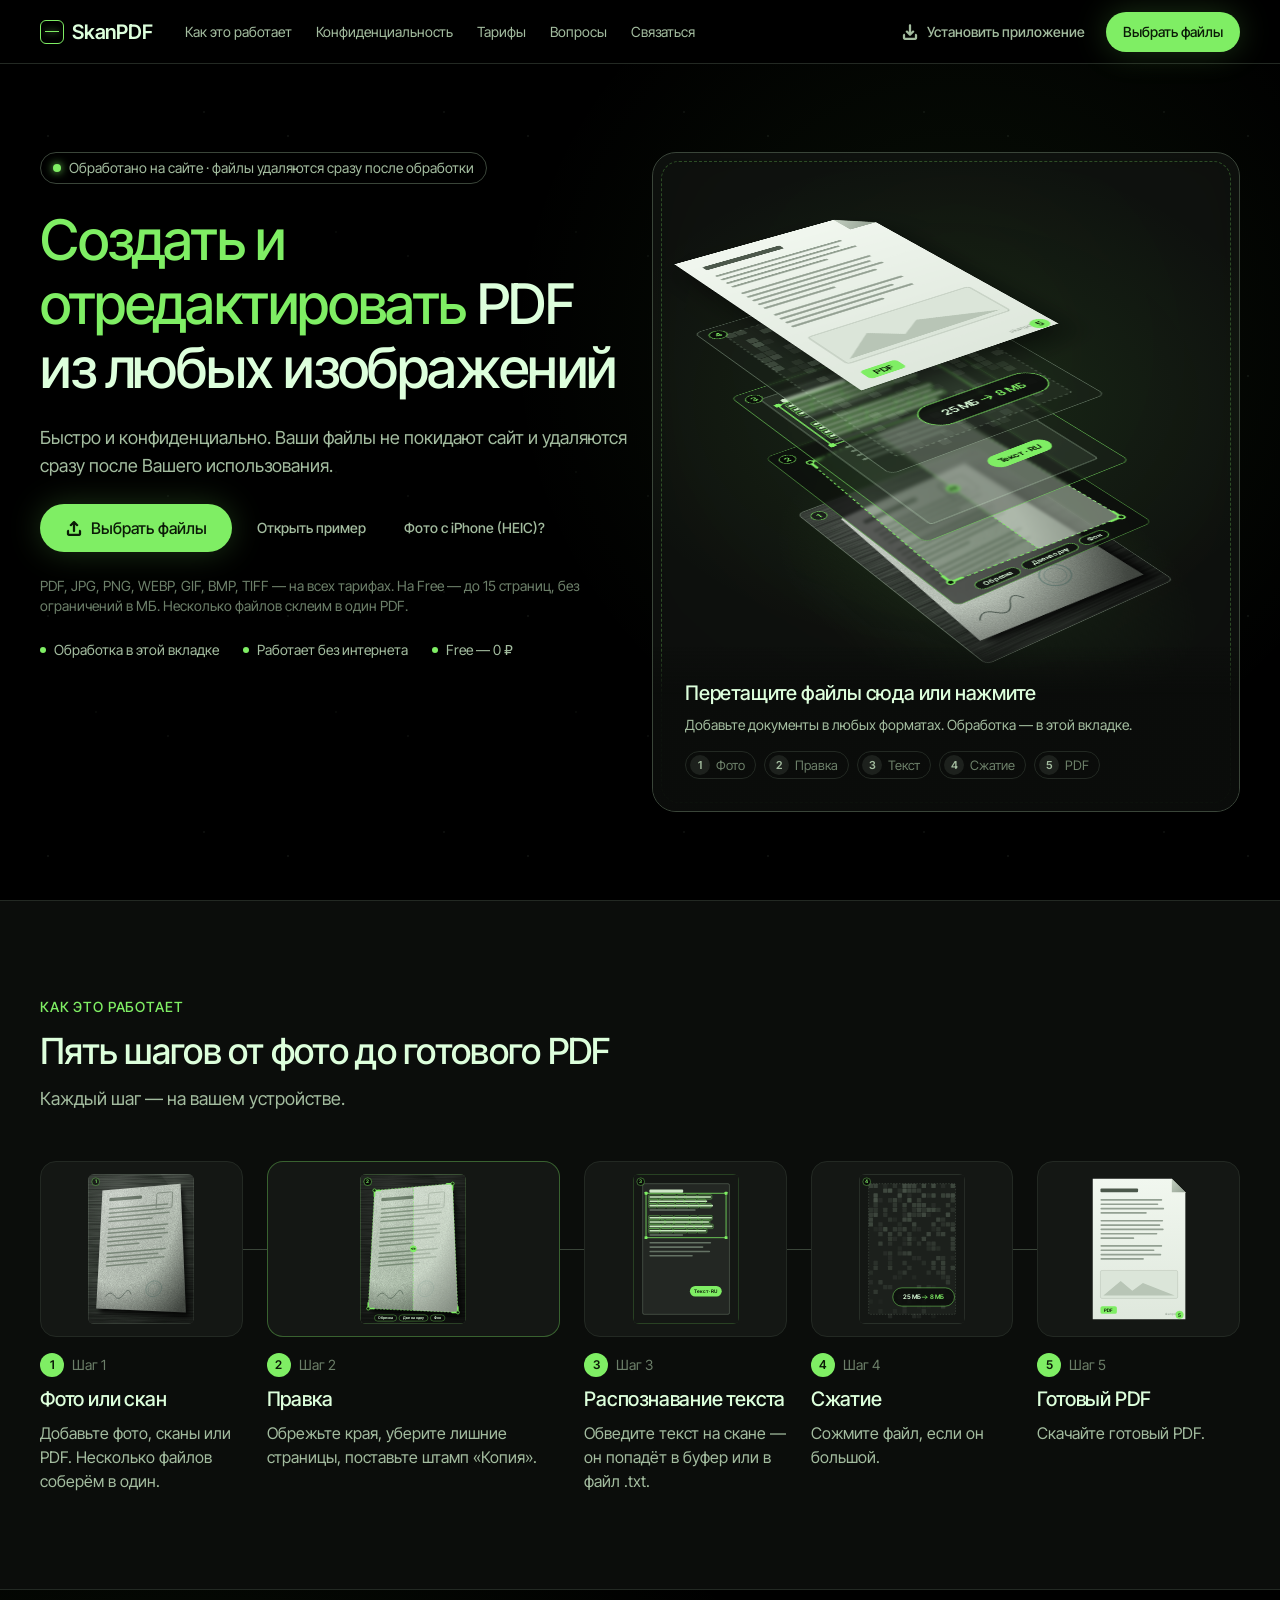
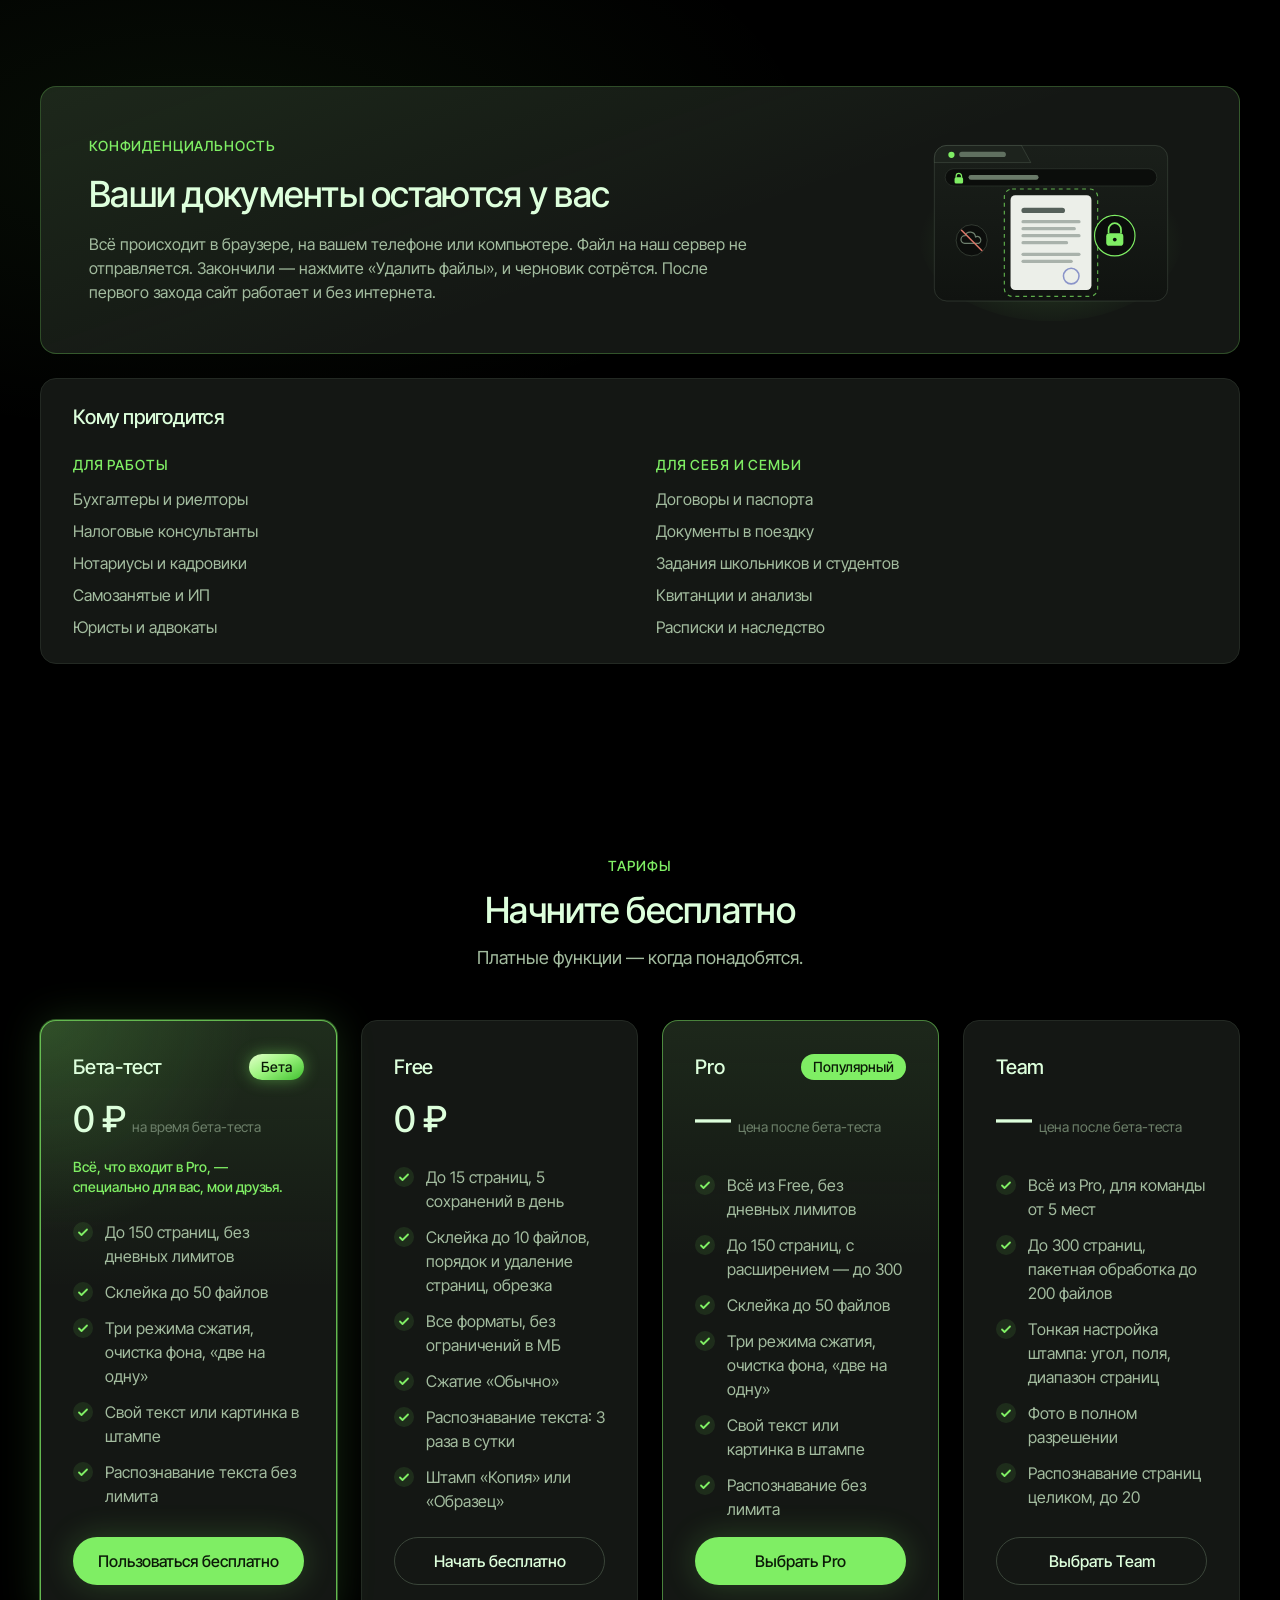
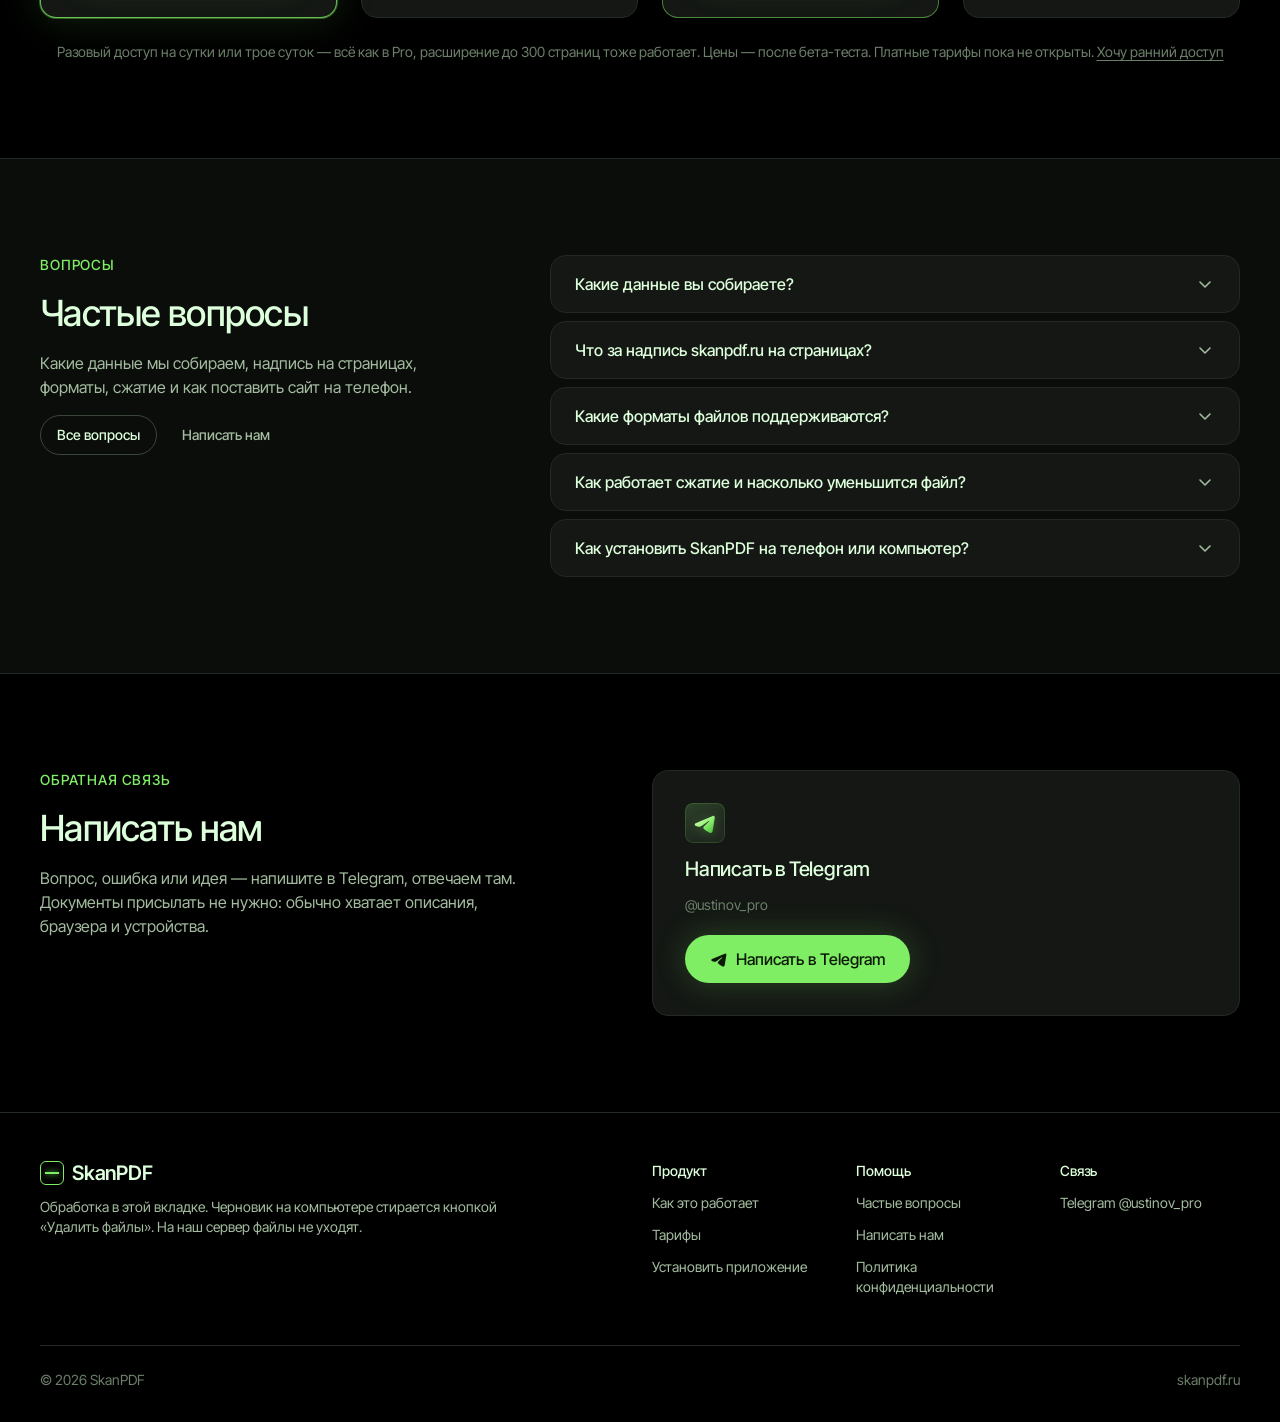
==== index.html @ b8f83f9a "Бета-тест 2 SkanPDF: сборка из beta-test2 (ab08a5e)" ====
<!doctype html>
<html lang="ru">
  <head>
    <meta charset="UTF-8" />
    <meta
      name="viewport"
      content="width=device-width, initial-scale=1, viewport-fit=cover"
    />
    <meta name="theme-color" content="#000000" />
    <meta
      http-equiv="Content-Security-Policy"
      content="default-src 'self'; base-uri 'self'; form-action 'none'; object-src 'none'; img-src 'self' data: blob:; font-src 'self'; style-src 'self' 'unsafe-inline'; script-src 'self' 'unsafe-inline' 'unsafe-eval' 'wasm-unsafe-eval'; worker-src 'self' blob:; connect-src 'self' blob: ws://localhost:* ws://127.0.0.1:* wss://localhost:* wss://127.0.0.1:*;"
    />
    <!-- Иконка 10b (тёмный лист с лаймовым замком): файлы в public/, см. docs/design-system.md -->
    <link rel="icon" href="/favicon.ico" sizes="48x48" />
    <link rel="icon" href="/favicon.svg" type="image/svg+xml" />
    <link rel="icon" href="/favicon-32.png" type="image/png" sizes="32x32" />
    <link rel="icon" href="/favicon-16.png" type="image/png" sizes="16x16" />
    <link rel="apple-touch-icon" href="/apple-touch-icon.png" />
    <meta name="apple-mobile-web-app-capable" content="yes" />
    <meta name="mobile-web-app-capable" content="yes" />
    <meta name="apple-mobile-web-app-title" content="SkanPDF" />
    <meta name="apple-mobile-web-app-status-bar-style" content="black-translucent" />
    <title>SkanPDF</title>
    <script type="module" crossorigin src="/assets/index-BzTmdLmm.js"></script>
    <link rel="stylesheet" crossorigin href="/assets/index-DNUZjT9h.css">
  <link rel="manifest" href="/manifest.webmanifest"></head>
  <body>
    <div id="root"></div>
  </body>
</html>
---- assets/index-DNUZjT9h.css ----
.beta-over{display:grid;place-items:center;min-height:100vh;min-height:100dvh;padding:24px;background:radial-gradient(circle at 50% 20%,rgba(127,238,100,.12),transparent 55%),#000;color:#ddffdc;font-family:"Inter Tight",var(--font-ui, system-ui),sans-serif}.beta-over-card{display:flex;flex-direction:column;align-items:center;gap:12px;width:min(460px,100%);padding:32px 24px 24px;border:1px solid #3a4539;border-radius:28px;background:linear-gradient(150deg,rgba(127,238,100,.08),transparent 55%),#0e100eeb;box-shadow:0 20px 60px #000000b3,inset 0 1px #ffffff0f;text-align:center}.beta-over-mark img{display:block;border-radius:18px}.beta-over-badge{padding:3px 10px;border:1px solid rgba(127,238,100,.45);border-radius:999px;color:#7fee64;font-size:.78rem;font-weight:600}.beta-over h1{margin:4px 0 0;color:#fff;font-size:clamp(1.5rem,5vw,2rem);line-height:1.15;letter-spacing:-.03em}.beta-over p{margin:0;color:#a9bba7;line-height:1.5}.beta-over-tg{display:inline-flex;align-items:center;justify-content:center;gap:8px;width:100%;min-height:48px;margin-top:8px;border-radius:14px;background:#7fee64;color:#0b1a08;font-weight:700;text-decoration:none}.beta-over-tg svg{width:20px;height:20px}.beta-over-handle{font-size:.85rem}.busy-defs{position:absolute;width:0;height:0}.busy-stage{position:relative;display:block;width:130px;height:74px}.busy-sh{position:absolute;display:block;width:26px;height:39px}.busy-sh svg{position:absolute;inset:0;width:100%;height:100%;overflow:visible}.busy-sh-lit{--bf: #7fee64;--bs: #c9f9bb;--bso: .9;--bfold: #c9f9bb;--bl: #0b1a07;opacity:0}.busy-pile{position:absolute;top:30px;width:26px;height:39px}.busy-pile-l{left:14px}.busy-pile-r{left:90px}.busy-pile .p0{transform:translate(-3px,4px)}.busy-pile .p1{transform:translateY(2px)}.busy-pile .p2{transform:translate(3px)}.busy-mv{left:17px;top:30px;animation:busy-move 1.6s cubic-bezier(.5,0,.3,1) infinite}.busy-mv .busy-sh-lit{animation:busy-lit 1.6s ease-in-out infinite}@keyframes busy-move{0%{transform:translateY(-2px) rotate(0)}14%{transform:translateY(-12px) rotate(-6deg)}50%{transform:translate(38px,-30px) rotate(8deg)}84%{transform:translate(76px,-4px) rotate(0)}to{transform:translate(76px,-2px) rotate(0)}}@keyframes busy-lit{0%,8%{opacity:0}30%,62%{opacity:1}86%,to{opacity:0}}@keyframes busy-fade{0%{opacity:0}to{opacity:1}}@keyframes busy-in{0%{opacity:0;transform:translate(-50%,-50%) scale(.96)}to{opacity:1;transform:translate(-50%,-50%)}}.busy-scrim{--busy-s: 1.9;position:fixed;inset:0;z-index:250;background:#0000008c;animation:busy-fade .18s ease-out}.busy-card{position:absolute;left:50%;top:50%;transform:translate(-50%,-50%);display:flex;flex-direction:column;align-items:center;gap:10px;width:min(380px,calc(100vw - 32px));padding:30px 26px 26px;border:1px solid #3a4539;border-radius:28px;background:linear-gradient(150deg,rgba(127,238,100,.09),transparent 55%),#0e100ef2;box-shadow:0 24px 70px #000000b3,inset 0 1px #ffffff0f;color:#ddffdc;font-family:"Inter Tight",var(--font-ui, system-ui),sans-serif;text-align:center;animation:busy-in .2s ease-out}.busy-art{position:relative;display:block;flex:none;width:calc(130px * var(--busy-s));height:calc(74px * var(--busy-s));margin-bottom:8px}.busy-art>.busy-stage{position:absolute;left:0;top:0;transform:scale(var(--busy-s));transform-origin:0 0}.busy-title{margin:0;color:#fff;font-weight:650;font-size:20px;line-height:1.25;letter-spacing:-.02em}.busy-sub{display:flex;align-items:center;gap:6px;margin:0;color:#a9bba7;font-size:14px}.busy-sub svg{flex:none;width:14px;height:14px;color:#7fee64}@media(max-width:860px){.busy-scrim{--busy-s: 1.5}.busy-card{width:min(320px,calc(100vw - 32px));padding:24px 18px 20px;gap:8px;border-radius:24px}.busy-title{font-size:18px}.busy-sub{font-size:13px}}@media(prefers-reduced-motion:reduce){.busy-mv{animation:none;transform:translate(76px,-2px)}.busy-mv .busy-sh-lit{animation:busy-pulse 2.4s ease-in-out infinite}.busy-scrim,.busy-card{animation:none}}@keyframes busy-pulse{0%,to{opacity:0}50%{opacity:.85}}.stub-back{position:fixed;inset:0;z-index:200;display:flex;align-items:center;justify-content:center;padding:24px;background:#0000009e;backdrop-filter:blur(4px);-webkit-backdrop-filter:blur(4px)}.stub{width:min(420px,100%);padding:20px 20px 16px;border:1px solid #3a4539;border-radius:24px;background:linear-gradient(150deg,rgba(127,238,100,.08),transparent 55%),#0e100eeb;box-shadow:0 20px 60px #000000b3,inset 0 1px #ffffff0f;color:#ddffdc;font-family:"Inter Tight",var(--font-ui, system-ui),sans-serif;backdrop-filter:blur(18px) saturate(1.4);-webkit-backdrop-filter:blur(18px) saturate(1.4)}.stub-head{display:flex;align-items:center;gap:10px;margin-bottom:14px}.stub-glass{display:grid;place-items:center;width:42px;height:42px;border:1px solid rgba(210,255,200,.28);border-radius:13px;background:linear-gradient(150deg,#96f5788c,#7fee641f 60%,#7fee640d);box-shadow:inset 0 1px #ffffff59,inset 0 -6px 12px #00000040,0 6px 18px #7fee642e;color:#efffe9}.stub-glass svg{width:22px;height:22px}.stub-badge{padding:3px 10px;border:1px solid rgba(127,238,100,.35);border-radius:999px;color:#7fee64;font-size:12px;line-height:16px;font-weight:500}.stub-x{margin-left:auto;width:36px;height:36px;border:0;border-radius:10px;background:transparent;color:#a3bc9f;font-size:24px;line-height:1;cursor:pointer}.stub-x:hover{background:#1d211d;color:#ddffdc}.stub h2{margin:0 0 8px;color:#ddffdc;font-size:20px;line-height:26px;font-weight:600}.stub p{margin:0;color:#a3bc9f;font-size:15px;line-height:22px}.stub-actions{display:flex;gap:8px;margin-top:18px}.stub-tg,.stub-later{display:inline-flex;align-items:center;justify-content:center;gap:8px;min-height:44px;padding:0 18px;border-radius:999px;font:500 15px/1 "Inter Tight",var(--font-ui, system-ui),sans-serif;text-decoration:none;cursor:pointer}.stub-tg{flex:1;border:0;background:#7fee64;color:#0b1a07;box-shadow:0 0 32px #7fee6438}.stub-tg:hover{background:#95f37e}.stub-tg svg{width:18px;height:18px}.stub-later{border:1px solid #3a4539;background:transparent;color:#ddffdc}.stub-later:hover{border-color:#a3bc9f}.stub-tg:focus-visible,.stub-later:focus-visible,.stub-x:focus-visible{outline:2px solid #7fee64;outline-offset:2px}.stub p.stub-handle{margin-top:10px;color:#6c7f69;font-size:12px;line-height:16px;text-align:center}@media(max-width:640px){.stub-back{align-items:flex-end;padding:0}.stub{width:100%;border-radius:24px 24px 0 0;border-bottom:0;padding-bottom:calc(16px + env(safe-area-inset-bottom))}}.link-btn{display:inline;padding:0;border:0;background:none;color:#7fee64;font:inherit;text-decoration:underline;text-underline-offset:3px;cursor:pointer}.link-btn:hover{color:#95f37e}.link-btn:focus-visible{outline:2px solid #7fee64;outline-offset:2px;border-radius:4px}@font-face{font-family:Inter Tight;font-weight:400;font-display:swap;src:url(/fonts/inter-tight-cyrillic-400.woff2) format("woff2");unicode-range:U+0301,U+0400-045F,U+0490-0491,U+04B0-04B1,U+2116}@font-face{font-family:Inter Tight;font-weight:400;font-display:swap;src:url(/fonts/inter-tight-latin-400.woff2) format("woff2")}@font-face{font-family:Inter Tight;font-weight:600;font-display:swap;src:url(/fonts/inter-tight-cyrillic-600.woff2) format("woff2");unicode-range:U+0301,U+0400-045F,U+0490-0491,U+04B0-04B1,U+2116}@font-face{font-family:Inter Tight;font-weight:600;font-display:swap;src:url(/fonts/inter-tight-latin-600.woff2) format("woff2")}.lp{--bg:#000;--surface-1:#0b0d0b;--surface-2:#141714;--surface-3:#1d211d;--line:#232923;--line-strong:#3a4539;--text:#ddffdc;--text-2:#a3bc9f;--text-3:#6c7f69;--accent:#7fee64;--accent-ink:#0b1a07;--accent-soft:rgba(127,238,100,.1);--s1:4px;--s2:8px;--s3:12px;--s4:16px;--s5:24px;--s6:32px;--s7:48px;--s8:64px;--s9:96px;--fs-display:56px;--lh-display:64px;--fs-h2:36px;--lh-h2:44px;--fs-h3:20px;--lh-h3:28px;--fs-lead:18px;--lh-lead:28px;--fs-body:16px;--lh-body:24px;--fs-small:14px;--lh-small:20px;--r-s:8px;--r-m:16px;--r-l:24px;--r-pill:999px;--container:1200px;--gutter:24px;--page-pad:32px;--header-h:64px;--spd:1}:where(.lp) *,.lp{box-sizing:border-box;margin:0;padding:0}.lp{background:var(--bg);color:var(--text);font-family:Inter Tight,system-ui,sans-serif;font-size:var(--fs-body);line-height:var(--lh-body);-webkit-font-smoothing:antialiased;scroll-behavior:smooth}.lp{overflow-x:hidden}.lp a{color:inherit;text-decoration:none}.lp .container{max-width:calc(var(--container) + 2*var(--page-pad));padding:0 var(--page-pad);margin:0 auto}.lp .grid{display:grid;grid-template-columns:repeat(12,1fr);column-gap:var(--gutter)}.lp .display{font-size:var(--fs-display);line-height:var(--lh-display);font-weight:500;letter-spacing:-.025em}.lp .display em,.lp .h2 em{font-style:normal;color:var(--accent)}.lp .h2{font-size:var(--fs-h2);line-height:var(--lh-h2);font-weight:500;letter-spacing:-.02em}.lp .h3{font-size:var(--fs-h3);line-height:var(--lh-h3);font-weight:500;letter-spacing:-.01em}.lp .lead{font-size:var(--fs-lead);line-height:var(--lh-lead);color:var(--text-2)}.lp .body{font-size:var(--fs-body);line-height:var(--lh-body);color:var(--text-2)}.lp .small{font-size:var(--fs-small);line-height:var(--lh-small);color:var(--text-2)}.lp .muted{color:var(--text-3)}.lp .eyebrow{font-size:var(--fs-small);line-height:var(--lh-small);font-weight:500;color:var(--accent);letter-spacing:.06em;text-transform:uppercase}.lp .btn{display:inline-flex;align-items:center;justify-content:center;gap:var(--s2);height:48px;padding:0 var(--s5);border-radius:var(--r-pill);font:500 var(--fs-body)/1 "Inter Tight",sans-serif;border:1px solid transparent;cursor:pointer;white-space:nowrap;transition:background .2s,border-color .2s,color .2s}.lp .btn-sm{height:40px;padding:0 var(--s4);font-size:var(--fs-small)}.lp .btn-primary{background:var(--accent);color:var(--accent-ink);box-shadow:0 0 32px #7fee6438}.lp .btn-primary:hover{background:#95f37e}.lp .btn-secondary{background:transparent;color:var(--text);border-color:var(--line-strong)}.lp .btn-secondary:hover{border-color:var(--text-2)}.lp .btn-ghost{background:transparent;color:var(--text-2);padding:0 var(--s3)}.lp .btn-ghost:hover{color:var(--text)}.lp .btn svg{width:18px;height:18px}.lp .badge{display:inline-flex;align-items:center;gap:var(--s2);height:32px;padding:0 var(--s3);border:1px solid var(--line-strong);border-radius:var(--r-pill);font-size:var(--fs-small);line-height:1;color:var(--text-2);background:#0006}.lp .badge i{width:8px;height:8px;border-radius:50%;background:var(--accent);box-shadow:0 0 8px var(--accent)}.lp .site-header{position:sticky;top:0;z-index:50;height:var(--header-h);background:#0009;backdrop-filter:blur(12px);-webkit-backdrop-filter:blur(12px);border-bottom:1px solid var(--line)}.lp .site-header .container{height:100%;display:flex;align-items:center;gap:var(--s6)}.lp .brand{display:flex;align-items:center;gap:var(--s2);font-size:var(--fs-h3);font-weight:600;letter-spacing:-.01em}.lp .brand-mark{width:24px;height:24px;border-radius:6px;border:1.5px solid var(--accent);position:relative}.lp .brand-mark:after{content:"";position:absolute;left:4px;right:4px;top:10px;height:1.5px;background:var(--accent);box-shadow:0 0 6px var(--accent)}.lp .nav{display:flex;gap:var(--s5);font-size:var(--fs-small);color:var(--text-2)}.lp .nav a:hover{color:var(--text)}.lp .header-sp{flex:1}.lp .header-actions{display:flex;gap:var(--s2);align-items:center}.lp .card{background:var(--surface-2);border:1px solid var(--line);border-radius:var(--r-m);padding:var(--s5)}.lp .glass{background:#141714a8;border:1px solid var(--line-strong);border-radius:var(--r-l);backdrop-filter:blur(14px);-webkit-backdrop-filter:blur(14px)}.lp .drop{padding:var(--s6);display:flex;flex-direction:column;gap:var(--s4);position:relative}.lp .drop-dash{position:absolute;inset:var(--s2);border:1.5px dashed rgba(127,238,100,.28);border-radius:calc(var(--r-l) - 6px);pointer-events:none}.lp .drop-head{display:flex;gap:var(--s4);align-items:flex-start}.lp .drop-ico{flex:none;width:48px;height:48px;border-radius:var(--r-m);background:var(--accent-soft);display:grid;place-items:center;color:var(--accent)}.lp .drop-ico svg{width:24px;height:24px}.lp .drop-actions{display:flex;gap:var(--s3);align-items:center;flex-wrap:wrap}.lp .drop-note{font-size:var(--fs-small);line-height:var(--lh-small);color:var(--text-3)}.lp .section{padding:var(--s9) 0;position:relative}.lp .section-alt{background:var(--surface-1);border-top:1px solid var(--line);border-bottom:1px solid var(--line)}.lp .section-head{display:flex;flex-direction:column;gap:var(--s3);max-width:720px;margin-bottom:var(--s7)}.lp .section-head.center{margin-left:auto;margin-right:auto;text-align:center;align-items:center}.lp .tools{display:grid;grid-template-columns:repeat(3,1fr);gap:var(--gutter)}.lp .tool{display:flex;flex-direction:column;gap:var(--s3);min-height:200px;transition:border-color .2s,transform .2s}.lp .tool:hover{border-color:var(--line-strong);transform:translateY(-2px)}.lp .tool-ico{width:40px;height:40px;border-radius:var(--r-s);background:var(--surface-3);display:grid;place-items:center;color:var(--accent);margin-bottom:var(--s2)}.lp .tool-ico svg{width:22px;height:22px}.lp .tool .tag{margin-top:auto;align-self:flex-start;font-size:var(--fs-small);line-height:var(--lh-small);color:var(--text-3)}.lp .tool .tag b{font-weight:500;color:var(--accent)}.lp .steps{display:grid;grid-template-columns:repeat(3,1fr);gap:var(--gutter)}.lp .step{display:flex;flex-direction:column;gap:var(--s3)}.lp .step-num{width:40px;height:40px;border-radius:var(--r-pill);border:1px solid var(--line-strong);display:grid;place-items:center;font-weight:500;color:var(--accent);margin-bottom:var(--s2)}.lp .privacy{margin-top:var(--s7);display:grid;grid-template-columns:repeat(12,1fr);gap:var(--gutter)}.lp .privacy .card{display:flex;flex-direction:column;gap:var(--s3)}.lp .privacy .p-main{grid-column:span 7;padding:var(--s6);background:linear-gradient(135deg,rgba(127,238,100,.07),transparent 60%),var(--surface-2)}.lp .privacy .p-side{grid-column:span 5;padding:var(--s6)}.lp .checks{display:flex;flex-direction:column;gap:var(--s3);margin-top:var(--s2)}.lp .checks li{list-style:none;display:flex;gap:var(--s3);font-size:var(--fs-body);color:var(--text-2)}.lp .checks li:before{content:"";flex:none;width:20px;height:20px;margin-top:2px;border-radius:50%;background:var(--accent-soft) url("data:image/svg+xml,%3Csvg xmlns='http://www.w3.org/2000/svg' viewBox='0 0 20 20'%3E%3Cpath d='M6 10.5l2.5 2.5L14 7.5' fill='none' stroke='%237fee64' stroke-width='1.8' stroke-linecap='round' stroke-linejoin='round'/%3E%3C/svg%3E") center/20px no-repeat}.lp .install-row{display:flex;gap:var(--s3);align-items:center;margin-top:auto;padding-top:var(--s4)}.lp .app-ico{width:48px;height:48px;border-radius:12px;background:#0f130f;border:1px solid var(--line-strong);display:grid;place-items:center}.lp .app-ico .brand-mark{width:22px;height:22px}.lp .plans{display:grid;grid-template-columns:repeat(3,1fr);gap:var(--gutter);align-items:stretch}.lp .plan{display:flex;flex-direction:column;gap:var(--s4);padding:var(--s6)}.lp .plan-top{display:flex;justify-content:space-between;align-items:center}.lp .price{font-size:var(--fs-h2);line-height:var(--lh-h2);font-weight:500;letter-spacing:-.02em}.lp .price small{font-size:var(--fs-small);font-weight:400;color:var(--text-3);letter-spacing:0}.lp .plan .checks{flex:1}.lp .plan.hot{border-color:#7fee6480;background:linear-gradient(180deg,rgba(127,238,100,.08),transparent 40%),var(--surface-2)}.lp .plan-chip{font-size:var(--fs-small);line-height:1;padding:6px var(--s3);border-radius:var(--r-pill);background:var(--accent);color:var(--accent-ink);font-weight:500}.lp .plans-note{margin-top:var(--s5);text-align:center}.lp .faq{display:grid;grid-template-columns:repeat(12,1fr);gap:var(--gutter)}.lp .faq-aside{grid-column:span 4;display:flex;flex-direction:column;gap:var(--s4);align-self:start;position:sticky;top:calc(var(--header-h) + var(--s6))}.lp .faq-list{grid-column:6 / span 7;display:flex;flex-direction:column;gap:var(--s2)}.lp .qa{border:1px solid var(--line);border-radius:var(--r-m);background:var(--surface-2)}.lp .qa summary{list-style:none;cursor:pointer;display:flex;justify-content:space-between;align-items:center;gap:var(--s4);padding:var(--s4) var(--s5);font-size:var(--fs-body);font-weight:500}.lp .qa summary::-webkit-details-marker{display:none}.lp .qa summary:after{content:"";flex:none;width:20px;height:20px;background:url("data:image/svg+xml,%3Csvg xmlns='http://www.w3.org/2000/svg' viewBox='0 0 20 20'%3E%3Cpath d='M5 8l5 5 5-5' fill='none' stroke='%23a3bc9f' stroke-width='1.6' stroke-linecap='round'/%3E%3C/svg%3E") center no-repeat;transition:transform .2s}.lp .qa[open] summary:after{transform:rotate(180deg)}.lp .qa[open]{border-color:var(--line-strong)}.lp .qa .ans{padding:0 var(--s5) var(--s5);display:flex;flex-direction:column;gap:var(--s3);font-size:var(--fs-body);color:var(--text-2)}.lp .contact{display:grid;grid-template-columns:repeat(12,1fr);gap:var(--gutter);align-items:start}.lp .contact-aside{grid-column:span 5;display:flex;flex-direction:column;gap:var(--s4)}.lp .contact-form{grid-column:7 / span 6;padding:var(--s6);display:flex;flex-direction:column;gap:var(--s5)}.lp .contact-links{display:flex;flex-direction:column;gap:var(--s3);margin-top:var(--s2)}.lp .contact-link{display:flex;align-items:center;gap:var(--s3);padding:var(--s4);border:1px solid var(--line);border-radius:var(--r-m);background:var(--surface-2)}.lp .contact-link .tool-ico{margin:0}.lp .field-row{display:grid;grid-template-columns:1fr 1fr;gap:var(--s4)}.lp .field{display:flex;flex-direction:column;gap:var(--s2);font-size:var(--fs-small);line-height:var(--lh-small);color:var(--text-2)}.lp .input{height:48px;border-radius:var(--r-s);border:1px solid var(--line-strong);background:var(--bg);color:var(--text);padding:0 var(--s4);font:400 var(--fs-body) "Inter Tight",sans-serif;display:flex;align-items:center}.lp .input.ph{color:var(--text-3)}.lp .input.area{height:128px;align-items:flex-start;padding-top:var(--s3)}.lp .input.sel{justify-content:space-between}.lp .consent{display:flex;gap:var(--s3);font-size:var(--fs-small);line-height:var(--lh-small);color:var(--text-2)}.lp .consent .box{flex:none;width:20px;height:20px;border-radius:6px;border:1px solid var(--line-strong);margin-top:0}.lp .consent a{color:var(--accent);text-decoration:underline;text-underline-offset:3px}.lp .site-footer{border-top:1px solid var(--line);padding:var(--s7) 0 var(--s6)}.lp .footer-grid{display:grid;grid-template-columns:repeat(12,1fr);gap:var(--gutter)}.lp .footer-brand{grid-column:span 5;display:flex;flex-direction:column;gap:var(--s3)}.lp .footer-col{grid-column:span 2;display:flex;flex-direction:column;gap:var(--s3);font-size:var(--fs-small);line-height:var(--lh-small);color:var(--text-2)}.lp .footer-col b{font-weight:500;color:var(--text)}.lp .footer-bottom{margin-top:var(--s7);padding-top:var(--s5);border-top:1px solid var(--line);display:flex;justify-content:space-between;font-size:var(--fs-small);line-height:var(--lh-small);color:var(--text-3)}.lp .hero{position:relative;min-height:calc(900px - var(--header-h));display:flex;align-items:center;overflow:hidden;padding:var(--s8) 0}.lp .hero-bg{position:absolute;inset:0;pointer-events:none;overflow:hidden}.lp .hero .container{position:relative;z-index:2;width:100%}.lp .hero-copy{display:flex;flex-direction:column;gap:var(--s5);align-items:flex-start}.lp .hero-facts{display:flex;gap:var(--s5);flex-wrap:wrap;font-size:var(--fs-small);line-height:var(--lh-small);color:var(--text-2)}.lp .hero-facts span{display:flex;align-items:center;gap:var(--s2)}.lp .hero-facts span:before{content:"";width:6px;height:6px;border-radius:50%;background:var(--accent)}.lp .vlabel{position:fixed;left:var(--s4);bottom:var(--s4);z-index:60;font-size:12px;line-height:16px;color:var(--text-3);background:#000000b3;border:1px solid var(--line);border-radius:var(--r-pill);padding:4px 10px}@media(prefers-reduced-motion:reduce){:where(.lp) *,.lp,:where(.lp) *:before,:where(.lp) *:after{animation-duration:0s!important;animation-delay:0s!important;animation-iteration-count:1!important;transition:none!important;scroll-behavior:auto!important}}.lp{--sat:env(safe-area-inset-top,0px);--sab:env(safe-area-inset-bottom,0px);--dock-h:64px}@media(max-width:640px){.lp{--page-pad:16px;--header-h:56px;--fs-display:34px;--lh-display:40px;--fs-h2:26px;--lh-h2:32px;--fs-h3:18px;--lh-h3:24px;--fs-lead:17px;--lh-lead:26px;--fs-body:16px;--lh-body:24px;--fs-small:13px;--lh-small:18px;--s9:64px;--s8:48px;--s7:32px}.lp .grid{grid-template-columns:1fr;row-gap:var(--s5)}.lp .grid>*{grid-column:1/-1!important}.lp .nav,.lp .site-header .btn-primary{display:none}.lp .site-header .container{gap:var(--s3)}.lp .section{padding:var(--s9) 0}.lp .section-head{margin-bottom:var(--s6)}.lp .tools{grid-template-columns:1fr;gap:var(--s3)}.lp .tool{min-height:0;display:grid;grid-template-columns:40px 1fr;column-gap:var(--s4);row-gap:var(--s1);padding:var(--s4)}.lp .tool .tool-ico{grid-row:span 3;margin:0}.lp .tool .tag{margin-top:var(--s1)}.lp .privacy{grid-template-columns:minmax(0,1fr);gap:var(--s3);margin-top:var(--s7)}.lp .install-row{flex-wrap:wrap}.lp .privacy>*{grid-column:1/-1!important;padding:var(--s5)!important}.lp .plans{display:flex;overflow-x:auto;scroll-snap-type:x mandatory;gap:var(--s3);margin:0 calc(-1*var(--page-pad));padding:0 var(--page-pad) var(--s2);scrollbar-width:none}.lp .plans::-webkit-scrollbar{display:none}.lp .plan{flex:0 0 84%;scroll-snap-align:center;padding:var(--s5)}.lp .faq,.lp .contact{grid-template-columns:1fr;row-gap:var(--s6)}.lp .faq>*,.lp .contact>*{grid-column:1/-1!important;position:static}.lp .qa summary{padding:var(--s4)}.lp .qa .ans{padding:0 var(--s4) var(--s4)}.lp .contact-form{padding:var(--s5)}.lp .field-row{grid-template-columns:1fr}.lp .footer-grid{grid-template-columns:1fr 1fr;row-gap:var(--s6)}.lp .footer-brand{grid-column:1/-1}.lp .footer-col{grid-column:auto!important}.lp .footer-bottom{margin-top:var(--s6)}.lp .btn{height:48px}.lp .btn-sm{height:40px}.lp .vlabel{display:none}}.lp svg.mc{display:block;flex:none}.lp .btn .mcg,.lp .input .mcg,.lp .dock-main .mcg{fill:currentColor}.lp .tool-ico,.lp .drop-ico{background:linear-gradient(150deg,#7fee6429,#7fee6408 70%),var(--surface-3);box-shadow:inset 0 0 0 1px #7fee6429}.lp .tool-ico svg.mc,.lp .drop-ico svg.mc{filter:drop-shadow(0 2px 6px rgba(127,238,100,.28))}.lp .dock-side svg.mc{filter:drop-shadow(0 1px 5px rgba(127,238,100,.3))}.lp.ed{--panel-h:182px}.lp .ed-acts .act{background:transparent;border-color:transparent;padding:4px 2px 6px;gap:6px}.lp .ed-acts .act .glass{width:42px;height:42px;border-radius:13px;display:grid;place-items:center;color:#efffe9;background:linear-gradient(150deg,#96f5788c,#7fee641f 60%,#7fee640d);border:1px solid rgba(210,255,200,.28);box-shadow:inset 0 1px #ffffff59,inset 0 -6px 12px #00000040,0 6px 18px #7fee642e;backdrop-filter:blur(8px);-webkit-backdrop-filter:blur(8px)}.lp .ed-acts .act .glass svg{width:22px;height:22px;color:#efffe9}.lp .ed-acts .act.danger .glass{background:linear-gradient(150deg,#ff8a7a80,#ff8a7a1a 60%,#ff8a7a0a);border-color:#ffc8be47;box-shadow:inset 0 1px #ffffff4d,inset 0 -6px 12px #00000040,0 6px 18px #ff8a7a29}.lp .ed-acts .act.danger .glass svg{color:#fff1ee}.os-ios .lp .ed-acts .act .glass{border-radius:15px}.lp .ed-tabs .tab svg.mc{width:24px;height:24px}.lp .tool-ico svg.mc{width:24px;height:24px}.lp .xs{position:relative;width:220px;height:311px;perspective:1700px;--n:5;--z0:50px;--z1:74px;--fx:-30px;--fy:-2px;--cycle:calc(12s / var(--spd))}.lp .xs-iso{position:absolute;inset:0;transform-style:preserve-3d;transform:rotateX(57deg) rotate(-37deg);animation:xsWob calc(18s / var(--spd)) ease-in-out infinite alternate}@keyframes xsWob{0%{transform:rotateX(55deg) rotate(-40deg)}to{transform:rotateX(59deg) rotate(-32deg)}}.lp .ly{position:absolute;inset:0;border-radius:7px;transform:translate3d(calc(var(--i) * var(--fx)),calc(var(--i) * var(--fy)),calc(var(--i) * var(--z1)));animation:xsBreath calc(9s / var(--spd)) cubic-bezier(.45,0,.55,1) infinite alternate,xsAct var(--cycle) linear infinite;animation-delay:0s,calc(var(--i) * var(--cycle) / 5 - var(--cycle))}.lp .ly svg{display:block;width:100%;height:100%;border-radius:7px}@keyframes xsBreath{0%{transform:translate3d(calc(var(--i) * var(--fx) * .6),calc(var(--i) * var(--fy) * .6),calc(var(--i) * var(--z0)))}to{transform:translate3d(calc(var(--i) * var(--fx)),calc(var(--i) * var(--fy)),calc(var(--i) * var(--z1)))}}@keyframes xsAct{0%,17%{box-shadow:0 0 0 1.5px #7fee64,0 0 36px #7fee6473}23%,to{box-shadow:0 0 #7fee6400,0 0 #7fee6400}}.lp .ly-crop,.lp .ly-ocr,.lp .ly-zip{background:#12161247;backdrop-filter:blur(1.5px);-webkit-backdrop-filter:blur(1.5px)}.lp .ly-pdf{filter:drop-shadow(0 18px 18px rgba(0,0,0,.55))}.lp .xs-floor{position:absolute;inset:-30%;transform:translateZ(-24px);background:radial-gradient(closest-side,rgba(127,238,100,.16),rgba(127,238,100,.04) 55%,transparent);border-radius:50%}.lp .guide{position:absolute;width:1px;height:calc(4 * var(--z1));margin-left:-.5px;transform-origin:top;background:linear-gradient(180deg,#7fee6499,#7fee6426);transform:rotateX(90deg);animation:xsGuide calc(9s / var(--spd)) cubic-bezier(.45,0,.55,1) infinite alternate}@keyframes xsGuide{0%{transform:rotateX(90deg) scaleY(calc(40 / 72))}to{transform:rotateX(90deg) scaleY(1)}}.lp .xs-steps{display:flex;gap:var(--s2);flex-wrap:wrap}.lp .xs-steps li{list-style:none;display:flex;align-items:center;gap:6px;height:28px;padding:0 10px 0 4px;border-radius:var(--r-pill);border:1px solid var(--line);font-size:13px;line-height:1;color:var(--text-3);animation:xsChip var(--cycle) linear infinite;animation-delay:calc(var(--i) * var(--cycle) / 5 - var(--cycle))}.lp .xs-steps li b{width:20px;height:20px;border-radius:50%;display:grid;place-items:center;font-size:11px;font-weight:600;background:var(--surface-3);color:var(--text-2)}@keyframes xsChip{0%,17%{color:var(--text);border-color:#7fee6499;background:#7fee6414}}@media(prefers-reduced-motion:reduce){.lp .ly{animation:none!important;transform:translate3d(calc(var(--i) * var(--fx)),calc(var(--i) * var(--fy)),calc(var(--i) * 60px))}.lp .guide{animation:none!important;transform:rotateX(90deg) scaleY(.77)}.lp .xs-iso,.lp .xs-steps li{animation:none!important}.lp .ly-ocr{box-shadow:0 0 0 1.5px #7fee64,0 0 36px #7fee6473}}.lp .lbl-m,.lp .only-ios{display:none}.os-ios .lp .only-ios{display:flex}.os-ios .lp .not-ios{display:none!important}.lp .hf .copy{grid-column:1 / span 6}.lp .hf .hero-copy{gap:var(--s5)}.lp .hf-glow{position:absolute;right:-10%;top:-20%;width:900px;height:900px;background:radial-gradient(closest-side,rgba(127,238,100,.07),transparent)}.lp .hero-bg .stars{position:absolute;inset:0;background-image:radial-gradient(1px 1px at 20% 30%,rgba(221,255,220,.35),transparent),radial-gradient(1px 1px at 70% 80%,rgba(221,255,220,.25),transparent),radial-gradient(1px 1px at 40% 70%,rgba(221,255,220,.2),transparent),radial-gradient(1px 1px at 85% 20%,rgba(221,255,220,.3),transparent);background-size:240px 240px;opacity:.6}.lp .hf .panel{grid-column:7 / span 6;position:relative;height:660px;overflow:hidden;display:flex;flex-direction:column;justify-content:flex-end;cursor:pointer}.lp .panel-glow{position:absolute;left:-10%;right:-10%;top:0;height:75%;background:radial-gradient(closest-side,rgba(127,238,100,.1),transparent)}.lp .xs-wrap{position:absolute;left:50%;top:50%;transform:translate(-50%,-50%) translate(34px,64px) scale(1.04)}.lp .panel-foot{position:relative;z-index:2;padding:var(--s6);display:flex;flex-direction:column;gap:var(--s2);background:linear-gradient(180deg,transparent,rgba(10,12,10,.92) 30%)}.lp .panel-foot .xs-steps{margin-top:var(--s2)}.lp .steps5{display:grid;grid-template-columns:1fr 1.45fr 1fr 1fr 1fr;gap:var(--gutter);position:relative}.lp .steps5:before{content:"";position:absolute;left:0;right:0;top:88px;height:1px;background:linear-gradient(90deg,transparent,var(--line-strong) 8%,var(--line-strong) 92%,transparent)}.lp .st{list-style:none;display:flex;flex-direction:column;gap:var(--s4);position:relative}.lp .st-thumb{height:176px;border-radius:var(--r-m);background:var(--surface-2);border:1px solid var(--line);display:grid;place-items:center;position:relative;z-index:1}.lp .st-thumb svg{height:150px;width:auto;border-radius:6px}.lp .st-stack{position:relative;display:grid}.lp .st-stack>svg{grid-area:1/1}.lp .st-text{display:flex;flex-direction:column;gap:var(--s2)}.lp .st-list{display:flex;flex-direction:column;gap:6px;font-size:var(--fs-small);line-height:var(--lh-small);color:var(--text-2);padding-left:16px}.lp .st-list li::marker{color:var(--accent)}.lp .st-list b{font-weight:500;color:var(--text)}.lp .st:nth-child(2) .st-thumb{border-color:#7fee6459}.lp .st-num{display:flex;align-items:center;gap:var(--s2);font-size:var(--fs-small);line-height:var(--lh-small);color:var(--text-3)}.lp .st-num b{width:24px;height:24px;border-radius:50%;display:grid;place-items:center;background:var(--accent);color:var(--accent-ink);font-size:12px;font-weight:600}.lp .ios-steps{flex-direction:column;gap:var(--s3);margin-top:auto;padding-top:var(--s4)}.lp .ios-steps li{list-style:none;display:flex;align-items:center;gap:var(--s3);font-size:var(--fs-small);color:var(--text-2)}.lp .ios-steps .tool-ico{margin:0;width:36px;height:36px}.lp .dock{display:none}.lp .pv{background:radial-gradient(900px 420px at 15% 20%,rgba(127,238,100,.06),transparent 70%)}.lp .pv-grid{display:grid;grid-template-columns:repeat(12,1fr);gap:var(--gutter)}.lp .pv-intro{display:grid;grid-template-columns:minmax(0,1.2fr) minmax(160px,.72fr);align-items:center;gap:var(--s6);padding:var(--s6) var(--s7);background:linear-gradient(160deg,rgba(127,238,100,.08),transparent 55%),var(--surface-2);border-color:#7fee6440}.lp .pv-copy{display:flex;flex-direction:column;gap:var(--s4);min-width:0}.lp .pv-art-wrap{display:flex;justify-content:flex-end;align-items:center}.lp .pv-art{width:100%;max-width:280px;height:auto;margin:0}.lp .pv-install{margin-top:auto}.lp .pv-pts{grid-column:span 7;display:grid;grid-template-columns:1fr 1fr;gap:var(--gutter)}.lp .pv-pt{list-style:none;display:flex;flex-direction:column;gap:var(--s3);padding:var(--s6);border-radius:var(--r-l);background:var(--surface-2);border:1px solid var(--line)}.lp .pv-pt .tool-ico{margin:0;width:48px;height:48px;border-radius:14px;background:var(--accent-soft)}.lp .pv-pt .tool-ico svg{width:24px;height:24px}.lp .pv-pt div{display:flex;flex-direction:column;gap:var(--s2)}.lp .pv-aud{margin-top:var(--gutter);padding:var(--s5) var(--s6);display:flex;flex-direction:column;align-items:stretch;gap:var(--s5)}.lp .pv-cols{display:grid;grid-template-columns:1fr 1fr;gap:var(--s6)}.lp .pv-cols ul{margin:var(--s3) 0 0;padding:0;list-style:none;display:flex;flex-direction:column;gap:var(--s2)}.lp .pv-cols li{color:var(--text-2);font-size:var(--fs-body);line-height:var(--lh-body)}.lp .pv .install-row{margin-top:0}.lp .pv .ios-steps{margin-top:0;padding-top:0}@media(max-width:640px){.lp .pv-grid{grid-template-columns:minmax(0,1fr);gap:var(--s3)}.lp .pv-intro,.lp .pv-pts{grid-column:1/-1}.lp .pv-intro{grid-template-columns:1fr;padding:var(--s5);gap:var(--s4)}.lp .pv-art-wrap{justify-content:center}.lp .pv-art{max-width:220px}.lp .pv-pts{grid-template-columns:minmax(0,1fr);gap:var(--s3)}.lp .pv-pt{flex-direction:row;padding:var(--s4) var(--s5);gap:var(--s4)}.lp .pv-pt .tool-ico{width:40px;height:40px;border-radius:12px;flex:none}.lp .pv-pt .tool-ico svg{width:22px;height:22px}.lp .pv-aud{padding:var(--s5);gap:var(--s4);margin-top:var(--s3)}.lp .pv-cols{grid-template-columns:1fr;gap:var(--s4)}}@media(max-width:640px){.lp .lbl-d{display:none}.lp .lbl-m{display:inline}.lp .hdr-install{border:1px solid var(--line-strong);padding:0 var(--s3)}.lp .hf{min-height:0;padding:var(--s6) 0 var(--s7);align-items:flex-start}.lp .hf .grid{row-gap:var(--s4)}.lp .hf .copy{display:contents}.lp .hf .display{order:1}.lp .hf .lead{order:2}.lp .hf .panel{order:3}.lp .hf .badge{order:4;justify-self:start}.lp .hf .hero-facts{order:5}.lp .hf .hero-facts{gap:var(--s2) var(--s4)}.lp .hf .badge{height:auto;min-height:28px;padding:6px var(--s3);font-size:12px;line-height:16px;white-space:normal}.lp .hf-cta,.lp .hf-formats{display:none!important}.lp .hf .panel{height:340px;border-radius:var(--r-l);margin-top:var(--s2)}.lp .xs-wrap{top:50%;transform:translate(-50%,-50%) translate(28px,58px) scale(.66)}.lp .panel-foot{padding:var(--s4)}.lp .panel-foot .h3,.lp .panel-foot .small{display:none}.lp .xs-steps{flex-wrap:nowrap;overflow-x:auto;scrollbar-width:none;margin:0 calc(-1*var(--s4));padding:0 var(--s4)}.lp .xs-steps li{flex:none}.lp .steps5{grid-template-columns:1fr;gap:var(--s4)}.lp .steps5:before{inset:0 auto 0 44px;width:1px;height:auto;background:linear-gradient(180deg,transparent,var(--line-strong) 6%,var(--line-strong) 94%,transparent)}.lp .st{flex-direction:row;gap:var(--s4);align-items:flex-start}.lp .st-thumb{flex:none;width:88px;height:116px;border-radius:var(--r-s)}.lp .st-thumb svg{height:100px}.lp .st-num{font-size:12px}.lp{padding-bottom:calc(var(--dock-h) + 24px + var(--sab))}.lp .dock{display:flex;position:fixed;z-index:70;left:12px;right:12px;bottom:calc(12px + var(--sab));height:var(--dock-h);padding:8px;gap:8px;align-items:center;background:#121512c7;border:1px solid var(--line-strong);border-radius:22px;backdrop-filter:blur(18px) saturate(1.4);-webkit-backdrop-filter:blur(18px) saturate(1.4);box-shadow:0 12px 40px #0009}.lp .dock-side{flex:none;width:64px;height:48px;display:flex;flex-direction:column;align-items:center;justify-content:center;gap:2px;font-size:11px;line-height:14px;color:var(--text-2);border-radius:14px}.lp .dock-side svg{width:22px;height:22px}.lp .dock-main{flex:1;height:48px;border-radius:14px}.os-ios .lp .dock{border-radius:26px}.os-ios .lp .dock-side,.os-ios .lp .dock-main{border-radius:var(--r-pill)}}.lp{position:relative}.shot-full .lp .dock{position:absolute;bottom:calc(12px + var(--sab))}.sim-ios-safari .lp{--sab:76px}.sim-ios-standalone .lp{--sab:34px;--sat:59px}.sim-ios-standalone .lp .site-header,.sim-ios-standalone .lp .ed-top{padding-top:var(--sat);height:calc(var(--header-h) + var(--sat))}.lp .st .tag{margin-top:var(--s2);align-self:flex-start;font-size:12px;line-height:16px;color:var(--text-3)}.lp .st .tag b{font-weight:500;color:var(--accent)}.lp{letter-spacing:normal;min-height:100dvh}.lp :where(button){font:inherit;color:inherit;background:none;border:0;cursor:pointer;letter-spacing:inherit}.lp .btn:disabled{opacity:.45;cursor:not-allowed;box-shadow:none}.lp .btn:focus-visible,.lp .dock-side:focus-visible,.lp .panel:focus-within{outline:2px solid var(--accent);outline-offset:2px}.lp .mc.up{transform:rotate(180deg)}.lp .footer-col-first{grid-column:7 / span 2}.lp .contact-link-title{font-size:16px;line-height:24px}.lp .hf-usage{margin-top:calc(-1 * var(--s2))}.lp .error-text{color:#ff8a7a;font-size:var(--fs-small);line-height:var(--lh-small)}.lp .panel.is-over{border-color:var(--accent);box-shadow:0 0 0 1px var(--accent),0 0 48px #7fee642e}.lp .panel.is-over .drop-dash{border-color:#7fee64b3}.lp .panel-foot .limit-notice{margin:0}.lp .lp-queue{grid-column:7 / span 6;padding:var(--s6);display:flex;flex-direction:column;gap:var(--s4);align-self:center}.lp .lp-queue-list{display:flex;flex-direction:column;gap:var(--s2);max-height:420px;overflow:auto}.lp .lp-queue-list li{list-style:none;display:flex;align-items:center;gap:var(--s3);padding:var(--s2) var(--s2) var(--s2) var(--s4);border:1px solid var(--line);border-radius:var(--r-m);background:var(--surface-2)}.lp .lp-queue-name{flex:1;min-width:0;display:block;white-space:nowrap;font-size:var(--fs-small);line-height:var(--lh-small);color:var(--text);overflow:hidden;text-overflow:ellipsis}.lp .lp-queue-name b{font-weight:500;color:var(--accent)}.lp .lp-queue-name small{display:block;font-size:12px;color:var(--text-3)}.lp .lp-queue-acts{display:flex;gap:2px}.lp .lp-queue-acts button{width:36px;height:36px;display:grid;place-items:center;border-radius:10px;color:var(--text-2)}.lp .lp-queue-acts button:hover:not(:disabled){background:var(--surface-3);color:var(--text)}.lp .lp-queue-acts button:disabled{opacity:.3;cursor:default}.lp .lp-queue-acts svg{width:20px;height:20px}.lp .faq-item{border:1px solid var(--line);border-radius:var(--r-m);background:var(--surface-2);padding:0;margin:0}.lp .faq-item-open{border-color:var(--line-strong)}.lp .faq-q{margin:0;font:inherit}.lp .faq-q button{width:100%;display:flex;justify-content:space-between;align-items:center;gap:var(--s4);padding:var(--s4) var(--s5);font-size:var(--fs-body);line-height:var(--lh-body);font-weight:500;color:var(--text);text-align:left;background:none;border:0}.lp .faq-chevron{flex:none;width:20px;height:20px;border:0;transform:none;background:url("data:image/svg+xml,%3Csvg xmlns='http://www.w3.org/2000/svg' viewBox='0 0 20 20'%3E%3Cpath d='M5 8l5 5 5-5' fill='none' stroke='%23a3bc9f' stroke-width='1.6' stroke-linecap='round' stroke-linejoin='round'/%3E%3C/svg%3E") center/20px no-repeat;transition:transform .2s}.lp .faq-item-open .faq-chevron{transform:rotate(180deg)}.lp .faq-answer{padding:0 var(--s5) var(--s5);display:flex;flex-direction:column;gap:var(--s3);font-size:var(--fs-body);line-height:var(--lh-body);color:var(--text-2)}.lp .faq-answer ul{padding-left:var(--s5);display:flex;flex-direction:column;gap:var(--s2)}.lp .faq-answer a{color:var(--accent)}.lp .fb-form{display:flex;flex-direction:column;gap:var(--s5)}.lp .fb-row{display:grid;grid-template-columns:1fr 1fr;gap:var(--s4)}.lp .fb-field{display:flex;flex-direction:column;gap:var(--s2);font-size:var(--fs-small);line-height:var(--lh-small);color:var(--text-2)}.lp .fb-field input,.lp .fb-field select,.lp .fb-field textarea{width:100%;min-height:48px;border-radius:var(--r-s);border:1px solid var(--line-strong);background:var(--bg);color:var(--text);padding:0 var(--s4);font:400 var(--fs-body)/var(--lh-body) "Inter Tight",sans-serif}.lp .fb-field textarea{min-height:128px;padding:var(--s3) var(--s4);resize:vertical}.lp .fb-field select{appearance:none;background:var(--bg) url("data:image/svg+xml,%3Csvg xmlns='http://www.w3.org/2000/svg' viewBox='0 0 20 20'%3E%3Cpath d='M5 8l5 5 5-5' fill='none' stroke='%23a3bc9f' stroke-width='1.6' stroke-linecap='round'/%3E%3C/svg%3E") right 14px center/20px no-repeat}.lp .fb-field :focus-visible{outline:none;border-color:var(--accent);box-shadow:0 0 0 3px var(--accent-soft)}.lp .fb-field ::placeholder{color:var(--text-3)}.lp .fb-consent{display:flex;gap:var(--s3);align-items:flex-start;font-size:var(--fs-small);line-height:var(--lh-small);color:var(--text-2)}.lp .fb-consent input{flex:none;width:20px;height:20px;margin-top:0;accent-color:var(--accent)}.lp .fb-consent a{color:var(--accent);text-decoration:underline;text-underline-offset:3px}.lp .fb-err,.lp .fb-server-err{color:#ff8a7a;font-size:var(--fs-small)}.lp .fb-submit{align-self:flex-start;height:48px;padding:0 var(--s5);border-radius:var(--r-pill);background:var(--accent);color:var(--accent-ink);font:500 var(--fs-body)/1 "Inter Tight",sans-serif;border:0;box-shadow:0 0 32px #7fee6438}.lp .fb-done{color:var(--text)}.lp .pv-install .install-bar{position:static;display:flex;flex-wrap:wrap;align-items:center;gap:var(--s3);padding:0;margin:0;background:none;border:0;box-shadow:none}.lp .pv-install .install-app-icon{width:48px;height:48px;border-radius:12px;border:1px solid var(--line-strong)}.lp .pv-install .install-text{display:none}.lp .pv-install .install-btn{height:40px;padding:0 var(--s4);border-radius:var(--r-pill);background:var(--accent);color:var(--accent-ink);font:500 var(--fs-small)/1 "Inter Tight",sans-serif}.lp .pv-install .install-close{width:36px;height:36px;color:var(--text-3)}.lp .pv-install .install-close svg{width:18px;height:18px}.lp .pv-install .install-steps{position:static;width:100%;margin-top:var(--s2);color:var(--text-2);font-size:var(--fs-small)}.lp .pv-install .install-steps ol{display:flex;flex-direction:column;gap:var(--s2);padding:0;list-style:none}.lp .pv-install .install-steps li{display:flex;align-items:center;gap:var(--s2)}.lp .pv-install .install-step-icon{width:20px;height:20px;color:var(--accent)}.os-ios .lp .pv-install .install-bar{display:none}.lp .dock-side{background:none;border:0;color:var(--text-2)}@media(max-width:640px){.lp .lp-queue{order:3;grid-column:1/-1;padding:var(--s5)}.lp .fb-row{grid-template-columns:1fr}.lp .faq-q button{padding:var(--s4)}.lp .faq-answer{padding:0 var(--s4) var(--s4)}.lp .hf-usage{order:6}}.lp .contact-links{flex-wrap:nowrap;flex-direction:column;align-items:stretch;margin:var(--s2) 0 0;color:inherit}.lp .contact-links a{color:inherit}.lp .pv-install{display:flex;flex-direction:column;gap:var(--s3)}.lp .pv-install-row{display:flex;align-items:center;gap:var(--s3)}.lp .plans.plans-4{grid-template-columns:repeat(4,1fr)}@media(max-width:1180px)and (min-width:641px){.lp .plans.plans-4{grid-template-columns:repeat(2,1fr)}}.lp .plan.plan-beta{position:relative;border-color:#7fee64bf;background:radial-gradient(120% 60% at 0 0,rgba(127,238,100,.18),transparent 60%),linear-gradient(180deg,rgba(127,238,100,.1),transparent 45%),var(--surface-2);box-shadow:0 0 0 1px #7fee6459,0 0 40px #7fee6429}.lp .plan-chip-beta{background:linear-gradient(150deg,#e2ffc9,#9df57f 45%,#3fbf2e);box-shadow:0 0 16px #7fee6473}.lp .plan-note{margin:calc(-1*var(--s2)) 0 0;color:var(--accent);font-size:var(--fs-small);line-height:1.4;font-weight:500}.lp .contact-tg-card{grid-column:7 / span 6;padding:var(--s6);display:flex;flex-direction:column;align-items:flex-start;gap:var(--s3)}.lp .contact-tg-card .tool-ico{margin:0}.lp .contact-tg-card .btn{margin-top:var(--s2)}@media(max-width:860px){.lp .contact-tg-card{padding:var(--s5)}.lp .contact-tg-card .btn{width:100%}}@font-face{font-family:Inter Tight;font-style:normal;font-weight:500;font-display:swap;src:url(/fonts/inter-tight-cyrillic-ext-500.woff2) format("woff2");unicode-range:U+0460-052F,U+1C80-1C8A,U+20B4,U+2DE0-2DFF,U+A640-A69F,U+FE2E-FE2F}@font-face{font-family:Inter Tight;font-style:normal;font-weight:500;font-display:swap;src:url(/fonts/inter-tight-cyrillic-500.woff2) format("woff2");unicode-range:U+0301,U+0400-045F,U+0490-0491,U+04B0-04B1,U+2116}@font-face{font-family:Inter Tight;font-style:normal;font-weight:500;font-display:swap;src:url(/fonts/inter-tight-latin-ext-500.woff2) format("woff2");unicode-range:U+0100-02BA,U+02BD-02C5,U+02C7-02CC,U+02CE-02D7,U+02DD-02FF,U+0304,U+0308,U+0329,U+1D00-1DBF,U+1E00-1E9F,U+1EF2-1EFF,U+2020,U+20A0-20AB,U+20AD-20C0,U+2113,U+2C60-2C7F,U+A720-A7FF}@font-face{font-family:Inter Tight;font-style:normal;font-weight:500;font-display:swap;src:url(/fonts/inter-tight-latin-500.woff2) format("woff2");unicode-range:U+0000-00FF,U+0131,U+0152-0153,U+02BB-02BC,U+02C6,U+02DA,U+02DC,U+0304,U+0308,U+0329,U+2000-206F,U+20AC,U+2122,U+2191,U+2193,U+2212,U+2215,U+FEFF,U+FFFD}:root{color-scheme:dark;--color-void-black: #000000;--color-ground-iron: #181818;--color-carbon-veil: #212525;--color-circuit-border: #485346;--color-phosphor-blue-black: #1f2a33;--color-lime-pulse: #7fee64;--color-phosphor-white: #ddffdc;--color-sage-60: #8cab87;--color-sage-40: #677d64;--color-moss-70: #9cbf93;--color-moss-80: #aed2a4;--color-fern-link: #859984;--color-deep-fern: #697368;--color-pine-15: #3e4a3c;--bg: var(--color-void-black);--bg-elevated: var(--color-carbon-veil);--bg-preview: var(--color-void-black);--border: var(--color-circuit-border);--text: var(--color-phosphor-white);--text-muted: var(--color-sage-60);--accent: var(--color-lime-pulse);--accent-ink: var(--color-ground-iron);--danger-quiet: var(--color-ground-iron);--radius-cards: 8px;--radius-buttons: 12px;--radius-pills: 9999px;--shadow-nav: rgba(0, 0, 0, .1) 0px 10px 15px -3px, rgba(0, 0, 0, .1) 0px 4px 6px -4px;--font-display: "Inter Tight", Inter, ui-sans-serif, system-ui, sans-serif;--font-ui: Inter, ui-sans-serif, system-ui, sans-serif;font-family:var(--font-ui);font-feature-settings:"cv11";letter-spacing:-.022em;background:var(--bg);color:var(--text-muted)}*{box-sizing:border-box}html,body,#root{margin:0;min-height:100%;min-height:100dvh}html.editor-active,html.editor-active body,html.editor-active #root{overflow:hidden;overscroll-behavior-y:none}button,.file-btn,.dropzone-btn{font-family:inherit;font-size:14px;font-weight:500;line-height:1.43;letter-spacing:-.026em;color:var(--text);touch-action:manipulation;transition:color .3s ease-out,background-color .3s ease-out,border-color .3s ease-out}.shell{display:grid;grid-template-rows:auto 1fr auto;height:100vh;height:100dvh;overflow:hidden;overscroll-behavior-y:none}.shell-top{display:flex;align-items:center;gap:12px;height:64px;padding:0 24px;border-bottom:1px solid var(--color-phosphor-blue-black);background:#212525e0;box-shadow:var(--shadow-nav);-webkit-backdrop-filter:blur(10px);backdrop-filter:blur(10px)}.brand{margin:0;color:var(--color-phosphor-white);font-family:var(--font-display);font-size:20px;font-weight:500;letter-spacing:-.017em}.shell-top-spacer{flex:1}.shell-body{display:grid;grid-template-columns:1fr 320px;min-height:0}.preview-pane{display:flex;align-items:flex-start;justify-content:center;padding:32px;overflow:auto;overscroll-behavior-y:contain;background:var(--bg-preview)}.preview-empty{position:relative;max-width:640px;text-align:left;color:var(--color-sage-60)}.preview-empty:before{content:"";position:absolute;top:-80px;right:-60px;width:220px;height:220px;border-radius:28px;background:radial-gradient(circle,rgb(127 238 100 / 22%) 0%,transparent 68%);pointer-events:none}.preview-empty h2{margin:0 0 16px;color:var(--color-phosphor-white);font-family:var(--font-display);font-size:42px;font-weight:500;line-height:1.05;letter-spacing:-.008em}.hero-led{color:var(--color-lime-pulse)}.preview-empty p{margin:0;line-height:1.45}.home-privacy{margin-top:20px;color:var(--color-moss-80);font-size:16px;font-weight:400;line-height:1.5;letter-spacing:-.022em}.tools-pane{display:flex;flex-direction:column;min-height:0;padding:20px;border-left:1px solid var(--color-phosphor-blue-black);background:var(--color-void-black);overflow:hidden}.tools-sheet-toggle{display:none}.archive-card{padding:20px;border:1px solid var(--color-circuit-border);border-radius:var(--radius-cards);background:var(--color-ground-iron)}.archive-card+.archive-card{margin-top:12px}.tools-pane h2{margin:0 0 8px;color:var(--color-phosphor-white);font-family:var(--font-display);font-size:20px;font-weight:500;line-height:1.3;letter-spacing:-.017em}.tools-pane p{margin:0;color:var(--color-sage-60);font-size:14px;line-height:1.43}.trust-badge{display:inline-flex;align-items:center;gap:8px;margin:0;padding:4px 12px;border:1px solid var(--color-circuit-border);border-radius:var(--radius-pills);background:transparent;color:var(--color-moss-70);font-size:12px;font-weight:500;letter-spacing:-.011em;white-space:nowrap}.trust-badge-cloud{color:var(--color-lime-pulse)}.trust-badge:before{content:"";width:8px;height:8px;border-radius:50%;background:var(--color-lime-pulse)}.btn-download{padding:8px 16px;border:0;border-radius:var(--radius-pills);background:var(--color-lime-pulse);color:var(--color-ground-iron);box-shadow:none}.btn-download:disabled{background:var(--color-ground-iron);color:var(--color-sage-40);box-shadow:none;cursor:not-allowed}.shell-bottom{display:flex;flex-wrap:wrap;align-items:center;justify-content:space-between;gap:12px 20px;padding:16px 24px;border-top:1px solid var(--color-phosphor-blue-black);background:var(--color-void-black)}.copyright{margin:0;max-width:420px;color:var(--color-deep-fern);font-size:12px;line-height:1.33;letter-spacing:.05em}.copyright span{display:block}.btn-download-final{min-width:min(420px,100%);padding:12px 20px;border:1px solid var(--color-phosphor-white);border-radius:var(--radius-buttons);background:var(--color-ground-iron);color:var(--color-phosphor-white)}.btn-download-final:disabled{border-color:var(--color-pine-15);background:var(--color-ground-iron);color:var(--color-sage-40)}.lang-switch{display:flex;overflow:hidden;border:1px solid var(--color-circuit-border);border-radius:var(--radius-buttons)}.lang-btn{margin:0;padding:8px 16px;border:0;background:transparent;color:var(--color-fern-link);cursor:pointer}.lang-btn-on{background:var(--color-carbon-veil);color:var(--color-phosphor-white)}.dropzone{display:flex;flex-direction:column;align-items:flex-start;gap:8px;margin:16px 0 0;padding:32px;max-width:420px;border:1px solid var(--color-circuit-border);border-radius:16px;background:var(--color-ground-iron);cursor:pointer;color:var(--color-sage-60)}.dropzone strong{color:var(--color-phosphor-white);font-family:var(--font-display);font-size:20px;font-weight:500}.dropzone-formats{display:none}@media(hover:hover)and (pointer:fine){.dropzone-formats{margin-top:4px;color:var(--color-moss-80);font-size:12px;line-height:1.4}.dropzone:hover .dropzone-formats{display:block}}@media(hover:none),(pointer:coarse){.dropzone-formats{display:block;margin-top:4px;color:var(--color-moss-80);font-size:12px;line-height:1.4}}.dropzone-heic-hint{margin:10px 0 0;max-width:420px;color:var(--color-moss-80);font-size:13px;line-height:1.45}.dropzone-over{border-color:var(--color-lime-pulse);background:var(--color-carbon-veil)}.dropzone-btn{margin-top:8px;padding:12px 24px;border:0;border-radius:var(--radius-pills);background:var(--color-lime-pulse);color:var(--color-ground-iron)}.error-text{color:#f0b4b4}.limit-notice{margin:10px 0;padding:10px 14px;border:1px solid color-mix(in srgb,var(--accent) 45%,transparent);border-radius:12px;background:color-mix(in srgb,var(--accent) 10%,transparent);color:var(--text);line-height:1.45}.plan-badge{display:inline-block;margin-left:6px;padding:1px 7px;border-radius:999px;background:var(--accent);color:var(--accent-ink);font-size:.72em;font-weight:700;letter-spacing:.02em;line-height:1.5;vertical-align:middle}.plan-badge-team{background:var(--text)}.tool-locked{opacity:.72}.usage-left{margin:6px 0 0;color:var(--text-muted);font-size:.9em}.queue{margin:20px auto 0;width:min(560px,100%);text-align:left}.queue-title{margin:0 0 8px;color:var(--text);font-weight:500}.queue-list{margin:0;padding:0;list-style:none;border:1px solid var(--border);border-radius:var(--radius-cards);overflow:hidden;background:var(--color-ground-iron)}.queue-item{display:flex;gap:8px;align-items:center;justify-content:space-between;padding:8px 10px;border-bottom:1px solid var(--border)}.queue-item:last-child{border-bottom:0}.queue-name{display:flex;flex-direction:column;min-width:0;color:var(--text);font-size:14px}.queue-name small{color:var(--text-muted)}.queue-item-actions{display:flex;flex-shrink:0;gap:4px}.queue-item-actions .btn-ghost{padding:4px 8px}.page-stack-wrap{display:flex;flex-direction:column;align-items:center;width:max-content;min-width:100%}.preview-zoom{position:sticky;top:8px;z-index:4;margin:0 0 12px;padding:2px 10px;border-radius:99px;background:#0f1115b8;color:var(--color-phosphor-white);font-size:12px;pointer-events:none}.page-stack{display:flex;flex-direction:column;gap:20px;width:calc(380px * var(--preview-zoom, 1));margin:0 auto 40px}.page-card{overflow:hidden;width:var(--page-width, 100%);margin-inline:auto;border:1px solid var(--color-circuit-border);border-radius:var(--radius-cards);background:#fff;color:#111;box-shadow:none}.page-card-on{border-color:var(--color-lime-pulse)}.page-hit{display:block;width:100%;padding:0;border:0;background:transparent;color:inherit;text-align:left;cursor:pointer}.page-frame{position:relative}.page-frame:has(.crop-surface) .page-hit{pointer-events:none}.tool-grid{display:grid;grid-template-columns:1fr 1fr;gap:8px;margin-top:16px}.tool-menu,.tool-ocr,.tool-back,.tool-dock{grid-column:1 / -1}.tools-sheet-body{flex:1;min-height:0;overflow:auto;overscroll-behavior-y:contain}.tools-sheet-head{display:contents}.tool-dock{display:grid;flex-shrink:0;gap:8px;margin-top:12px;padding-top:12px;border-top:1px solid var(--color-phosphor-blue-black)}.tool-actions.ocr-actions{display:grid;grid-template-columns:1fr 1fr}.tool-menu{display:grid;gap:8px}.tool-menu .btn-ghost,.tool-menu .btn-secondary{width:100%;justify-content:center}.tool-ocr .archive-card{margin:0;padding:0;border:0;background:transparent}.tool-span{grid-column:1 / -1}.tool-span .file-btn,.tool-span>.btn-ghost,.tool-span>.btn-secondary{width:100%;justify-content:center}.split-btn{grid-column:1 / -1;display:grid;grid-template-columns:1fr 1fr;overflow:hidden;border:1px solid var(--color-circuit-border);border-radius:var(--radius-buttons)}.split-btn .btn-ghost{display:inline-flex;gap:6px;align-items:center;justify-content:center;border:0;border-radius:0}.split-btn .btn-ghost:first-child{border-right:1px solid var(--border)}.split-btn .btn-ghost:disabled{cursor:not-allowed;color:var(--color-sage-40)}.tool-row{grid-column:1 / -1;display:flex;flex-wrap:wrap;gap:8px;align-items:center;justify-content:center}.tool-row .file-btn,.tool-row .btn-ghost,.tool-row .btn-secondary{flex:0 1 auto;min-width:0;justify-content:center;text-align:center;line-height:1.2;white-space:nowrap}.tool-close{grid-column:1 / -1;justify-self:center}.page-card img{display:block;width:100%;height:auto}.page-label{margin:0;padding:6px 10px;background:var(--color-carbon-veil);color:var(--color-moss-70);font-size:12px;letter-spacing:.05em;text-transform:uppercase}.page-skeleton{height:400px;background:repeating-linear-gradient(90deg,#ececec,#ececec 40px,#f6f6f6 40px 80px)}.file-meta{margin-bottom:12px}.file-meta strong{color:var(--text);word-break:break-all}.image-inspect{margin:0 0 12px;padding:10px 12px;border:1px solid var(--color-circuit-border);border-radius:10px;background:var(--color-carbon-veil)}.image-inspect h3{margin:0 0 8px;font-size:13px;font-weight:600}.image-inspect p,.image-inspect ul{margin:0;font-size:12px;line-height:1.45;color:var(--color-phosphor-white)}.image-inspect ul{list-style:none;padding:0;display:flex;flex-direction:column;gap:6px}.image-inspect li{display:grid;grid-template-columns:minmax(4rem,1fr) auto auto auto auto;gap:8px;align-items:baseline}.image-inspect-name{font-family:ui-monospace,monospace;overflow:hidden;text-overflow:ellipsis}.compress-panel .compress-now{margin:0}.split-btn-3{grid-template-columns:1fr 1fr 1fr}.split-btn-3 .btn-ghost:not(:last-child){border-right:1px solid var(--border)}.split-btn-3 .btn-ghost{flex-direction:column;gap:2px;padding:8px 6px;line-height:1.25}.compress-now{margin:0 0 6px;font-size:12px}.compress-size{font-size:11px;font-weight:500;color:var(--color-phosphor-white)}.split-btn-3 .compress-pick{font-weight:600}.tool-actions{display:flex;flex-wrap:wrap;gap:8px;margin-top:16px}.wm-dialog-back{position:fixed;inset:0;z-index:30;display:flex;align-items:center;justify-content:center;padding:24px;background:#0000009e}.wm-dialog{width:min(440px,100%);max-height:min(88vh,820px);overflow:auto}.wm-panel{display:flex;flex-direction:column;gap:10px}.wm-panel-head{display:flex;align-items:flex-start;justify-content:space-between;gap:12px}.wm-panel-head h2{margin:0 0 8px}.wm-preview{position:absolute;inset:0;z-index:2;overflow:hidden;pointer-events:none;container-type:size}.wm-preview-tile,.wm-preview-one{position:absolute;display:flex;inset:7% 0}.wm-preview-tile{flex-wrap:wrap;align-content:center;align-items:center;justify-content:space-evenly;padding-right:6%;padding-left:6%;row-gap:4.5em;column-gap:1.2em}.wm-preview-one{flex-direction:column;align-items:center}.wm-preview-stamp{display:inline-block;font-weight:700;line-height:1;white-space:nowrap;letter-spacing:.04em}.wm-preview-credit{position:absolute;right:8px;bottom:6px;color:#50545cb3;font-size:10px;font-weight:500}.ocr-result{width:100%;margin:8px 0 0;padding:10px 12px;min-height:140px;border:1px solid var(--color-circuit-border);border-radius:10px;background:var(--color-ground-iron);color:var(--color-phosphor-white);font:inherit;font-size:13px;line-height:1.45;resize:vertical}.wm-preview-note{margin:0;color:var(--text-muted);font-size:12px}.wm-row-wrap{flex-wrap:wrap}.wm-row,.wm-scope,.wm-range,.wm-check{display:flex;flex-wrap:wrap;gap:10px 14px;align-items:center;color:var(--text);font-size:13px}.wm-scope{flex-direction:column;align-items:flex-start}.wm-scope>span{color:var(--color-moss-70);font-size:12px;font-weight:500;letter-spacing:.05em;text-transform:uppercase}.wm-field{display:flex;flex-direction:column;gap:4px;color:var(--text-muted);font-size:12px}.wm-field input[type=text],.wm-range input[type=number]{padding:7px 9px;border:1px solid var(--color-circuit-border);border-radius:8px;background:var(--color-void-black);color:var(--color-phosphor-white);font:inherit}.wm-file{width:fit-content}.wm-presets{display:flex;flex-direction:column;gap:8px;padding-top:8px;border-top:1px solid var(--border)}.wm-presets>p{font-size:12px}.wm-preset-list{list-style:none;margin:0;padding:0;display:flex;flex-direction:column;gap:6px}.wm-preset-list li{display:flex;gap:6px}.wm-preset-list li .btn-ghost:first-child{flex:1;text-align:left}.btn-secondary,.btn-ghost{padding:8px 16px;border-radius:var(--radius-buttons);cursor:pointer}.btn-secondary{border:1px solid var(--color-phosphor-white);background:var(--color-ground-iron);color:var(--color-phosphor-white);box-shadow:none}.btn-secondary:disabled,.file-btn:has(input:disabled).btn-secondary{border-color:var(--color-pine-15);background:var(--color-ground-iron);color:var(--color-sage-40);box-shadow:none;cursor:not-allowed}.btn-ghost:hover:not(:disabled),.btn-secondary:hover:not(:disabled){background:var(--color-carbon-veil)}.btn-ghost{border:1px solid var(--color-circuit-border);background:transparent;color:var(--color-phosphor-white);box-shadow:none}.file-btn{display:inline-flex;align-items:center;justify-content:center}.dropzone-extra{justify-content:flex-start;margin-top:16px}@media(max-width:860px){.shell-top{height:auto;min-height:52px;gap:8px;padding:8px 12px;padding-top:max(8px,env(safe-area-inset-top))}.brand{font-size:16px}.trust-badge{padding:6px;flex-shrink:0}.trust-badge-text{position:absolute;width:1px;height:1px;overflow:hidden;clip:rect(0 0 0 0)}.btn-download{min-height:40px;padding:8px 14px}.shell-body{grid-template-columns:1fr;grid-template-rows:1fr auto;min-height:0}.preview-pane{padding:12px;min-height:0}.preview-empty{max-width:none}.preview-empty h2{font-size:28px}.preview-empty:before{top:-40px;right:-20px;width:140px;height:140px}.dropzone{max-width:none;padding:20px 16px}.dropzone-btn{min-height:44px;padding:12px 20px}.dropzone-extra{flex-wrap:wrap}.dropzone-extra .btn-ghost,.dropzone-extra .btn-secondary{min-height:44px}.page-stack{width:calc(min(760px,100%) * var(--preview-zoom, 1));margin-bottom:16px}.shell:not(.shell-has-file) .tools-pane{display:none}.tools-pane{z-index:8;display:flex;flex-direction:column;max-height:min(62dvh,560px);padding:0;overflow:hidden;border-left:0;border-top:1px solid var(--color-phosphor-blue-black);background:#181818f5;-webkit-backdrop-filter:blur(10px);backdrop-filter:blur(10px)}.tools-sheet-head{display:flex;flex-direction:column;flex-shrink:0;touch-action:none;overscroll-behavior-y:none;user-select:none;-webkit-user-select:none}.tools-sheet-toggle{display:flex;flex-shrink:0;align-items:center;justify-content:space-between;gap:12px;width:100%;min-height:48px;padding:8px 16px;padding-bottom:max(8px,env(safe-area-inset-bottom));border:0;border-radius:0;background:transparent;color:var(--color-phosphor-white);font:inherit;cursor:pointer;touch-action:none}.tools-sheet-toggle .tools-sheet-grip{position:absolute;top:6px;left:50%;width:36px;height:4px;border-radius:99px;background:var(--color-circuit-border);transform:translate(-50%)}.tools-pane{position:relative}.tools-pane-open .tools-sheet-toggle{padding-bottom:8px;border-bottom:1px solid var(--color-phosphor-blue-black)}.tools-pane:not(.tools-pane-open){max-height:none}.tools-pane:not(.tools-pane-open) .tools-sheet-body,.tools-pane:not(.tools-pane-open) .tool-dock{display:none}.tool-dock{z-index:2;flex-shrink:0;margin:0;padding:12px 12px calc(12px + env(safe-area-inset-bottom));background:#181818f5}.tools-sheet-body{flex:1 1 0;min-height:0;overflow:auto;overscroll-behavior-y:contain;margin:0;padding:12px;border:0;border-radius:0;background:transparent}.tools-pane h2{display:none}.btn-ghost,.btn-secondary,.split-btn .btn-ghost{min-height:44px}.wm-field input[type=text],.wm-range input[type=number]{font-size:16px}.wm-dialog-back{padding:0;align-items:stretch;justify-content:flex-end}.wm-dialog{width:100%;max-height:92dvh}.wm-dialog .wm-panel{border-radius:16px 16px 0 0;max-height:92dvh;overflow:auto;overscroll-behavior-y:contain;padding-bottom:calc(16px + env(safe-area-inset-bottom))}.shell-bottom{display:none}}@media(max-width:480px){.preview-empty h2{font-size:24px}.split-btn .btn-ghost{font-size:13px;padding:8px}.tool-row .btn-ghost,.tool-row .btn-secondary,.tool-row .file-btn{flex:1 1 calc(50% - 8px)}}.shell-top:has(.install-steps){position:relative;z-index:60}.install-bar{position:relative;display:flex;align-items:center;gap:8px;min-width:0}.install-app-icon{width:24px;height:24px;border-radius:6px;flex-shrink:0}.install-text{display:none;min-width:0;color:var(--color-sage-60);font-size:13px;line-height:1.3}.install-btn{margin:0;padding:7px 14px;border:1px solid var(--color-circuit-border);border-radius:var(--radius-buttons);background:transparent;color:var(--color-phosphor-white);font-size:13px;white-space:nowrap;cursor:pointer}.install-btn:hover{border-color:var(--color-lime-pulse);color:var(--color-lime-pulse)}.install-close{display:inline-grid;place-items:center;width:28px;height:28px;margin:0;padding:0;border:0;border-radius:50%;background:transparent;color:var(--color-sage-40);cursor:pointer;flex-shrink:0}.install-close svg{width:16px;height:16px}.install-close:hover{background:var(--color-carbon-veil);color:var(--color-phosphor-white)}.install-steps{position:absolute;top:calc(100% + 10px);right:0;z-index:40;width:min(320px,calc(100vw - 24px));padding:14px 16px;border:1px solid var(--color-circuit-border);border-radius:14px;background:var(--color-ground-iron);box-shadow:0 12px 32px #0000008c}.install-steps ol{display:grid;gap:10px;margin:0;padding:0;list-style:none}.install-steps li{display:flex;align-items:center;gap:10px;color:var(--color-phosphor-white);font-size:14px}.install-step-num{display:inline-grid;place-items:center;width:22px;height:22px;border-radius:50%;background:var(--color-pine-15);color:var(--color-lime-pulse);font-size:12px;flex-shrink:0}.install-step-icon{width:22px;height:22px;color:var(--color-lime-pulse);flex-shrink:0}.install-note{margin:10px 0 0;color:var(--color-sage-60);font-size:12px}@media(max-width:860px){.shell-top{flex-wrap:wrap}.install-bar{order:10;flex:1 0 100%;padding-top:8px;border-top:1px solid var(--color-phosphor-blue-black)}.install-text{display:block;flex:1}.install-steps{left:0;right:auto;width:100%}}.sr-only{position:absolute;width:1px;height:1px;overflow:hidden;clip:rect(0 0 0 0);white-space:nowrap}.faq-block{margin-top:40px;padding-top:28px;border-top:1px solid var(--color-phosphor-blue-black)}.faq-title,.faq-section h2{margin:0 0 14px;color:var(--color-phosphor-white);font-family:var(--font-display);font-size:24px;font-weight:500;letter-spacing:-.01em}.faq-list{display:flex;flex-direction:column;gap:8px}.faq-item{border:1px solid var(--color-circuit-border);border-radius:var(--radius-cards, 12px);background:#ffffff08;scroll-margin-top:16px}.faq-item-open{border-color:#7fee6473;background:#7fee640a}.faq-q{margin:0;font-size:inherit}.faq-q button{display:flex;align-items:center;justify-content:space-between;gap:16px;width:100%;min-height:52px;padding:12px 16px;border:0;border-radius:inherit;background:transparent;color:var(--color-phosphor-white);font:inherit;font-size:16px;font-weight:500;text-align:left;cursor:pointer}.faq-q button:focus-visible{outline:2px solid var(--color-lime-pulse);outline-offset:-2px}.faq-chevron{flex-shrink:0;width:10px;height:10px;border-right:2px solid var(--color-sage-60);border-bottom:2px solid var(--color-sage-60);transform:translateY(-3px) rotate(45deg);transition:transform .18s ease}.faq-item-open .faq-chevron{border-color:var(--color-lime-pulse);transform:translateY(2px) rotate(-135deg)}.faq-answer{padding:0 16px 14px;color:var(--color-sage-60);font-size:15px;line-height:1.55}.faq-answer p,.faq-answer ul{margin:0 0 10px}.faq-answer ul{padding-left:20px}.faq-answer li+li{margin-top:6px}.faq-answer>:last-child{margin-bottom:0}.faq-todo{padding:1px 4px;border-radius:4px;background:#ffc4002e;color:#ffd75e;font-size:.9em}.faq-foot{display:flex;flex-wrap:wrap;align-items:center;gap:10px;margin-top:16px}.faq-foot .btn-ghost{text-decoration:none}.contact-links{display:flex;flex-wrap:wrap;align-items:center;gap:10px 16px;margin:0 0 18px;color:var(--color-sage-60)}.contact-links-compact{margin:0}.contact-links a{color:var(--color-lime-pulse)}.contact-tg{text-decoration:none}.contact-links .contact-tg{color:inherit}.faq-page{min-height:100dvh;background:var(--color-void-black);color:var(--color-phosphor-white)}.faq-page-top{position:sticky;top:0;z-index:5;display:flex;align-items:center;justify-content:space-between;gap:12px;min-height:56px;padding:8px 16px;padding-top:max(8px,var(--safe-top, 0px));border-bottom:1px solid var(--color-phosphor-blue-black);background:#212525e0;-webkit-backdrop-filter:blur(10px);backdrop-filter:blur(10px)}.faq-page-top .brand,.faq-page-top .btn-ghost{text-decoration:none}.faq-page-main{max-width:760px;margin:0 auto;padding:24px 16px 64px}.faq-page-main h1{margin:0 0 8px;font-family:var(--font-display);font-size:30px;font-weight:500;line-height:1.1}.faq-lead{margin:0 0 18px;color:var(--color-sage-60);line-height:1.5}.faq-search input{width:100%;min-height:48px;padding:10px 14px;border:1px solid var(--color-circuit-border);border-radius:12px;background:#ffffff0a;color:var(--color-phosphor-white);font:inherit;font-size:16px}.faq-search input:focus-visible{outline:2px solid var(--color-lime-pulse);outline-offset:1px}.faq-toc{display:flex;flex-wrap:wrap;gap:8px;margin:14px 0 4px}.faq-toc a{padding:6px 12px;border:1px solid var(--color-circuit-border);border-radius:99px;color:var(--color-sage-60);font-size:14px;text-decoration:none}.faq-toc a:hover{border-color:var(--color-lime-pulse);color:var(--color-phosphor-white)}.faq-section{margin-top:30px;scroll-margin-top:72px}.faq-section h2{scroll-margin-top:72px}.faq-nothing{margin:20px 0;color:var(--color-sage-60)}.faq-hint{position:relative;display:inline-flex;vertical-align:middle}.faq-hint-btn{display:inline-grid;place-items:center;width:22px;height:22px;min-height:0;margin-left:6px;padding:0;border:1px solid var(--color-circuit-border);border-radius:50%;background:transparent;color:var(--color-sage-60);font:inherit;font-size:13px;font-weight:600;line-height:1;cursor:pointer}.faq-hint-btn:after{content:"";position:absolute;inset:-11px}.faq-hint-btn:hover,.faq-hint-btn[aria-expanded=true]{border-color:var(--color-lime-pulse);color:var(--color-lime-pulse)}.faq-hint-pop{z-index:200;display:block;max-height:min(60dvh,420px);overflow:auto;padding:14px 16px;border:1px solid var(--color-circuit-border);border-radius:14px;background:var(--color-ground-iron, #1b1d1f);box-shadow:0 12px 32px #0000008c;color:var(--color-phosphor-white);font-family:var(--font-body, inherit);font-size:14px;font-weight:400;letter-spacing:normal;text-align:left;text-transform:none}.faq-hint-pop strong{display:block;margin-bottom:8px;font-size:15px}.faq-hint-pop .faq-answer{padding:0;font-size:14px}.faq-hint-pop a{display:inline-block;margin-top:10px;color:var(--color-lime-pulse)}.wm-credit-note{margin:8px 0;color:var(--color-sage-60);font-size:14px}.footer-faq{margin-left:12px;color:var(--color-sage-60)}.fb-form{display:flex;flex-direction:column;gap:14px}.fb-row{display:grid;grid-template-columns:1fr;gap:14px}.fb-field{display:flex;flex-direction:column;gap:6px;color:var(--color-sage-60);font-size:14px}.fb-field input,.fb-field select,.fb-field textarea{width:100%;min-height:46px;padding:10px 12px;border:1px solid var(--color-circuit-border);border-radius:10px;background:#ffffff0a;color:var(--color-phosphor-white);font:inherit;font-size:16px}.fb-field select option{background:#1b1d1f}.fb-field textarea{min-height:120px;resize:vertical}.fb-field :focus-visible,.fb-consent input:focus-visible{outline:2px solid var(--color-lime-pulse);outline-offset:1px}.fb-field [aria-invalid=true],.fb-consent input[aria-invalid=true]{border-color:#ff6b6b}.fb-err,.fb-server-err{color:#ff8a8a;font-size:13px}.fb-server-err{margin:0;padding:10px 12px;border:1px solid rgb(255 107 107 / 40%);border-radius:10px;background:#ff6b6b14;font-size:14px}.fb-consent{display:flex;align-items:flex-start;gap:10px;color:var(--color-sage-60);font-size:13px;line-height:1.45}.fb-consent input{flex-shrink:0;width:20px;height:20px;margin:1px 0 0;accent-color:var(--color-lime-pulse)}.fb-consent a{color:var(--color-lime-pulse)}.fb-hp{position:absolute;left:-10000px;width:1px;height:1px;overflow:hidden}.fb-submit{align-self:flex-start;min-width:160px}.fb-done{padding:16px;border:1px solid rgb(127 238 100 / 45%);border-radius:12px;background:#7fee640f}.fb-done p{margin:0 0 12px;color:var(--color-phosphor-white)}@media(min-width:640px){.fb-row{grid-template-columns:1fr 1fr}.faq-page-top{padding-inline:24px}.faq-page-main{padding-top:40px}.faq-page-main h1{font-size:40px}}.contact-links .contact-tg{max-width:100%;white-space:normal;text-align:center}:root{--line: #232923;--line-strong: #3a4539;--surface-1: #0b0d0b;--surface-2: #141714;--surface-3: #1d211d;--text-2: #a3bc9f;--text-3: #6c7f69;--accent-soft: rgba(127, 238, 100, .1)}svg.mc{display:block;flex:none}.mc.up{transform:rotate(180deg)}.shell{background:#000;overscroll-behavior-y:none}.shell-top{height:64px;gap:12px;background:#000c;border-bottom:1px solid var(--line);box-shadow:none}.shell-top .brand{display:flex;align-items:center;gap:8px;flex:none;color:var(--color-phosphor-white);text-decoration:none;font-family:"Inter Tight",var(--font-display);font-weight:600}.brand-mark{position:relative;display:inline-block;width:24px;height:24px;border:1.5px solid var(--accent);border-radius:6px}.brand-mark:after{content:"";position:absolute;left:4px;right:4px;top:10px;height:1.5px;background:var(--accent);box-shadow:0 0 6px var(--accent)}.ed-file{display:flex;flex-direction:column;min-width:0;max-width:320px;padding-left:12px;border-left:1px solid var(--line)}.ed-file b{overflow:hidden;color:var(--color-phosphor-white);font-size:15px;font-weight:500;line-height:20px;white-space:nowrap;text-overflow:ellipsis}.ed-file span{color:var(--text-3);font-size:12px;line-height:16px}.shell .export-error{margin:8px 16px 0}.shell-top .btn-download{display:inline-flex;align-items:center;gap:8px;min-height:40px;padding:0 18px;box-shadow:0 0 32px #7fee6438}.shell-top .btn-download svg{width:18px;height:18px}.ed-quick{display:none}.mini{display:grid;place-items:center;width:38px;height:32px;padding:0;border:1px solid rgba(210,255,200,.28);border-radius:11px;background:linear-gradient(150deg,#96f5788c,#7fee641f 60%,#7fee640d);box-shadow:inset 0 1px #ffffff59,inset 0 -5px 10px #00000040,0 4px 12px #7fee6429;color:#efffe9;cursor:pointer}.mini svg{width:18px;height:18px}.mini.danger{border-color:#ffc8be47;background:linear-gradient(150deg,#ff8a7a80,#ff8a7a1a 60%,#ff8a7a0a);box-shadow:inset 0 1px #ffffff4d,inset 0 -5px 10px #00000040,0 4px 12px #ff8a7a24;color:#fff1ee}.mini:disabled{opacity:.35;cursor:default}.mini:focus-visible{outline:2px solid var(--accent);outline-offset:2px}.os-ios .mini{border-radius:12px}.confirm-dialog{width:min(400px,100%)}.confirm-dialog h2{margin:0}.confirm-dialog p{margin:0;color:var(--text-2)}.confirm-actions{display:flex;justify-content:flex-end;gap:8px;margin-top:8px}.confirm-actions button{min-height:40px;padding:0 18px;font-weight:500}.btn-danger{border:1px solid rgba(255,138,122,.6);border-radius:var(--radius-buttons);background:#ff8a7a;color:#1a0805;cursor:pointer}.btn-danger:hover{background:#ff9d8f}.btn-danger:focus-visible,.confirm-actions .btn-ghost:focus-visible{outline:2px solid var(--accent);outline-offset:2px}.icon-btn{display:grid;place-items:center;width:36px;height:36px;padding:0;border:0;border-radius:10px;background:transparent;color:var(--text-2);cursor:pointer}.icon-btn:hover:not(:disabled){background:var(--surface-3);color:var(--color-phosphor-white)}.icon-btn:disabled{opacity:.35;cursor:default}.icon-btn svg{width:20px;height:20px}.preview-pane{background:#000}.page-card{position:relative;padding:26px 8px 8px;border:1px solid var(--line);border-radius:12px;background:var(--surface-2)}.page-card .page-label{position:absolute;top:6px;left:10px;padding:0;background:none;color:var(--text-3);font-size:11px;line-height:14px;letter-spacing:.06em}.page-card img,.page-card canvas,.page-card .page-skeleton{border-radius:3px;box-shadow:0 4px 14px #00000080}.page-card-on{border-color:var(--accent);box-shadow:0 0 0 1px var(--accent),0 0 24px #7fee642e}.page-card-on .page-label{color:var(--accent)}.page-card-on:after{content:"";position:absolute;top:5px;right:8px;width:16px;height:16px;border-radius:50%;background:var(--accent) url("data:image/svg+xml,%3Csvg xmlns='http://www.w3.org/2000/svg' viewBox='0 0 16 16'%3E%3Cpath d='M4.5 8.2l2.2 2.2 4.8-4.8' fill='none' stroke='%230b1a07' stroke-width='1.8' stroke-linecap='round'/%3E%3C/svg%3E") center/16px no-repeat}.tools-pane{background:var(--surface-1);border-left:1px solid var(--line);gap:12px}.ed-tabs{display:grid;flex:none;grid-template-columns:repeat(4,1fr);padding:4px;border:1px solid var(--line);border-radius:16px;background:var(--surface-2)}.ed-tabs .tab{display:flex;flex-direction:column;align-items:center;justify-content:center;gap:3px;min-height:56px;padding:6px 2px;border:0;border-radius:12px;background:transparent;color:var(--text-3);font:500 11px/13px "Inter Tight",var(--font-ui);letter-spacing:0;cursor:pointer}.ed-tabs .tab svg{width:24px;height:24px}.ed-tabs .tab:hover:not(:disabled){color:var(--text-2)}.ed-tabs .tab.on{color:var(--accent);background:#7fee640f}.ed-tabs .tab.on svg{filter:drop-shadow(0 0 6px rgba(127,238,100,.5))}.ed-tabs .tab:disabled{opacity:.4;cursor:default}.tools-sheet-body{padding:16px;border:1px solid var(--line);border-radius:16px;background:var(--surface-2)}.tools-hint{margin:8px 0 0}.crop-surface{position:absolute;inset:0;z-index:3;touch-action:none;cursor:crosshair}.crop-shade{position:absolute;inset:0;overflow:hidden;pointer-events:none}.crop-shade-hole{position:absolute;box-shadow:0 0 0 9999px #00000094}.crop-rect{position:absolute;box-sizing:border-box;border:1.5px solid var(--accent);cursor:move}.crop-grid{position:absolute;inset:0;pointer-events:none}.crop-grid:before,.crop-grid:after{content:"";position:absolute;border:0 solid rgba(127,238,100,.4)}.crop-grid:before{inset:0 33.333%;border-left-width:1px;border-right-width:1px}.crop-grid:after{inset:33.333% 0;border-top-width:1px;border-bottom-width:1px}.crop-h{position:absolute;z-index:1;width:44px;height:44px}.crop-h:before{content:"";position:absolute;border:0 solid #fff;filter:drop-shadow(0 0 2px rgba(0,0,0,.7))}.crop-h-nw,.crop-h-ne,.crop-h-se,.crop-h-sw{z-index:2}.crop-h-nw{left:-8px;top:-8px;cursor:nwse-resize}.crop-h-ne{right:-8px;top:-8px;cursor:nesw-resize}.crop-h-se{right:-8px;bottom:-8px;cursor:nwse-resize}.crop-h-sw{left:-8px;bottom:-8px;cursor:nesw-resize}.crop-h-nw:before,.crop-h-ne:before,.crop-h-se:before,.crop-h-sw:before{width:18px;height:18px}.crop-h-nw:before{left:5px;top:5px;border-left-width:4px;border-top-width:4px;border-top-left-radius:4px}.crop-h-ne:before{right:5px;top:5px;border-right-width:4px;border-top-width:4px;border-top-right-radius:4px}.crop-h-se:before{right:5px;bottom:5px;border-right-width:4px;border-bottom-width:4px;border-bottom-right-radius:4px}.crop-h-sw:before{left:5px;bottom:5px;border-left-width:4px;border-bottom-width:4px;border-bottom-left-radius:4px}.crop-h-n{top:-8px;left:50%;margin-left:-22px;cursor:ns-resize}.crop-h-s{bottom:-8px;left:50%;margin-left:-22px;cursor:ns-resize}.crop-h-w{left:-8px;top:50%;margin-top:-22px;cursor:ew-resize}.crop-h-e{right:-8px;top:50%;margin-top:-22px;cursor:ew-resize}.crop-h-n:before,.crop-h-s:before{left:10px;width:24px;height:4px;border-radius:2px;background:#fff}.crop-h-n:before{top:6px}.crop-h-s:before{bottom:6px}.crop-h-w:before,.crop-h-e:before{top:10px;width:4px;height:24px;border-radius:2px;background:#fff}.crop-h-w:before{left:6px}.crop-h-e:before{right:6px}.crop-bar{display:flex;flex-wrap:wrap;gap:8px;align-items:center;margin-top:12px}.crop-bar-btn{flex:1 1 0;min-height:44px;padding:0 16px;border-radius:999px;font:500 14px/1 "Inter Tight",var(--font-ui)}.crop-bar-btn:disabled{opacity:.4;cursor:default}.crop-bar-apply{flex:1 1 100%;display:inline-flex;align-items:center;justify-content:center;gap:6px;min-height:44px;padding:0 16px;border:0;border-radius:999px;background:var(--accent);color:var(--color-ground-iron);font:600 15px/1 "Inter Tight",var(--font-ui);box-shadow:0 0 24px #7fee644d;cursor:pointer}.crop-bar-apply svg{width:18px;height:18px}.crop-bar-apply:disabled{opacity:.4;box-shadow:none;cursor:default}.margin-toggle{display:flex;flex-wrap:wrap;align-items:center;gap:6px;margin-top:8px}.margin-toggle-label{margin-right:4px;color:var(--color-sage-60);font:500 13px/1 "Inter Tight",var(--font-ui)}.margin-chip{min-height:32px;padding:0 12px;border:1px solid var(--line);border-radius:999px;background:transparent;color:inherit;font:500 13px/1 "Inter Tight",var(--font-ui);cursor:pointer}.margin-chip.on{border-color:var(--accent);background:color-mix(in srgb,var(--accent) 18%,transparent)}.ed-faq-link{display:none}.ed-acts{display:grid;grid-template-columns:repeat(3,1fr);gap:8px 4px;margin-top:12px}.act{position:relative;display:flex;flex-direction:column;align-items:center;gap:6px;min-width:0;padding:6px 2px 8px;border:0;border-radius:12px;background:transparent;color:var(--color-phosphor-white);font:400 12px/14px "Inter Tight",var(--font-ui);letter-spacing:0;text-align:center;text-decoration:none;cursor:pointer}.act>span:not(.plan-badge){overflow-wrap:anywhere}.act .glass{display:grid;place-items:center;width:42px;height:42px;border:1px solid rgba(210,255,200,.28);border-radius:13px;background:linear-gradient(150deg,#96f5788c,#7fee641f 60%,#7fee640d);box-shadow:inset 0 1px #ffffff59,inset 0 -6px 12px #00000040,0 6px 18px #7fee642e;color:#efffe9;backdrop-filter:blur(8px);-webkit-backdrop-filter:blur(8px);transition:transform .15s,box-shadow .15s}.act .glass svg{width:22px;height:22px;color:#efffe9}.act:hover:not(:disabled) .glass{transform:translateY(-1px);box-shadow:inset 0 1px #fff6,inset 0 -6px 12px #00000040,0 8px 24px #7fee644d}.act.on .glass{box-shadow:0 0 0 2px var(--accent),inset 0 1px #ffffff59,0 6px 18px #7fee644d}.act.danger .glass{border-color:#ffc8be47;background:linear-gradient(150deg,#ff8a7a80,#ff8a7a1a 60%,#ff8a7a0a);box-shadow:inset 0 1px #ffffff4d,inset 0 -6px 12px #00000040,0 6px 18px #ff8a7a29}.act.danger .glass svg{color:#fff1ee}.act:disabled,.act.is-disabled{opacity:.4;cursor:default}.act:focus-visible{outline:2px solid var(--accent);outline-offset:2px}.act .plan-badge{position:absolute;top:0;left:calc(50% + 10px);margin:0;padding:1px 4px;border-radius:5px;font-size:9px;line-height:11px}.act.tool-locked{opacity:1}.act.tool-locked .glass{filter:saturate(.75)}.os-ios .act .glass{border-radius:15px}.tool-dock{display:flex;align-items:center;justify-content:space-between;gap:8px;margin:0;padding:0;border:0}.tool-dock-icons{display:flex;gap:4px}.tool-dock-delete{display:inline-flex;align-items:center;gap:6px}.tool-dock-delete svg{width:18px;height:18px}.shell-bottom{border-top:1px solid var(--line);background:#000}@media(max-width:860px){.shell{grid-template-rows:auto 1fr}.shell-top{padding:8px 16px;padding-top:max(8px,env(safe-area-inset-top))}.shell-top .brand-name,.shell-top .trust-badge,.shell-top .install-bar,.shell-top .lang-switch{display:none}.ed-file{flex:1;max-width:none;padding-left:0;border-left:0}.shell-top-spacer{display:none}.shell-top .btn-download svg{display:none}.ed-quick{order:1;display:flex;flex:none;align-items:center;justify-content:space-between;gap:8px;min-width:0;padding:2px 12px 6px 16px}.ed-quick-where{min-width:0;overflow:hidden;color:var(--text-2);font:500 13px/16px "Inter Tight",var(--font-ui);white-space:nowrap;text-overflow:ellipsis}.ed-quick-acts{display:flex;flex:none;gap:6px}.wm-dialog-back.confirm-back{flex-direction:column;justify-content:flex-end}.wm-dialog.confirm-dialog{flex:none}.confirm-actions{padding-top:4px}.confirm-actions button{flex:1;min-height:44px}.shell-body{position:relative;display:block;min-height:0;overflow:hidden;overscroll-behavior-y:none}.preview-pane{height:100%;padding:12px 16px calc(var(--panel-h, 230px) + env(safe-area-inset-bottom) + 24px);overscroll-behavior-y:contain}.preview-zoom{display:none}.page-stack-wrap{width:100%}.page-stack{display:grid;grid-template-columns:1fr 1fr;gap:12px;width:calc(100% * var(--preview-zoom, 1));margin:0 auto}.page-card{width:100%}.tools-pane{position:fixed;z-index:20;left:8px;right:8px;bottom:calc(8px + env(safe-area-inset-bottom));display:flex;flex-direction:column;gap:0;max-height:min(70dvh,620px);padding:0;border:1px solid var(--line-strong);border-radius:26px;background:#0e100edb;backdrop-filter:blur(18px) saturate(1.4);-webkit-backdrop-filter:blur(18px) saturate(1.4);box-shadow:0 12px 40px #0009;overflow:hidden}.tools-pane:not(.tools-pane-open){max-height:none}.tools-sheet-head{display:flex;flex-direction:column;flex:none;order:0;touch-action:none;overscroll-behavior-y:none;user-select:none;-webkit-user-select:none}.tools-sheet-toggle{position:relative;min-height:16px;padding:0;order:0;touch-action:none}.tools-pane-open .tools-sheet-toggle{padding:0;border-bottom:0}.tools-sheet-toggle .tools-sheet-grip{top:8px;background:var(--line-strong)}.tools-sheet-body{order:1;flex:0 1 auto;min-height:0;overflow:auto;overscroll-behavior-y:contain;padding:2px 8px 8px;border:0;border-radius:0;background:transparent}.tools-sheet-body .file-meta{display:none}.ed-tabs{order:2;min-height:56px;padding:0;border:0;border-top:1px solid var(--line);border-radius:0;background:transparent}.ed-tabs .tab{min-height:54px;border-radius:0}.ed-tabs .tab.on{background:transparent}.ed-acts{grid-template-columns:repeat(5,1fr);gap:4px;margin-top:4px}.act{font-size:11px;line-height:13px;padding:4px 2px 6px}.tool-dock{display:none}.page-stack-crop{grid-template-columns:1fr}.page-stack-crop .page-card:not(.page-card-on){display:none}.page-stack-crop .page-card-on{width:fit-content;max-width:100%;margin-inline:auto}.page-stack-crop .page-card-on .page-hit{width:auto}.page-stack-crop .page-card-on img{width:auto;max-width:calc(100vw - 52px);max-height:calc(100dvh - 330px - env(safe-area-inset-bottom))}.tools-pane-crop .tools-hint,.tools-pane-crop .ed-faq-link{display:none}.tools-pane-crop .crop-bar{flex-wrap:nowrap;margin-top:2px}.tools-pane-crop .crop-bar-btn{flex:none}.tools-pane-crop .crop-bar-apply{flex:1 1 auto}.tools-pane-crop .margin-toggle{margin-top:2px}.tools-pane-crop .tool-ocr>.wm-panel>p,.tools-pane-crop .tool-ocr .wm-range,.tools-pane-crop .tool-ocr .wm-preview-note,.tools-pane-crop .tool-ocr .usage-left,.tools-pane-crop .tool-ocr .wm-check{display:none}.tools-pane-crop .tool-ocr .ocr-actions-result:has(button:disabled:first-child){display:none}.ed-faq-link{display:inline-block;margin:8px 0 0 4px;color:var(--color-sage-60);font:400 12px/16px "Inter Tight",var(--font-ui)}.tools-pane:not(.tools-pane-open) .tools-sheet-body{display:none}}.faq-page-top{border-bottom:1px solid var(--line);background:#000c}.faq-page-top .brand{display:flex;align-items:center;gap:8px;font-weight:600;text-decoration:none}.faq-back{display:inline-flex;align-items:center;gap:6px}.faq-back svg{width:18px;height:18px}.mc.left{transform:rotate(90deg)}@media(max-width:860px){.ed-quick{justify-content:flex-start}.ed-quick-acts{margin-left:auto}.ed-faq-btn{flex:none;display:inline-flex;align-items:center;justify-content:center;height:28px;padding:0 10px;border:1px solid var(--line-strong);border-radius:9px;background:#7fee641a;color:var(--text-2);font:500 12px/1 "Inter Tight",var(--font-ui);letter-spacing:.01em;white-space:nowrap;cursor:pointer;touch-action:manipulation;user-select:none;-webkit-user-select:none}.ed-faq-btn:active{background:#7fee6433}.tools-sheet-head .ed-quick-acts .mini,.tools-sheet-head .ed-faq-btn{touch-action:manipulation}.wm-compact{gap:6px}.wm-compact .wm-intro,.wm-compact .wm-preview-note{display:none}.wm-compact .usage-left{margin:0;font-size:12px;line-height:1.35}.wm-compact .wm-scope{flex-direction:row;flex-wrap:nowrap;align-items:center;gap:8px;width:100%}.wm-compact .wm-scope>span{flex:0 0 auto;min-width:5.6em;color:var(--text-2);font-size:13px;font-weight:500;letter-spacing:0;text-transform:none}.wm-compact .wm-row{flex:1 1 auto;min-width:0;flex-wrap:nowrap;gap:4px}.wm-compact .wm-row .btn-ghost,.wm-compact .wm-row .btn-secondary{flex:1 1 0;min-width:0;min-height:36px;padding:4px 6px;font-size:12px}.wm-compact .wm-row-wrap{flex-wrap:nowrap}.wm-field-inline{flex:1 1 auto;min-width:0;flex-direction:row;align-items:center;gap:8px}.wm-field-inline input[type=text],.wm-field-inline input[type=range]{flex:1 1 auto;min-width:0}.wm-compact .wm-credit-note{margin:0;font-size:11px;line-height:1.35}.wm-undo-hint{display:flex;align-items:center;justify-content:space-between;gap:8px;color:var(--text);font-size:13px;line-height:1.3}.wm-undo-hint .btn-ghost{flex:none;min-height:32px;padding:4px 12px;font-size:13px;touch-action:manipulation}.wm-apply{min-height:40px}}@media(max-width:370px){.ed-quick{gap:6px;padding-left:12px;padding-right:10px}.ed-quick-where{flex:0 0 auto;max-width:none}.ed-faq-btn{padding:0 7px;font-size:11px}}
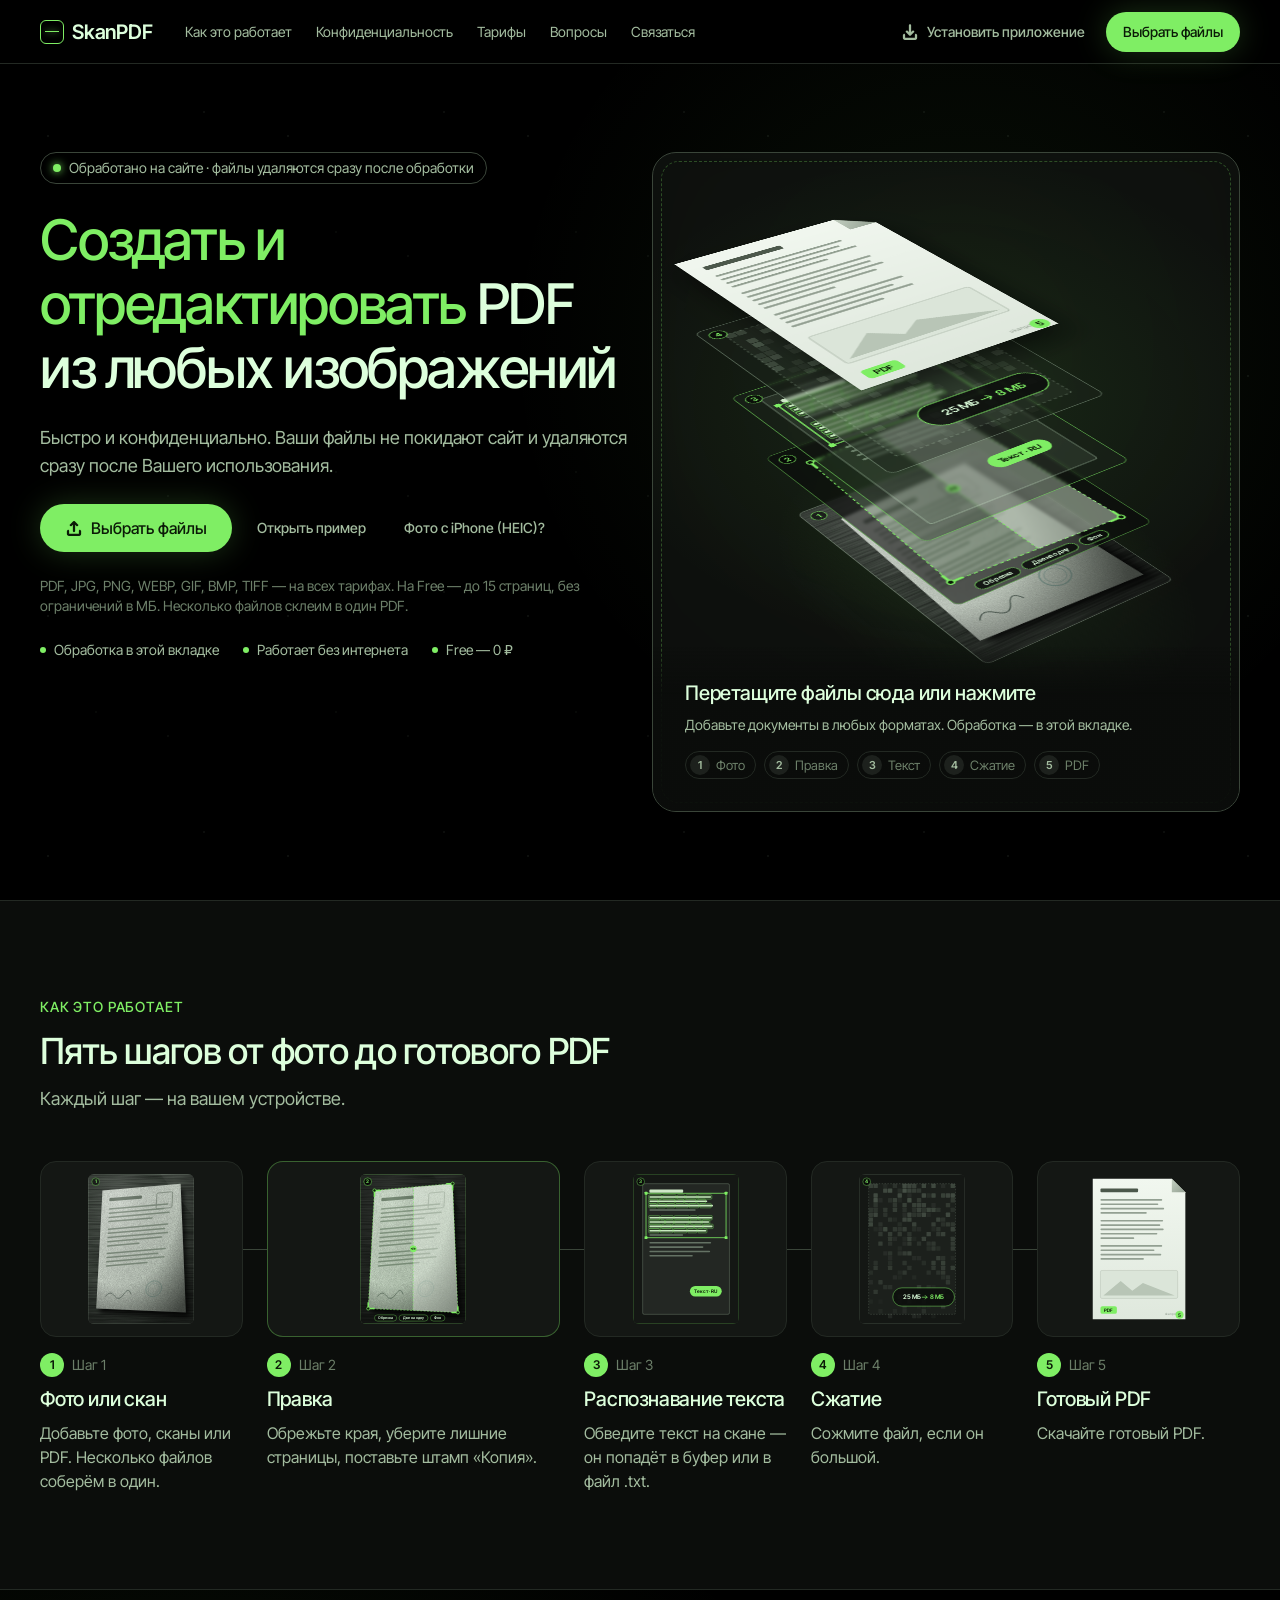
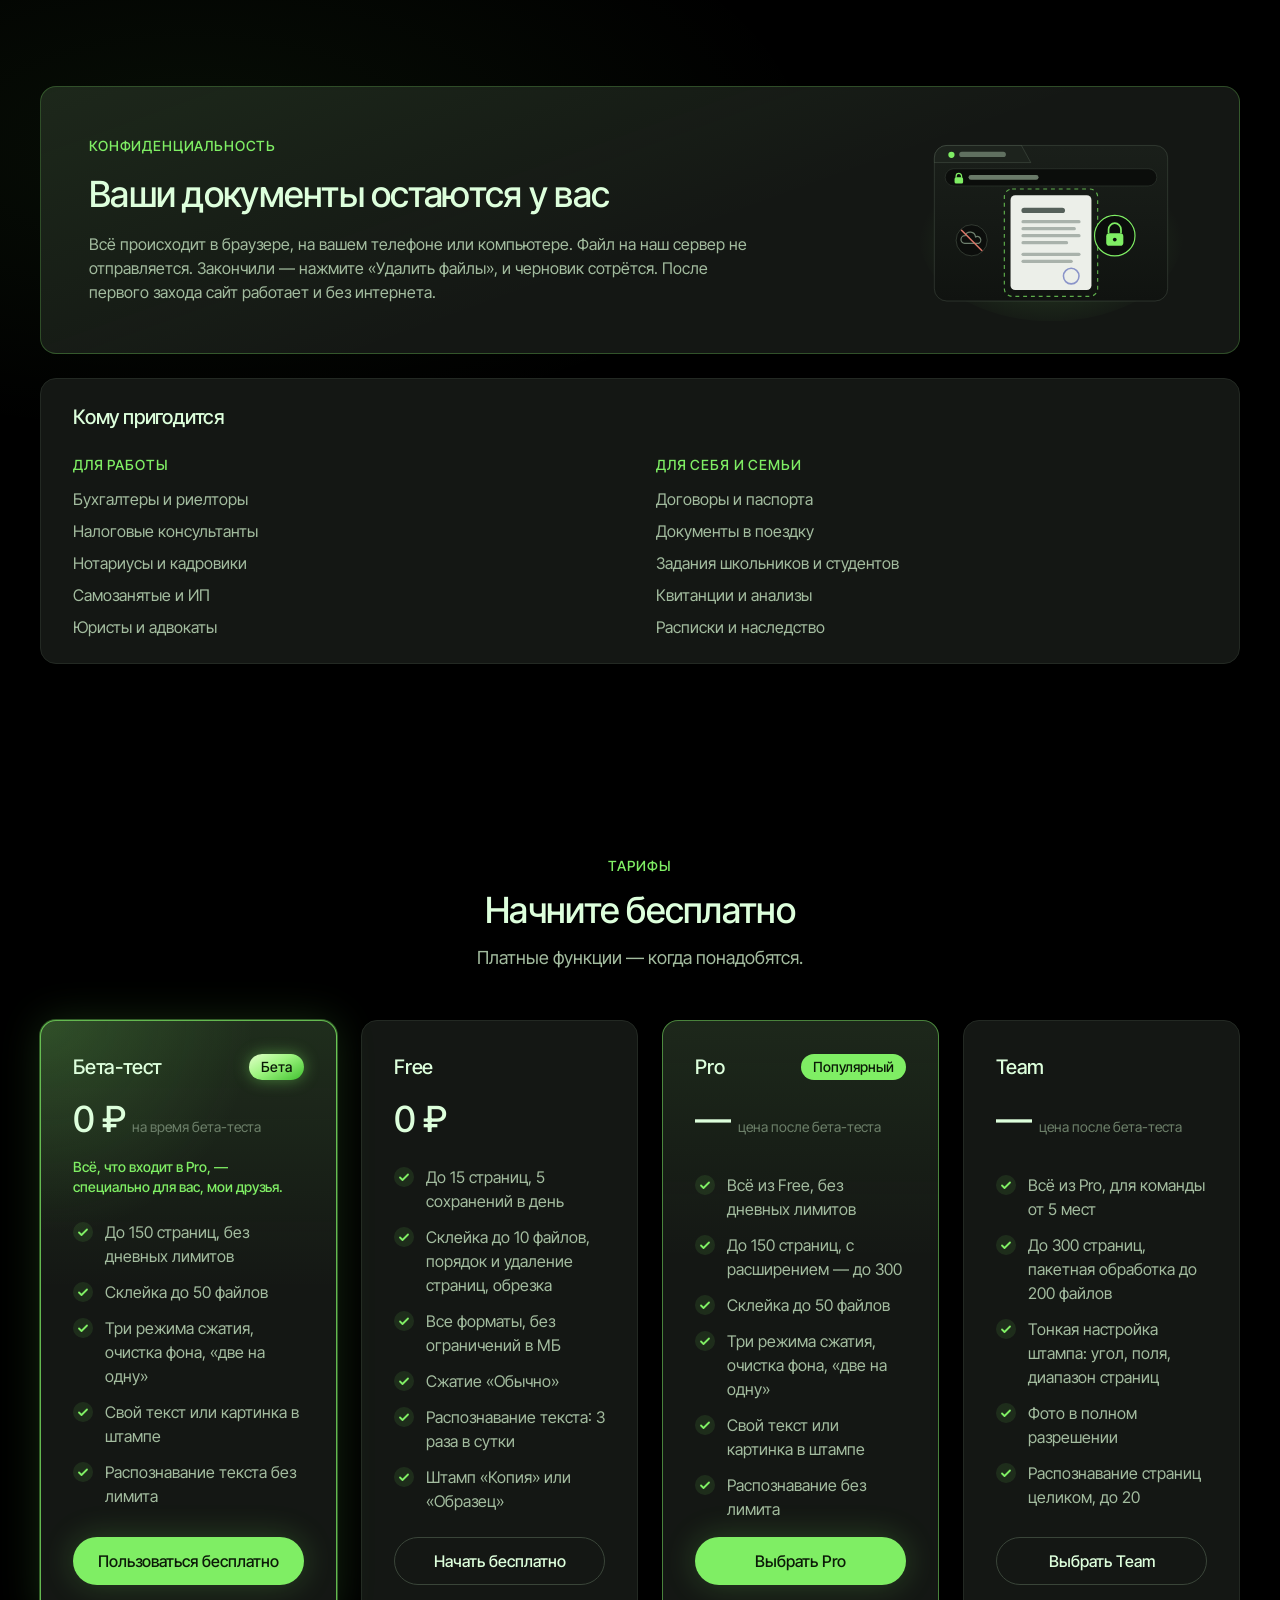
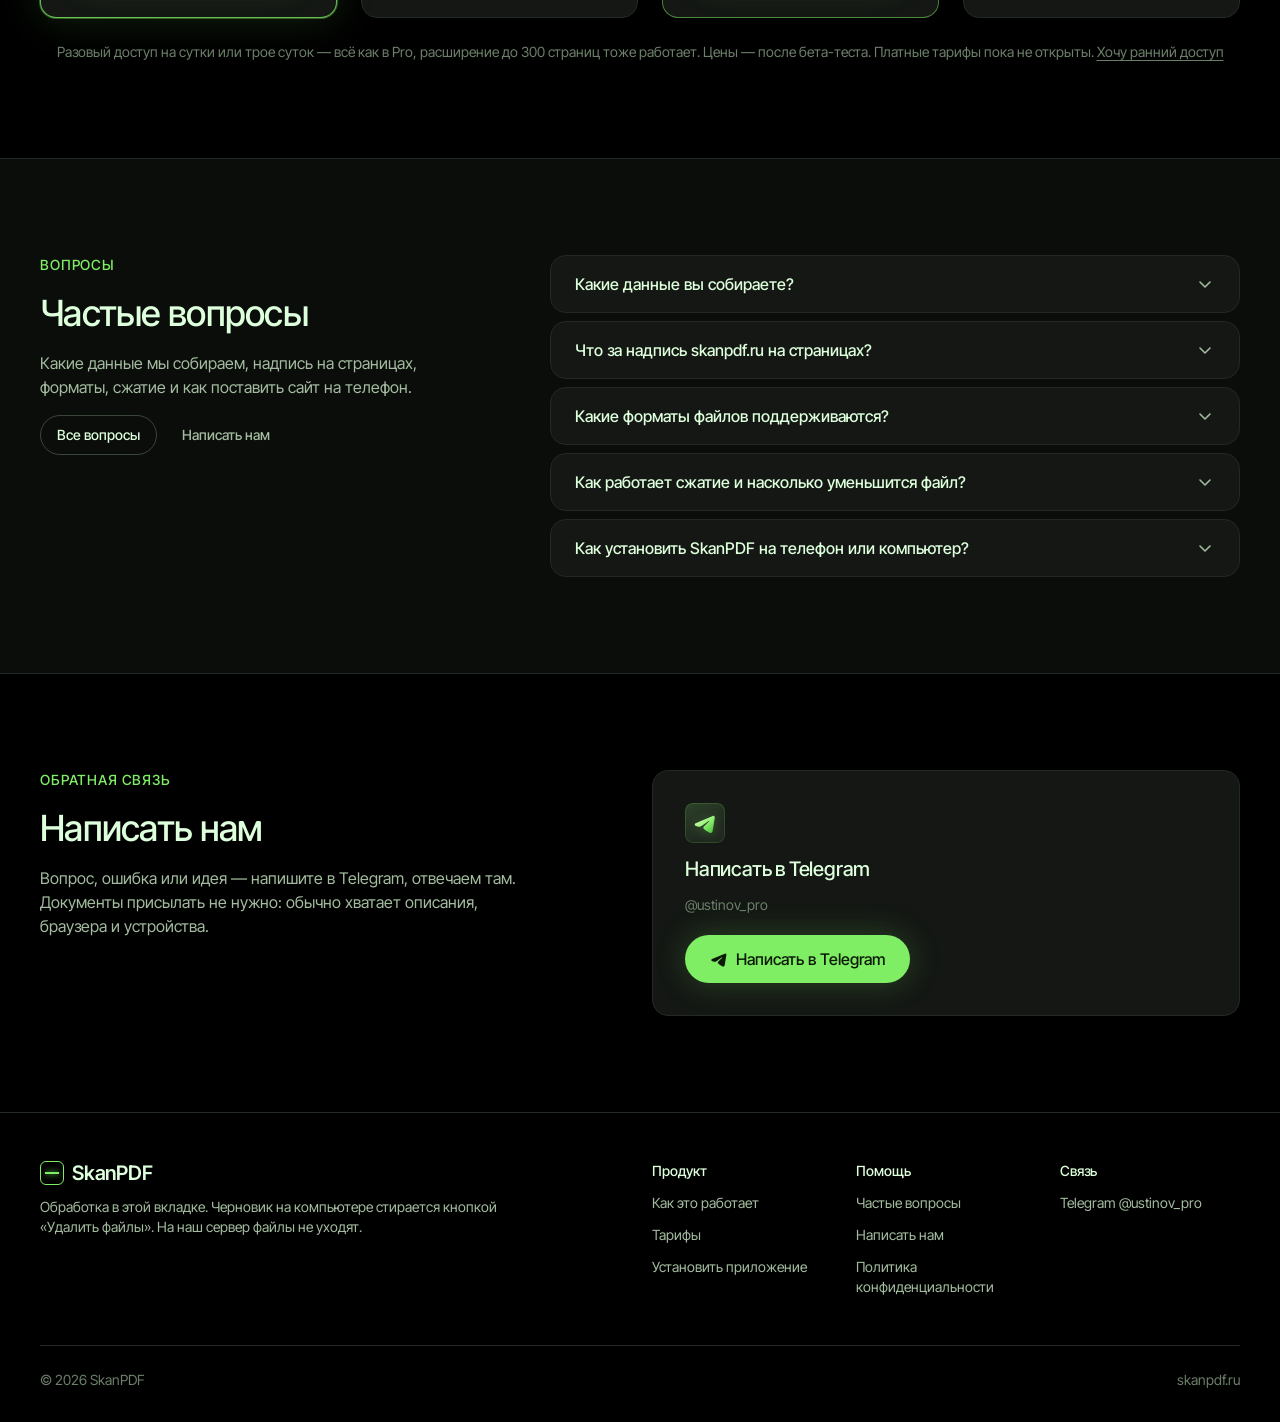
==== commit 32b6cde1: "Бета SkanPDF: кнопка «Установить» на мобильных (972aff9)" ====
--- a/index.html
+++ b/index.html
@@ -22,8 +22,28 @@
     <meta name="apple-mobile-web-app-title" content="SkanPDF" />
     <meta name="apple-mobile-web-app-status-bar-style" content="black-translucent" />
     <title>SkanPDF</title>
-    <script type="module" crossorigin src="/assets/index-BzTmdLmm.js"></script>
-    <link rel="stylesheet" crossorigin href="/assets/index-DNUZjT9h.css">
+    <!--
+      beforeinstallprompt часто приходит до модуля (повторный визит, service worker уже активен).
+      Ловим здесь, иначе кнопка «Установить» не сможет вызвать системный диалог.
+    -->
+    <script>
+      (function () {
+        var slot = (window.__skanpdfInstall = window.__skanpdfInstall || {
+          event: null,
+          installed: false,
+        });
+        window.addEventListener("beforeinstallprompt", function (event) {
+          event.preventDefault();
+          slot.event = event;
+        });
+        window.addEventListener("appinstalled", function () {
+          slot.installed = true;
+          slot.event = null;
+        });
+      })();
+    </script>
+    <script type="module" crossorigin src="/assets/index-BE9128Wa.js"></script>
+    <link rel="stylesheet" crossorigin href="/assets/index-epqRC2Fu.css">
   <link rel="manifest" href="/manifest.webmanifest"></head>
   <body>
     <div id="root"></div>
--- a/assets/index-epqRC2Fu.css
+++ b/assets/index-epqRC2Fu.css
@@ -0,0 +1 @@
+.beta-over{display:grid;place-items:center;min-height:100vh;min-height:100dvh;padding:24px;background:radial-gradient(circle at 50% 20%,rgba(127,238,100,.12),transparent 55%),#000;color:#ddffdc;font-family:"Inter Tight",var(--font-ui, system-ui),sans-serif}.beta-over-card{display:flex;flex-direction:column;align-items:center;gap:12px;width:min(460px,100%);padding:32px 24px 24px;border:1px solid #3a4539;border-radius:28px;background:linear-gradient(150deg,rgba(127,238,100,.08),transparent 55%),#0e100eeb;box-shadow:0 20px 60px #000000b3,inset 0 1px #ffffff0f;text-align:center}.beta-over-mark img{display:block;border-radius:18px}.beta-over-badge{padding:3px 10px;border:1px solid rgba(127,238,100,.45);border-radius:999px;color:#7fee64;font-size:.78rem;font-weight:600}.beta-over h1{margin:4px 0 0;color:#fff;font-size:clamp(1.5rem,5vw,2rem);line-height:1.15;letter-spacing:-.03em}.beta-over p{margin:0;color:#a9bba7;line-height:1.5}.beta-over-tg{display:inline-flex;align-items:center;justify-content:center;gap:8px;width:100%;min-height:48px;margin-top:8px;border-radius:14px;background:#7fee64;color:#0b1a08;font-weight:700;text-decoration:none}.beta-over-tg svg{width:20px;height:20px}.beta-over-handle{font-size:.85rem}.busy-defs{position:absolute;width:0;height:0}.busy-stage{position:relative;display:block;width:130px;height:74px}.busy-sh{position:absolute;display:block;width:26px;height:39px}.busy-sh svg{position:absolute;inset:0;width:100%;height:100%;overflow:visible}.busy-sh-lit{--bf: #7fee64;--bs: #c9f9bb;--bso: .9;--bfold: #c9f9bb;--bl: #0b1a07;opacity:0}.busy-pile{position:absolute;top:30px;width:26px;height:39px}.busy-pile-l{left:14px}.busy-pile-r{left:90px}.busy-pile .p0{transform:translate(-3px,4px)}.busy-pile .p1{transform:translateY(2px)}.busy-pile .p2{transform:translate(3px)}.busy-mv{left:17px;top:30px;animation:busy-move 1.6s cubic-bezier(.5,0,.3,1) infinite}.busy-mv .busy-sh-lit{animation:busy-lit 1.6s ease-in-out infinite}@keyframes busy-move{0%{transform:translateY(-2px) rotate(0)}14%{transform:translateY(-12px) rotate(-6deg)}50%{transform:translate(38px,-30px) rotate(8deg)}84%{transform:translate(76px,-4px) rotate(0)}to{transform:translate(76px,-2px) rotate(0)}}@keyframes busy-lit{0%,8%{opacity:0}30%,62%{opacity:1}86%,to{opacity:0}}@keyframes busy-fade{0%{opacity:0}to{opacity:1}}@keyframes busy-in{0%{opacity:0;transform:translate(-50%,-50%) scale(.96)}to{opacity:1;transform:translate(-50%,-50%)}}.busy-scrim{--busy-s: 1.9;position:fixed;inset:0;z-index:250;background:#0000008c;animation:busy-fade .18s ease-out}.busy-card{position:absolute;left:50%;top:50%;transform:translate(-50%,-50%);display:flex;flex-direction:column;align-items:center;gap:10px;width:min(380px,calc(100vw - 32px));padding:30px 26px 26px;border:1px solid #3a4539;border-radius:28px;background:linear-gradient(150deg,rgba(127,238,100,.09),transparent 55%),#0e100ef2;box-shadow:0 24px 70px #000000b3,inset 0 1px #ffffff0f;color:#ddffdc;font-family:"Inter Tight",var(--font-ui, system-ui),sans-serif;text-align:center;animation:busy-in .2s ease-out}.busy-art{position:relative;display:block;flex:none;width:calc(130px * var(--busy-s));height:calc(74px * var(--busy-s));margin-bottom:8px}.busy-art>.busy-stage{position:absolute;left:0;top:0;transform:scale(var(--busy-s));transform-origin:0 0}.busy-title{margin:0;color:#fff;font-weight:650;font-size:20px;line-height:1.25;letter-spacing:-.02em}.busy-sub{display:flex;align-items:center;gap:6px;margin:0;color:#a9bba7;font-size:14px}.busy-sub svg{flex:none;width:14px;height:14px;color:#7fee64}@media(max-width:860px){.busy-scrim{--busy-s: 1.5}.busy-card{width:min(320px,calc(100vw - 32px));padding:24px 18px 20px;gap:8px;border-radius:24px}.busy-title{font-size:18px}.busy-sub{font-size:13px}}@media(prefers-reduced-motion:reduce){.busy-mv{animation:none;transform:translate(76px,-2px)}.busy-mv .busy-sh-lit{animation:busy-pulse 2.4s ease-in-out infinite}.busy-scrim,.busy-card{animation:none}}@keyframes busy-pulse{0%,to{opacity:0}50%{opacity:.85}}.stub-back{position:fixed;inset:0;z-index:200;display:flex;align-items:center;justify-content:center;padding:24px;background:#0000009e;backdrop-filter:blur(4px);-webkit-backdrop-filter:blur(4px)}.stub{width:min(420px,100%);padding:20px 20px 16px;border:1px solid #3a4539;border-radius:24px;background:linear-gradient(150deg,rgba(127,238,100,.08),transparent 55%),#0e100eeb;box-shadow:0 20px 60px #000000b3,inset 0 1px #ffffff0f;color:#ddffdc;font-family:"Inter Tight",var(--font-ui, system-ui),sans-serif;backdrop-filter:blur(18px) saturate(1.4);-webkit-backdrop-filter:blur(18px) saturate(1.4)}.stub-head{display:flex;align-items:center;gap:10px;margin-bottom:14px}.stub-glass{display:grid;place-items:center;width:42px;height:42px;border:1px solid rgba(210,255,200,.28);border-radius:13px;background:linear-gradient(150deg,#96f5788c,#7fee641f 60%,#7fee640d);box-shadow:inset 0 1px #ffffff59,inset 0 -6px 12px #00000040,0 6px 18px #7fee642e;color:#efffe9}.stub-glass svg{width:22px;height:22px}.stub-badge{padding:3px 10px;border:1px solid rgba(127,238,100,.35);border-radius:999px;color:#7fee64;font-size:12px;line-height:16px;font-weight:500}.stub-x{margin-left:auto;display:grid;place-items:center;width:36px;height:36px;border:0;border-radius:10px;background:transparent;color:#a3bc9f;font-size:24px;line-height:1;text-decoration:none;cursor:pointer}.stub-x:hover{background:#1d211d;color:#ddffdc}.stub h1,.stub h2{margin:0 0 8px;color:#ddffdc;font-size:20px;line-height:26px;font-weight:600}.stub p{margin:0;color:#a3bc9f;font-size:15px;line-height:22px}.stub-actions{display:flex;gap:8px;margin-top:18px}.stub-tg,.stub-later{display:inline-flex;align-items:center;justify-content:center;gap:8px;min-height:44px;padding:0 18px;border-radius:999px;font:500 15px/1 "Inter Tight",var(--font-ui, system-ui),sans-serif;text-decoration:none;cursor:pointer}.stub-tg{flex:1;border:0;background:#7fee64;color:#0b1a07;box-shadow:0 0 32px #7fee6438}.stub-tg:hover{background:#95f37e}.stub-tg svg{width:18px;height:18px}.stub-later{border:1px solid #3a4539;background:transparent;color:#ddffdc}.stub-later:hover{border-color:#a3bc9f}.stub-tg:focus-visible,.stub-later:focus-visible,.stub-x:focus-visible{outline:2px solid #7fee64;outline-offset:2px}.stub p.stub-handle{margin-top:10px;color:#6c7f69;font-size:12px;line-height:16px;text-align:center}.stub-page{min-height:100dvh;align-items:center;box-sizing:border-box}@media(max-width:640px){.stub-back{align-items:flex-end;padding:0}.stub{width:100%;border-radius:24px 24px 0 0;border-bottom:0;padding-bottom:calc(16px + env(safe-area-inset-bottom))}.stub-page{align-items:center;padding:24px}.stub-page .stub{width:min(420px,100%);border-radius:24px;border-bottom:1px solid #3a4539;padding-bottom:16px}}.link-btn{display:inline;padding:0;border:0;background:none;color:#7fee64;font:inherit;text-decoration:underline;text-underline-offset:3px;cursor:pointer}.link-btn:hover{color:#95f37e}.link-btn:focus-visible{outline:2px solid #7fee64;outline-offset:2px;border-radius:4px}@font-face{font-family:Inter Tight;font-weight:400;font-display:swap;src:url(/fonts/inter-tight-cyrillic-400.woff2) format("woff2");unicode-range:U+0301,U+0400-045F,U+0490-0491,U+04B0-04B1,U+2116}@font-face{font-family:Inter Tight;font-weight:400;font-display:swap;src:url(/fonts/inter-tight-latin-400.woff2) format("woff2")}@font-face{font-family:Inter Tight;font-weight:600;font-display:swap;src:url(/fonts/inter-tight-cyrillic-600.woff2) format("woff2");unicode-range:U+0301,U+0400-045F,U+0490-0491,U+04B0-04B1,U+2116}@font-face{font-family:Inter Tight;font-weight:600;font-display:swap;src:url(/fonts/inter-tight-latin-600.woff2) format("woff2")}.lp{--bg:#000;--surface-1:#0b0d0b;--surface-2:#141714;--surface-3:#1d211d;--line:#232923;--line-strong:#3a4539;--text:#ddffdc;--text-2:#a3bc9f;--text-3:#6c7f69;--accent:#7fee64;--accent-ink:#0b1a07;--accent-soft:rgba(127,238,100,.1);--s1:4px;--s2:8px;--s3:12px;--s4:16px;--s5:24px;--s6:32px;--s7:48px;--s8:64px;--s9:96px;--fs-display:56px;--lh-display:64px;--fs-h2:36px;--lh-h2:44px;--fs-h3:20px;--lh-h3:28px;--fs-lead:18px;--lh-lead:28px;--fs-body:16px;--lh-body:24px;--fs-small:14px;--lh-small:20px;--r-s:8px;--r-m:16px;--r-l:24px;--r-pill:999px;--container:1200px;--gutter:24px;--page-pad:32px;--header-h:64px;--spd:1}:where(.lp) *,.lp{box-sizing:border-box;margin:0;padding:0}.lp{background:var(--bg);color:var(--text);font-family:Inter Tight,system-ui,sans-serif;font-size:var(--fs-body);line-height:var(--lh-body);-webkit-font-smoothing:antialiased;scroll-behavior:smooth}.lp{overflow-x:hidden}.lp a{color:inherit;text-decoration:none}.lp .container{max-width:calc(var(--container) + 2*var(--page-pad));padding:0 var(--page-pad);margin:0 auto}.lp .grid{display:grid;grid-template-columns:repeat(12,1fr);column-gap:var(--gutter)}.lp .display{font-size:var(--fs-display);line-height:var(--lh-display);font-weight:500;letter-spacing:-.025em}.lp .display em,.lp .h2 em{font-style:normal;color:var(--accent)}.lp .h2{font-size:var(--fs-h2);line-height:var(--lh-h2);font-weight:500;letter-spacing:-.02em}.lp .h3{font-size:var(--fs-h3);line-height:var(--lh-h3);font-weight:500;letter-spacing:-.01em}.lp .lead{font-size:var(--fs-lead);line-height:var(--lh-lead);color:var(--text-2)}.lp .body{font-size:var(--fs-body);line-height:var(--lh-body);color:var(--text-2)}.lp .small{font-size:var(--fs-small);line-height:var(--lh-small);color:var(--text-2)}.lp .muted{color:var(--text-3)}.lp .eyebrow{font-size:var(--fs-small);line-height:var(--lh-small);font-weight:500;color:var(--accent);letter-spacing:.06em;text-transform:uppercase}.lp .btn{display:inline-flex;align-items:center;justify-content:center;gap:var(--s2);height:48px;padding:0 var(--s5);border-radius:var(--r-pill);font:500 var(--fs-body)/1 "Inter Tight",sans-serif;border:1px solid transparent;cursor:pointer;white-space:nowrap;transition:background .2s,border-color .2s,color .2s}.lp .btn-sm{height:40px;padding:0 var(--s4);font-size:var(--fs-small)}.lp .btn-primary{background:var(--accent);color:var(--accent-ink);box-shadow:0 0 32px #7fee6438}.lp .btn-primary:hover{background:#95f37e}.lp .btn-secondary{background:transparent;color:var(--text);border-color:var(--line-strong)}.lp .btn-secondary:hover{border-color:var(--text-2)}.lp .btn-ghost{background:transparent;color:var(--text-2);padding:0 var(--s3)}.lp .btn-ghost:hover{color:var(--text)}.lp .btn svg{width:18px;height:18px}.lp .badge{display:inline-flex;align-items:center;gap:var(--s2);height:32px;padding:0 var(--s3);border:1px solid var(--line-strong);border-radius:var(--r-pill);font-size:var(--fs-small);line-height:1;color:var(--text-2);background:#0006}.lp .badge i{width:8px;height:8px;border-radius:50%;background:var(--accent);box-shadow:0 0 8px var(--accent)}.lp .site-header{position:sticky;top:0;z-index:50;height:var(--header-h);background:#0009;backdrop-filter:blur(12px);-webkit-backdrop-filter:blur(12px);border-bottom:1px solid var(--line)}.lp .site-header .container{height:100%;display:flex;align-items:center;gap:var(--s6)}.lp .brand{display:flex;align-items:center;gap:var(--s2);font-size:var(--fs-h3);font-weight:600;letter-spacing:-.01em}.lp .brand-mark{width:24px;height:24px;border-radius:6px;border:1.5px solid var(--accent);position:relative}.lp .brand-mark:after{content:"";position:absolute;left:4px;right:4px;top:10px;height:1.5px;background:var(--accent);box-shadow:0 0 6px var(--accent)}.lp .nav{display:flex;gap:var(--s5);font-size:var(--fs-small);color:var(--text-2)}.lp .nav a:hover{color:var(--text)}.lp .header-sp{flex:1}.lp .header-actions{display:flex;gap:var(--s2);align-items:center}.lp .card{background:var(--surface-2);border:1px solid var(--line);border-radius:var(--r-m);padding:var(--s5)}.lp .glass{background:#141714a8;border:1px solid var(--line-strong);border-radius:var(--r-l);backdrop-filter:blur(14px);-webkit-backdrop-filter:blur(14px)}.lp .drop{padding:var(--s6);display:flex;flex-direction:column;gap:var(--s4);position:relative}.lp .drop-dash{position:absolute;inset:var(--s2);border:1.5px dashed rgba(127,238,100,.28);border-radius:calc(var(--r-l) - 6px);pointer-events:none}.lp .drop-head{display:flex;gap:var(--s4);align-items:flex-start}.lp .drop-ico{flex:none;width:48px;height:48px;border-radius:var(--r-m);background:var(--accent-soft);display:grid;place-items:center;color:var(--accent)}.lp .drop-ico svg{width:24px;height:24px}.lp .drop-actions{display:flex;gap:var(--s3);align-items:center;flex-wrap:wrap}.lp .drop-note{font-size:var(--fs-small);line-height:var(--lh-small);color:var(--text-3)}.lp .section{padding:var(--s9) 0;position:relative}.lp .section-alt{background:var(--surface-1);border-top:1px solid var(--line);border-bottom:1px solid var(--line)}.lp .section-head{display:flex;flex-direction:column;gap:var(--s3);max-width:720px;margin-bottom:var(--s7)}.lp .section-head.center{margin-left:auto;margin-right:auto;text-align:center;align-items:center}.lp .tools{display:grid;grid-template-columns:repeat(3,1fr);gap:var(--gutter)}.lp .tool{display:flex;flex-direction:column;gap:var(--s3);min-height:200px;transition:border-color .2s,transform .2s}.lp .tool:hover{border-color:var(--line-strong);transform:translateY(-2px)}.lp .tool-ico{width:40px;height:40px;border-radius:var(--r-s);background:var(--surface-3);display:grid;place-items:center;color:var(--accent);margin-bottom:var(--s2)}.lp .tool-ico svg{width:22px;height:22px}.lp .tool .tag{margin-top:auto;align-self:flex-start;font-size:var(--fs-small);line-height:var(--lh-small);color:var(--text-3)}.lp .tool .tag b{font-weight:500;color:var(--accent)}.lp .steps{display:grid;grid-template-columns:repeat(3,1fr);gap:var(--gutter)}.lp .step{display:flex;flex-direction:column;gap:var(--s3)}.lp .step-num{width:40px;height:40px;border-radius:var(--r-pill);border:1px solid var(--line-strong);display:grid;place-items:center;font-weight:500;color:var(--accent);margin-bottom:var(--s2)}.lp .privacy{margin-top:var(--s7);display:grid;grid-template-columns:repeat(12,1fr);gap:var(--gutter)}.lp .privacy .card{display:flex;flex-direction:column;gap:var(--s3)}.lp .privacy .p-main{grid-column:span 7;padding:var(--s6);background:linear-gradient(135deg,rgba(127,238,100,.07),transparent 60%),var(--surface-2)}.lp .privacy .p-side{grid-column:span 5;padding:var(--s6)}.lp .checks{display:flex;flex-direction:column;gap:var(--s3);margin-top:var(--s2)}.lp .checks li{list-style:none;display:flex;gap:var(--s3);font-size:var(--fs-body);color:var(--text-2)}.lp .checks li:before{content:"";flex:none;width:20px;height:20px;margin-top:2px;border-radius:50%;background:var(--accent-soft) url("data:image/svg+xml,%3Csvg xmlns='http://www.w3.org/2000/svg' viewBox='0 0 20 20'%3E%3Cpath d='M6 10.5l2.5 2.5L14 7.5' fill='none' stroke='%237fee64' stroke-width='1.8' stroke-linecap='round' stroke-linejoin='round'/%3E%3C/svg%3E") center/20px no-repeat}.lp .install-row{display:flex;gap:var(--s3);align-items:center;margin-top:auto;padding-top:var(--s4)}.lp .app-ico{width:48px;height:48px;border-radius:12px;background:#0f130f;border:1px solid var(--line-strong);display:grid;place-items:center}.lp .app-ico .brand-mark{width:22px;height:22px}.lp .plans{display:grid;grid-template-columns:repeat(3,1fr);gap:var(--gutter);align-items:stretch}.lp .plan{display:flex;flex-direction:column;gap:var(--s4);padding:var(--s6)}.lp .plan-top{display:flex;justify-content:space-between;align-items:center}.lp .price{font-size:var(--fs-h2);line-height:var(--lh-h2);font-weight:500;letter-spacing:-.02em}.lp .price small{font-size:var(--fs-small);font-weight:400;color:var(--text-3);letter-spacing:0}.lp .plan .checks{flex:1}.lp .plan.hot{border-color:#7fee6480;background:linear-gradient(180deg,rgba(127,238,100,.08),transparent 40%),var(--surface-2)}.lp .plan-chip{font-size:var(--fs-small);line-height:1;padding:6px var(--s3);border-radius:var(--r-pill);background:var(--accent);color:var(--accent-ink);font-weight:500}.lp .plans-note{margin-top:var(--s5);text-align:center}.lp .faq{display:grid;grid-template-columns:repeat(12,1fr);gap:var(--gutter)}.lp .faq-aside{grid-column:span 4;display:flex;flex-direction:column;gap:var(--s4);align-self:start;position:sticky;top:calc(var(--header-h) + var(--s6))}.lp .faq-list{grid-column:6 / span 7;display:flex;flex-direction:column;gap:var(--s2)}.lp .qa{border:1px solid var(--line);border-radius:var(--r-m);background:var(--surface-2)}.lp .qa summary{list-style:none;cursor:pointer;display:flex;justify-content:space-between;align-items:center;gap:var(--s4);padding:var(--s4) var(--s5);font-size:var(--fs-body);font-weight:500}.lp .qa summary::-webkit-details-marker{display:none}.lp .qa summary:after{content:"";flex:none;width:20px;height:20px;background:url("data:image/svg+xml,%3Csvg xmlns='http://www.w3.org/2000/svg' viewBox='0 0 20 20'%3E%3Cpath d='M5 8l5 5 5-5' fill='none' stroke='%23a3bc9f' stroke-width='1.6' stroke-linecap='round'/%3E%3C/svg%3E") center no-repeat;transition:transform .2s}.lp .qa[open] summary:after{transform:rotate(180deg)}.lp .qa[open]{border-color:var(--line-strong)}.lp .qa .ans{padding:0 var(--s5) var(--s5);display:flex;flex-direction:column;gap:var(--s3);font-size:var(--fs-body);color:var(--text-2)}.lp .contact{display:grid;grid-template-columns:repeat(12,1fr);gap:var(--gutter);align-items:start}.lp .contact-aside{grid-column:span 5;display:flex;flex-direction:column;gap:var(--s4)}.lp .contact-form{grid-column:7 / span 6;padding:var(--s6);display:flex;flex-direction:column;gap:var(--s5)}.lp .contact-links{display:flex;flex-direction:column;gap:var(--s3);margin-top:var(--s2)}.lp .contact-link{display:flex;align-items:center;gap:var(--s3);padding:var(--s4);border:1px solid var(--line);border-radius:var(--r-m);background:var(--surface-2)}.lp .contact-link .tool-ico{margin:0}.lp .field-row{display:grid;grid-template-columns:1fr 1fr;gap:var(--s4)}.lp .field{display:flex;flex-direction:column;gap:var(--s2);font-size:var(--fs-small);line-height:var(--lh-small);color:var(--text-2)}.lp .input{height:48px;border-radius:var(--r-s);border:1px solid var(--line-strong);background:var(--bg);color:var(--text);padding:0 var(--s4);font:400 var(--fs-body) "Inter Tight",sans-serif;display:flex;align-items:center}.lp .input.ph{color:var(--text-3)}.lp .input.area{height:128px;align-items:flex-start;padding-top:var(--s3)}.lp .input.sel{justify-content:space-between}.lp .consent{display:flex;gap:var(--s3);font-size:var(--fs-small);line-height:var(--lh-small);color:var(--text-2)}.lp .consent .box{flex:none;width:20px;height:20px;border-radius:6px;border:1px solid var(--line-strong);margin-top:0}.lp .consent a{color:var(--accent);text-decoration:underline;text-underline-offset:3px}.lp .site-footer{border-top:1px solid var(--line);padding:var(--s7) 0 var(--s6)}.lp .footer-grid{display:grid;grid-template-columns:repeat(12,1fr);gap:var(--gutter)}.lp .footer-brand{grid-column:span 5;display:flex;flex-direction:column;gap:var(--s3)}.lp .footer-col{grid-column:span 2;display:flex;flex-direction:column;gap:var(--s3);font-size:var(--fs-small);line-height:var(--lh-small);color:var(--text-2)}.lp .footer-col b{font-weight:500;color:var(--text)}.lp .footer-bottom{margin-top:var(--s7);padding-top:var(--s5);border-top:1px solid var(--line);display:flex;justify-content:space-between;font-size:var(--fs-small);line-height:var(--lh-small);color:var(--text-3)}.lp .hero{position:relative;min-height:calc(900px - var(--header-h));display:flex;align-items:center;overflow:hidden;padding:var(--s8) 0}.lp .hero-bg{position:absolute;inset:0;pointer-events:none;overflow:hidden}.lp .hero .container{position:relative;z-index:2;width:100%}.lp .hero-copy{display:flex;flex-direction:column;gap:var(--s5);align-items:flex-start}.lp .hero-facts{display:flex;gap:var(--s5);flex-wrap:wrap;font-size:var(--fs-small);line-height:var(--lh-small);color:var(--text-2)}.lp .hero-facts span{display:flex;align-items:center;gap:var(--s2)}.lp .hero-facts span:before{content:"";width:6px;height:6px;border-radius:50%;background:var(--accent)}.lp .vlabel{position:fixed;left:var(--s4);bottom:var(--s4);z-index:60;font-size:12px;line-height:16px;color:var(--text-3);background:#000000b3;border:1px solid var(--line);border-radius:var(--r-pill);padding:4px 10px}@media(prefers-reduced-motion:reduce){:where(.lp) *,.lp,:where(.lp) *:before,:where(.lp) *:after{animation-duration:0s!important;animation-delay:0s!important;animation-iteration-count:1!important;transition:none!important;scroll-behavior:auto!important}}.lp{--sat:env(safe-area-inset-top,0px);--sab:env(safe-area-inset-bottom,0px);--dock-h:64px}@media(max-width:640px){.lp{--page-pad:16px;--header-h:56px;--fs-display:34px;--lh-display:40px;--fs-h2:26px;--lh-h2:32px;--fs-h3:18px;--lh-h3:24px;--fs-lead:17px;--lh-lead:26px;--fs-body:16px;--lh-body:24px;--fs-small:13px;--lh-small:18px;--s9:64px;--s8:48px;--s7:32px}.lp .grid{grid-template-columns:1fr;row-gap:var(--s5)}.lp .grid>*{grid-column:1/-1!important}.lp .nav,.lp .site-header .btn-primary{display:none}.lp .site-header .container{gap:var(--s3)}.lp .section{padding:var(--s9) 0}.lp .section-head{margin-bottom:var(--s6)}.lp .tools{grid-template-columns:1fr;gap:var(--s3)}.lp .tool{min-height:0;display:grid;grid-template-columns:40px 1fr;column-gap:var(--s4);row-gap:var(--s1);padding:var(--s4)}.lp .tool .tool-ico{grid-row:span 3;margin:0}.lp .tool .tag{margin-top:var(--s1)}.lp .privacy{grid-template-columns:minmax(0,1fr);gap:var(--s3);margin-top:var(--s7)}.lp .install-row{flex-wrap:wrap}.lp .privacy>*{grid-column:1/-1!important;padding:var(--s5)!important}.lp .plans{display:flex;overflow-x:auto;scroll-snap-type:x mandatory;gap:var(--s3);margin:0 calc(-1*var(--page-pad));padding:0 var(--page-pad) var(--s2);scrollbar-width:none}.lp .plans::-webkit-scrollbar{display:none}.lp .plan{flex:0 0 84%;scroll-snap-align:center;padding:var(--s5)}.lp .faq,.lp .contact{grid-template-columns:1fr;row-gap:var(--s6)}.lp .faq>*,.lp .contact>*{grid-column:1/-1!important;position:static}.lp .qa summary{padding:var(--s4)}.lp .qa .ans{padding:0 var(--s4) var(--s4)}.lp .contact-form{padding:var(--s5)}.lp .field-row{grid-template-columns:1fr}.lp .footer-grid{grid-template-columns:1fr 1fr;row-gap:var(--s6)}.lp .footer-brand{grid-column:1/-1}.lp .footer-col{grid-column:auto!important}.lp .footer-bottom{margin-top:var(--s6)}.lp .btn{height:48px}.lp .btn-sm{height:40px}.lp .vlabel{display:none}}.lp svg.mc{display:block;flex:none}.lp .btn .mcg,.lp .input .mcg,.lp .dock-main .mcg{fill:currentColor}.lp .tool-ico,.lp .drop-ico{background:linear-gradient(150deg,#7fee6429,#7fee6408 70%),var(--surface-3);box-shadow:inset 0 0 0 1px #7fee6429}.lp .tool-ico svg.mc,.lp .drop-ico svg.mc{filter:drop-shadow(0 2px 6px rgba(127,238,100,.28))}.lp .dock-side svg.mc{filter:drop-shadow(0 1px 5px rgba(127,238,100,.3))}.lp.ed{--panel-h:182px}.lp .ed-acts .act{background:transparent;border-color:transparent;padding:4px 2px 6px;gap:6px}.lp .ed-acts .act .glass{width:42px;height:42px;border-radius:13px;display:grid;place-items:center;color:#efffe9;background:linear-gradient(150deg,#96f5788c,#7fee641f 60%,#7fee640d);border:1px solid rgba(210,255,200,.28);box-shadow:inset 0 1px #ffffff59,inset 0 -6px 12px #00000040,0 6px 18px #7fee642e;backdrop-filter:blur(8px);-webkit-backdrop-filter:blur(8px)}.lp .ed-acts .act .glass svg{width:22px;height:22px;color:#efffe9}.lp .ed-acts .act.danger .glass{background:linear-gradient(150deg,#ff8a7a80,#ff8a7a1a 60%,#ff8a7a0a);border-color:#ffc8be47;box-shadow:inset 0 1px #ffffff4d,inset 0 -6px 12px #00000040,0 6px 18px #ff8a7a29}.lp .ed-acts .act.danger .glass svg{color:#fff1ee}.os-ios .lp .ed-acts .act .glass{border-radius:15px}.lp .ed-tabs .tab svg.mc{width:24px;height:24px}.lp .tool-ico svg.mc{width:24px;height:24px}.lp .xs{position:relative;width:220px;height:311px;perspective:1700px;--n:5;--z0:50px;--z1:74px;--fx:-30px;--fy:-2px;--cycle:calc(12s / var(--spd))}.lp .xs-iso{position:absolute;inset:0;transform-style:preserve-3d;transform:rotateX(57deg) rotate(-37deg);animation:xsWob calc(18s / var(--spd)) ease-in-out infinite alternate}@keyframes xsWob{0%{transform:rotateX(55deg) rotate(-40deg)}to{transform:rotateX(59deg) rotate(-32deg)}}.lp .ly{position:absolute;inset:0;border-radius:7px;transform:translate3d(calc(var(--i) * var(--fx)),calc(var(--i) * var(--fy)),calc(var(--i) * var(--z1)));animation:xsBreath calc(9s / var(--spd)) cubic-bezier(.45,0,.55,1) infinite alternate,xsAct var(--cycle) linear infinite;animation-delay:0s,calc(var(--i) * var(--cycle) / 5 - var(--cycle))}.lp .ly svg{display:block;width:100%;height:100%;border-radius:7px}@keyframes xsBreath{0%{transform:translate3d(calc(var(--i) * var(--fx) * .6),calc(var(--i) * var(--fy) * .6),calc(var(--i) * var(--z0)))}to{transform:translate3d(calc(var(--i) * var(--fx)),calc(var(--i) * var(--fy)),calc(var(--i) * var(--z1)))}}@keyframes xsAct{0%,17%{box-shadow:0 0 0 1.5px #7fee64,0 0 36px #7fee6473}23%,to{box-shadow:0 0 #7fee6400,0 0 #7fee6400}}.lp .ly-crop,.lp .ly-ocr,.lp .ly-zip{background:#12161247;backdrop-filter:blur(1.5px);-webkit-backdrop-filter:blur(1.5px)}.lp .ly-pdf{filter:drop-shadow(0 18px 18px rgba(0,0,0,.55))}.lp .xs-floor{position:absolute;inset:-30%;transform:translateZ(-24px);background:radial-gradient(closest-side,rgba(127,238,100,.16),rgba(127,238,100,.04) 55%,transparent);border-radius:50%}.lp .guide{position:absolute;width:1px;height:calc(4 * var(--z1));margin-left:-.5px;transform-origin:top;background:linear-gradient(180deg,#7fee6499,#7fee6426);transform:rotateX(90deg);animation:xsGuide calc(9s / var(--spd)) cubic-bezier(.45,0,.55,1) infinite alternate}@keyframes xsGuide{0%{transform:rotateX(90deg) scaleY(calc(40 / 72))}to{transform:rotateX(90deg) scaleY(1)}}.lp .xs-steps{display:flex;gap:var(--s2);flex-wrap:wrap}.lp .xs-steps li{list-style:none;display:flex;align-items:center;gap:6px;height:28px;padding:0 10px 0 4px;border-radius:var(--r-pill);border:1px solid var(--line);font-size:13px;line-height:1;color:var(--text-3);animation:xsChip var(--cycle) linear infinite;animation-delay:calc(var(--i) * var(--cycle) / 5 - var(--cycle))}.lp .xs-steps li b{width:20px;height:20px;border-radius:50%;display:grid;place-items:center;font-size:11px;font-weight:600;background:var(--surface-3);color:var(--text-2)}@keyframes xsChip{0%,17%{color:var(--text);border-color:#7fee6499;background:#7fee6414}}@media(prefers-reduced-motion:reduce){.lp .ly{animation:none!important;transform:translate3d(calc(var(--i) * var(--fx)),calc(var(--i) * var(--fy)),calc(var(--i) * 60px))}.lp .guide{animation:none!important;transform:rotateX(90deg) scaleY(.77)}.lp .xs-iso,.lp .xs-steps li{animation:none!important}.lp .ly-ocr{box-shadow:0 0 0 1.5px #7fee64,0 0 36px #7fee6473}}.lp .lbl-m,.lp .only-ios{display:none}.os-ios .lp .only-ios{display:flex}.os-ios .lp .not-ios{display:none!important}.lp .hf .copy{grid-column:1 / span 6}.lp .hf .hero-copy{gap:var(--s5)}.lp .hf-glow{position:absolute;right:-10%;top:-20%;width:900px;height:900px;background:radial-gradient(closest-side,rgba(127,238,100,.07),transparent)}.lp .hero-bg .stars{position:absolute;inset:0;background-image:radial-gradient(1px 1px at 20% 30%,rgba(221,255,220,.35),transparent),radial-gradient(1px 1px at 70% 80%,rgba(221,255,220,.25),transparent),radial-gradient(1px 1px at 40% 70%,rgba(221,255,220,.2),transparent),radial-gradient(1px 1px at 85% 20%,rgba(221,255,220,.3),transparent);background-size:240px 240px;opacity:.6}.lp .hf .panel{grid-column:7 / span 6;position:relative;height:660px;overflow:hidden;display:flex;flex-direction:column;justify-content:flex-end;cursor:pointer}.lp .panel-glow{position:absolute;left:-10%;right:-10%;top:0;height:75%;background:radial-gradient(closest-side,rgba(127,238,100,.1),transparent)}.lp .xs-wrap{position:absolute;left:50%;top:50%;transform:translate(-50%,-50%) translate(34px,64px) scale(1.04)}.lp .panel-foot{position:relative;z-index:2;padding:var(--s6);display:flex;flex-direction:column;gap:var(--s2);background:linear-gradient(180deg,transparent,rgba(10,12,10,.92) 30%)}.lp .panel-foot .xs-steps{margin-top:var(--s2)}.lp .steps5{display:grid;grid-template-columns:1fr 1.45fr 1fr 1fr 1fr;gap:var(--gutter);position:relative}.lp .steps5:before{content:"";position:absolute;left:0;right:0;top:88px;height:1px;background:linear-gradient(90deg,transparent,var(--line-strong) 8%,var(--line-strong) 92%,transparent)}.lp .st{list-style:none;display:flex;flex-direction:column;gap:var(--s4);position:relative}.lp .st-thumb{height:176px;border-radius:var(--r-m);background:var(--surface-2);border:1px solid var(--line);display:grid;place-items:center;position:relative;z-index:1}.lp .st-thumb svg{height:150px;width:auto;border-radius:6px}.lp .st-stack{position:relative;display:grid}.lp .st-stack>svg{grid-area:1/1}.lp .st-text{display:flex;flex-direction:column;gap:var(--s2)}.lp .st-list{display:flex;flex-direction:column;gap:6px;font-size:var(--fs-small);line-height:var(--lh-small);color:var(--text-2);padding-left:16px}.lp .st-list li::marker{color:var(--accent)}.lp .st-list b{font-weight:500;color:var(--text)}.lp .st:nth-child(2) .st-thumb{border-color:#7fee6459}.lp .st-num{display:flex;align-items:center;gap:var(--s2);font-size:var(--fs-small);line-height:var(--lh-small);color:var(--text-3)}.lp .st-num b{width:24px;height:24px;border-radius:50%;display:grid;place-items:center;background:var(--accent);color:var(--accent-ink);font-size:12px;font-weight:600}.lp .ios-steps{flex-direction:column;gap:var(--s3);margin-top:auto;padding-top:var(--s4)}.lp .ios-steps li{list-style:none;display:flex;align-items:center;gap:var(--s3);font-size:var(--fs-small);color:var(--text-2)}.lp .ios-steps .tool-ico{margin:0;width:36px;height:36px}.lp .dock{display:none}.lp .pv{background:radial-gradient(900px 420px at 15% 20%,rgba(127,238,100,.06),transparent 70%)}.lp .pv-grid{display:grid;grid-template-columns:repeat(12,1fr);gap:var(--gutter)}.lp .pv-intro{display:grid;grid-template-columns:minmax(0,1.2fr) minmax(160px,.72fr);align-items:center;gap:var(--s6);padding:var(--s6) var(--s7);background:linear-gradient(160deg,rgba(127,238,100,.08),transparent 55%),var(--surface-2);border-color:#7fee6440}.lp .pv-copy{display:flex;flex-direction:column;gap:var(--s4);min-width:0}.lp .pv-art-wrap{display:flex;justify-content:flex-end;align-items:center}.lp .pv-art{width:100%;max-width:280px;height:auto;margin:0}.lp .pv-install{margin-top:auto}.lp .pv-pts{grid-column:span 7;display:grid;grid-template-columns:1fr 1fr;gap:var(--gutter)}.lp .pv-pt{list-style:none;display:flex;flex-direction:column;gap:var(--s3);padding:var(--s6);border-radius:var(--r-l);background:var(--surface-2);border:1px solid var(--line)}.lp .pv-pt .tool-ico{margin:0;width:48px;height:48px;border-radius:14px;background:var(--accent-soft)}.lp .pv-pt .tool-ico svg{width:24px;height:24px}.lp .pv-pt div{display:flex;flex-direction:column;gap:var(--s2)}.lp .pv-aud{margin-top:var(--gutter);padding:var(--s5) var(--s6);display:flex;flex-direction:column;align-items:stretch;gap:var(--s5)}.lp .pv-cols{display:grid;grid-template-columns:1fr 1fr;gap:var(--s6)}.lp .pv-cols ul{margin:var(--s3) 0 0;padding:0;list-style:none;display:flex;flex-direction:column;gap:var(--s2)}.lp .pv-cols li{color:var(--text-2);font-size:var(--fs-body);line-height:var(--lh-body)}.lp .pv .install-row{margin-top:0}.lp .pv .ios-steps{margin-top:0;padding-top:0}@media(max-width:640px){.lp .pv-grid{grid-template-columns:minmax(0,1fr);gap:var(--s3)}.lp .pv-intro,.lp .pv-pts{grid-column:1/-1}.lp .pv-intro{grid-template-columns:1fr;padding:var(--s5);gap:var(--s4)}.lp .pv-art-wrap{justify-content:center}.lp .pv-art{max-width:220px}.lp .pv-pts{grid-template-columns:minmax(0,1fr);gap:var(--s3)}.lp .pv-pt{flex-direction:row;padding:var(--s4) var(--s5);gap:var(--s4)}.lp .pv-pt .tool-ico{width:40px;height:40px;border-radius:12px;flex:none}.lp .pv-pt .tool-ico svg{width:22px;height:22px}.lp .pv-aud{padding:var(--s5);gap:var(--s4);margin-top:var(--s3)}.lp .pv-cols{grid-template-columns:1fr;gap:var(--s4)}}@media(max-width:640px){.lp .lbl-d{display:none}.lp .lbl-m{display:inline}.lp .hdr-install{border:1px solid var(--line-strong);padding:0 var(--s3)}.lp .hf{min-height:0;padding:var(--s6) 0 var(--s7);align-items:flex-start}.lp .hf .grid{row-gap:var(--s4)}.lp .hf .copy{display:contents}.lp .hf .display{order:1}.lp .hf .lead{order:2}.lp .hf .panel{order:3}.lp .hf .badge{order:4;justify-self:start}.lp .hf .hero-facts{order:5}.lp .hf .hero-facts{gap:var(--s2) var(--s4)}.lp .hf .badge{height:auto;min-height:28px;padding:6px var(--s3);font-size:12px;line-height:16px;white-space:normal}.lp .hf-cta,.lp .hf-formats{display:none!important}.lp .hf .panel{height:340px;border-radius:var(--r-l);margin-top:var(--s2)}.lp .xs-wrap{top:50%;transform:translate(-50%,-50%) translate(28px,58px) scale(.66)}.lp .panel-foot{padding:var(--s4)}.lp .panel-foot .h3,.lp .panel-foot .small{display:none}.lp .xs-steps{flex-wrap:nowrap;overflow-x:auto;scrollbar-width:none;margin:0 calc(-1*var(--s4));padding:0 var(--s4)}.lp .xs-steps li{flex:none}.lp .steps5{grid-template-columns:1fr;gap:var(--s4)}.lp .steps5:before{inset:0 auto 0 44px;width:1px;height:auto;background:linear-gradient(180deg,transparent,var(--line-strong) 6%,var(--line-strong) 94%,transparent)}.lp .st{flex-direction:row;gap:var(--s4);align-items:flex-start}.lp .st-thumb{flex:none;width:88px;height:116px;border-radius:var(--r-s)}.lp .st-thumb svg{height:100px}.lp .st-num{font-size:12px}.lp{padding-bottom:calc(var(--dock-h) + 24px + var(--sab))}.lp .dock{display:flex;position:fixed;z-index:70;left:12px;right:12px;bottom:calc(12px + var(--sab));height:var(--dock-h);padding:8px;gap:8px;align-items:center;background:#121512c7;border:1px solid var(--line-strong);border-radius:22px;backdrop-filter:blur(18px) saturate(1.4);-webkit-backdrop-filter:blur(18px) saturate(1.4);box-shadow:0 12px 40px #0009}.lp .dock-side{flex:none;width:64px;height:48px;display:flex;flex-direction:column;align-items:center;justify-content:center;gap:2px;font-size:11px;line-height:14px;color:var(--text-2);border-radius:14px}.lp .dock-side svg{width:22px;height:22px}.lp .dock-main{flex:1;height:48px;border-radius:14px}.os-ios .lp .dock{border-radius:26px}.os-ios .lp .dock-side,.os-ios .lp .dock-main{border-radius:var(--r-pill)}}.lp{position:relative}.shot-full .lp .dock{position:absolute;bottom:calc(12px + var(--sab))}.sim-ios-safari .lp{--sab:76px}.sim-ios-standalone .lp{--sab:34px;--sat:59px}.sim-ios-standalone .lp .site-header,.sim-ios-standalone .lp .ed-top{padding-top:var(--sat);height:calc(var(--header-h) + var(--sat))}.lp .st .tag{margin-top:var(--s2);align-self:flex-start;font-size:12px;line-height:16px;color:var(--text-3)}.lp .st .tag b{font-weight:500;color:var(--accent)}.lp{letter-spacing:normal;min-height:100dvh}.lp :where(button){font:inherit;color:inherit;background:none;border:0;cursor:pointer;letter-spacing:inherit}.lp .btn:disabled{opacity:.45;cursor:not-allowed;box-shadow:none}.lp .btn:focus-visible,.lp .dock-side:focus-visible,.lp .panel:focus-within{outline:2px solid var(--accent);outline-offset:2px}.lp .mc.up{transform:rotate(180deg)}.lp .footer-col-first{grid-column:7 / span 2}.lp .contact-link-title{font-size:16px;line-height:24px}.lp .hf-usage{margin-top:calc(-1 * var(--s2))}.lp .error-text{color:#ff8a7a;font-size:var(--fs-small);line-height:var(--lh-small)}.lp .panel.is-over{border-color:var(--accent);box-shadow:0 0 0 1px var(--accent),0 0 48px #7fee642e}.lp .panel.is-over .drop-dash{border-color:#7fee64b3}.lp .panel-foot .limit-notice{margin:0}.lp .lp-queue{grid-column:7 / span 6;padding:var(--s6);display:flex;flex-direction:column;gap:var(--s4);align-self:center}.lp .lp-queue-list{display:flex;flex-direction:column;gap:var(--s2);max-height:420px;overflow:auto}.lp .lp-queue-list li{list-style:none;display:flex;align-items:center;gap:var(--s3);padding:var(--s2) var(--s2) var(--s2) var(--s4);border:1px solid var(--line);border-radius:var(--r-m);background:var(--surface-2)}.lp .lp-queue-name{flex:1;min-width:0;display:block;white-space:nowrap;font-size:var(--fs-small);line-height:var(--lh-small);color:var(--text);overflow:hidden;text-overflow:ellipsis}.lp .lp-queue-name b{font-weight:500;color:var(--accent)}.lp .lp-queue-name small{display:block;font-size:12px;color:var(--text-3)}.lp .lp-queue-acts{display:flex;gap:2px}.lp .lp-queue-acts button{width:36px;height:36px;display:grid;place-items:center;border-radius:10px;color:var(--text-2)}.lp .lp-queue-acts button:hover:not(:disabled){background:var(--surface-3);color:var(--text)}.lp .lp-queue-acts button:disabled{opacity:.3;cursor:default}.lp .lp-queue-acts svg{width:20px;height:20px}.lp .faq-item{border:1px solid var(--line);border-radius:var(--r-m);background:var(--surface-2);padding:0;margin:0}.lp .faq-item-open{border-color:var(--line-strong)}.lp .faq-q{margin:0;font:inherit}.lp .faq-q button{width:100%;display:flex;justify-content:space-between;align-items:center;gap:var(--s4);padding:var(--s4) var(--s5);font-size:var(--fs-body);line-height:var(--lh-body);font-weight:500;color:var(--text);text-align:left;background:none;border:0}.lp .faq-chevron{flex:none;width:20px;height:20px;border:0;transform:none;background:url("data:image/svg+xml,%3Csvg xmlns='http://www.w3.org/2000/svg' viewBox='0 0 20 20'%3E%3Cpath d='M5 8l5 5 5-5' fill='none' stroke='%23a3bc9f' stroke-width='1.6' stroke-linecap='round' stroke-linejoin='round'/%3E%3C/svg%3E") center/20px no-repeat;transition:transform .2s}.lp .faq-item-open .faq-chevron{transform:rotate(180deg)}.lp .faq-answer{padding:0 var(--s5) var(--s5);display:flex;flex-direction:column;gap:var(--s3);font-size:var(--fs-body);line-height:var(--lh-body);color:var(--text-2)}.lp .faq-answer ul{padding-left:var(--s5);display:flex;flex-direction:column;gap:var(--s2)}.lp .faq-answer a{color:var(--accent)}.lp .fb-form{display:flex;flex-direction:column;gap:var(--s5)}.lp .fb-row{display:grid;grid-template-columns:1fr 1fr;gap:var(--s4)}.lp .fb-field{display:flex;flex-direction:column;gap:var(--s2);font-size:var(--fs-small);line-height:var(--lh-small);color:var(--text-2)}.lp .fb-field input,.lp .fb-field select,.lp .fb-field textarea{width:100%;min-height:48px;border-radius:var(--r-s);border:1px solid var(--line-strong);background:var(--bg);color:var(--text);padding:0 var(--s4);font:400 var(--fs-body)/var(--lh-body) "Inter Tight",sans-serif}.lp .fb-field textarea{min-height:128px;padding:var(--s3) var(--s4);resize:vertical}.lp .fb-field select{appearance:none;background:var(--bg) url("data:image/svg+xml,%3Csvg xmlns='http://www.w3.org/2000/svg' viewBox='0 0 20 20'%3E%3Cpath d='M5 8l5 5 5-5' fill='none' stroke='%23a3bc9f' stroke-width='1.6' stroke-linecap='round'/%3E%3C/svg%3E") right 14px center/20px no-repeat}.lp .fb-field :focus-visible{outline:none;border-color:var(--accent);box-shadow:0 0 0 3px var(--accent-soft)}.lp .fb-field ::placeholder{color:var(--text-3)}.lp .fb-consent{display:flex;gap:var(--s3);align-items:flex-start;font-size:var(--fs-small);line-height:var(--lh-small);color:var(--text-2)}.lp .fb-consent input{flex:none;width:20px;height:20px;margin-top:0;accent-color:var(--accent)}.lp .fb-consent a{color:var(--accent);text-decoration:underline;text-underline-offset:3px}.lp .fb-err,.lp .fb-server-err{color:#ff8a7a;font-size:var(--fs-small)}.lp .fb-submit{align-self:flex-start;height:48px;padding:0 var(--s5);border-radius:var(--r-pill);background:var(--accent);color:var(--accent-ink);font:500 var(--fs-body)/1 "Inter Tight",sans-serif;border:0;box-shadow:0 0 32px #7fee6438}.lp .fb-done{color:var(--text)}.lp .hdr-install-wrap{position:relative;display:flex}.lp .hdr-install-wrap .install-steps{z-index:5;left:auto;right:0;width:min(300px,calc(100vw - 32px))}.lp .footer-install{position:relative;display:flex;flex-direction:column;align-items:flex-start;gap:var(--s2)}.lp .footer-install-btn{padding:0;color:inherit;font:inherit;text-align:left}.lp .footer-install .install-steps{position:static;width:min(280px,calc(100vw - 48px))}@media(display-mode:standalone),(display-mode:minimal-ui),(display-mode:fullscreen){.lp .hdr-install-wrap,.lp .footer-install,.shell-top .install-bar{display:none}}.lp .pv-install .install-bar{position:static;display:flex;flex-wrap:wrap;align-items:center;gap:var(--s3);padding:0;margin:0;background:none;border:0;box-shadow:none}.lp .pv-install .install-app-icon{width:48px;height:48px;border-radius:12px;border:1px solid var(--line-strong)}.lp .pv-install .install-text{display:none}.lp .pv-install .install-btn{height:40px;padding:0 var(--s4);border-radius:var(--r-pill);background:var(--accent);color:var(--accent-ink);font:500 var(--fs-small)/1 "Inter Tight",sans-serif}.lp .pv-install .install-close{width:36px;height:36px;color:var(--text-3)}.lp .pv-install .install-close svg{width:18px;height:18px}.lp .pv-install .install-steps{position:static;width:100%;margin-top:var(--s2);color:var(--text-2);font-size:var(--fs-small)}.lp .pv-install .install-steps ol{display:flex;flex-direction:column;gap:var(--s2);padding:0;list-style:none}.lp .pv-install .install-steps li{display:flex;align-items:center;gap:var(--s2)}.lp .pv-install .install-step-icon{width:20px;height:20px;color:var(--accent)}.os-ios .lp .pv-install .install-bar{display:none}.lp .dock-side{background:none;border:0;color:var(--text-2)}@media(max-width:640px){.lp .lp-queue{order:3;grid-column:1/-1;padding:var(--s5)}.lp .fb-row{grid-template-columns:1fr}.lp .faq-q button{padding:var(--s4)}.lp .faq-answer{padding:0 var(--s4) var(--s4)}.lp .hf-usage{order:6}}.lp .contact-links{flex-wrap:nowrap;flex-direction:column;align-items:stretch;margin:var(--s2) 0 0;color:inherit}.lp .contact-links a{color:inherit}.lp .pv-install{display:flex;flex-direction:column;gap:var(--s3)}.lp .pv-install-row{display:flex;align-items:center;gap:var(--s3)}.lp .plans.plans-4{grid-template-columns:repeat(4,1fr)}@media(max-width:1180px)and (min-width:641px){.lp .plans.plans-4{grid-template-columns:repeat(2,1fr)}}.lp .plan.plan-beta{position:relative;border-color:#7fee64bf;background:radial-gradient(120% 60% at 0 0,rgba(127,238,100,.18),transparent 60%),linear-gradient(180deg,rgba(127,238,100,.1),transparent 45%),var(--surface-2);box-shadow:0 0 0 1px #7fee6459,0 0 40px #7fee6429}.lp .plan-chip-beta{background:linear-gradient(150deg,#e2ffc9,#9df57f 45%,#3fbf2e);box-shadow:0 0 16px #7fee6473}.lp .plan-note{margin:calc(-1*var(--s2)) 0 0;color:var(--accent);font-size:var(--fs-small);line-height:1.4;font-weight:500}.lp .contact-tg-card{grid-column:7 / span 6;padding:var(--s6);display:flex;flex-direction:column;align-items:flex-start;gap:var(--s3)}.lp .contact-tg-card .tool-ico{margin:0}.lp .contact-tg-card .btn{margin-top:var(--s2)}@media(max-width:860px){.lp .contact-tg-card{padding:var(--s5)}.lp .contact-tg-card .btn{width:100%}}@font-face{font-family:Inter Tight;font-style:normal;font-weight:500;font-display:swap;src:url(/fonts/inter-tight-cyrillic-ext-500.woff2) format("woff2");unicode-range:U+0460-052F,U+1C80-1C8A,U+20B4,U+2DE0-2DFF,U+A640-A69F,U+FE2E-FE2F}@font-face{font-family:Inter Tight;font-style:normal;font-weight:500;font-display:swap;src:url(/fonts/inter-tight-cyrillic-500.woff2) format("woff2");unicode-range:U+0301,U+0400-045F,U+0490-0491,U+04B0-04B1,U+2116}@font-face{font-family:Inter Tight;font-style:normal;font-weight:500;font-display:swap;src:url(/fonts/inter-tight-latin-ext-500.woff2) format("woff2");unicode-range:U+0100-02BA,U+02BD-02C5,U+02C7-02CC,U+02CE-02D7,U+02DD-02FF,U+0304,U+0308,U+0329,U+1D00-1DBF,U+1E00-1E9F,U+1EF2-1EFF,U+2020,U+20A0-20AB,U+20AD-20C0,U+2113,U+2C60-2C7F,U+A720-A7FF}@font-face{font-family:Inter Tight;font-style:normal;font-weight:500;font-display:swap;src:url(/fonts/inter-tight-latin-500.woff2) format("woff2");unicode-range:U+0000-00FF,U+0131,U+0152-0153,U+02BB-02BC,U+02C6,U+02DA,U+02DC,U+0304,U+0308,U+0329,U+2000-206F,U+20AC,U+2122,U+2191,U+2193,U+2212,U+2215,U+FEFF,U+FFFD}:root{color-scheme:dark;--color-void-black: #000000;--color-ground-iron: #181818;--color-carbon-veil: #212525;--color-circuit-border: #485346;--color-phosphor-blue-black: #1f2a33;--color-lime-pulse: #7fee64;--color-phosphor-white: #ddffdc;--color-sage-60: #8cab87;--color-sage-40: #677d64;--color-moss-70: #9cbf93;--color-moss-80: #aed2a4;--color-fern-link: #859984;--color-deep-fern: #697368;--color-pine-15: #3e4a3c;--bg: var(--color-void-black);--bg-elevated: var(--color-carbon-veil);--bg-preview: var(--color-void-black);--border: var(--color-circuit-border);--text: var(--color-phosphor-white);--text-muted: var(--color-sage-60);--accent: var(--color-lime-pulse);--accent-ink: var(--color-ground-iron);--danger-quiet: var(--color-ground-iron);--radius-cards: 8px;--radius-buttons: 12px;--radius-pills: 9999px;--shadow-nav: rgba(0, 0, 0, .1) 0px 10px 15px -3px, rgba(0, 0, 0, .1) 0px 4px 6px -4px;--font-display: "Inter Tight", Inter, ui-sans-serif, system-ui, sans-serif;--font-ui: Inter, ui-sans-serif, system-ui, sans-serif;font-family:var(--font-ui);font-feature-settings:"cv11";letter-spacing:-.022em;background:var(--bg);color:var(--text-muted)}*{box-sizing:border-box}html,body,#root{margin:0;min-height:100%;min-height:100dvh}html.editor-active,html.editor-active body,html.editor-active #root{overflow:hidden;overscroll-behavior-y:none}button,.file-btn,.dropzone-btn{font-family:inherit;font-size:14px;font-weight:500;line-height:1.43;letter-spacing:-.026em;color:var(--text);touch-action:manipulation;transition:color .3s ease-out,background-color .3s ease-out,border-color .3s ease-out}.shell{display:grid;grid-template-rows:auto 1fr auto;height:100vh;height:100dvh;overflow:hidden;overscroll-behavior-y:none}.shell-top{display:flex;align-items:center;gap:12px;height:64px;padding:0 24px;border-bottom:1px solid var(--color-phosphor-blue-black);background:#212525e0;box-shadow:var(--shadow-nav);-webkit-backdrop-filter:blur(10px);backdrop-filter:blur(10px)}.brand{margin:0;color:var(--color-phosphor-white);font-family:var(--font-display);font-size:20px;font-weight:500;letter-spacing:-.017em}.shell-top-spacer{flex:1}.shell-body{display:grid;grid-template-columns:1fr 320px;min-height:0}.preview-pane{display:flex;align-items:flex-start;justify-content:center;padding:32px;overflow:auto;overscroll-behavior-y:contain;background:var(--bg-preview)}.preview-empty{position:relative;max-width:640px;text-align:left;color:var(--color-sage-60)}.preview-empty:before{content:"";position:absolute;top:-80px;right:-60px;width:220px;height:220px;border-radius:28px;background:radial-gradient(circle,rgb(127 238 100 / 22%) 0%,transparent 68%);pointer-events:none}.preview-empty h2{margin:0 0 16px;color:var(--color-phosphor-white);font-family:var(--font-display);font-size:42px;font-weight:500;line-height:1.05;letter-spacing:-.008em}.hero-led{color:var(--color-lime-pulse)}.preview-empty p{margin:0;line-height:1.45}.home-privacy{margin-top:20px;color:var(--color-moss-80);font-size:16px;font-weight:400;line-height:1.5;letter-spacing:-.022em}.tools-pane{display:flex;flex-direction:column;min-height:0;padding:20px;border-left:1px solid var(--color-phosphor-blue-black);background:var(--color-void-black);overflow:hidden}.tools-sheet-toggle{display:none}.archive-card{padding:20px;border:1px solid var(--color-circuit-border);border-radius:var(--radius-cards);background:var(--color-ground-iron)}.archive-card+.archive-card{margin-top:12px}.tools-pane h2{margin:0 0 8px;color:var(--color-phosphor-white);font-family:var(--font-display);font-size:20px;font-weight:500;line-height:1.3;letter-spacing:-.017em}.tools-pane p{margin:0;color:var(--color-sage-60);font-size:14px;line-height:1.43}.trust-badge{display:inline-flex;align-items:center;gap:8px;margin:0;padding:4px 12px;border:1px solid var(--color-circuit-border);border-radius:var(--radius-pills);background:transparent;color:var(--color-moss-70);font-size:12px;font-weight:500;letter-spacing:-.011em;white-space:nowrap}.trust-badge-cloud{color:var(--color-lime-pulse)}.trust-badge:before{content:"";width:8px;height:8px;border-radius:50%;background:var(--color-lime-pulse)}.btn-download{padding:8px 16px;border:0;border-radius:var(--radius-pills);background:var(--color-lime-pulse);color:var(--color-ground-iron);box-shadow:none}.btn-download:disabled{background:var(--color-ground-iron);color:var(--color-sage-40);box-shadow:none;cursor:not-allowed}.shell-bottom{display:flex;flex-wrap:wrap;align-items:center;justify-content:space-between;gap:12px 20px;padding:16px 24px;border-top:1px solid var(--color-phosphor-blue-black);background:var(--color-void-black)}.copyright{margin:0;max-width:420px;color:var(--color-deep-fern);font-size:12px;line-height:1.33;letter-spacing:.05em}.copyright span{display:block}.btn-download-final{min-width:min(420px,100%);padding:12px 20px;border:1px solid var(--color-phosphor-white);border-radius:var(--radius-buttons);background:var(--color-ground-iron);color:var(--color-phosphor-white)}.btn-download-final:disabled{border-color:var(--color-pine-15);background:var(--color-ground-iron);color:var(--color-sage-40)}.lang-switch{display:flex;overflow:hidden;border:1px solid var(--color-circuit-border);border-radius:var(--radius-buttons)}.lang-btn{margin:0;padding:8px 16px;border:0;background:transparent;color:var(--color-fern-link);cursor:pointer}.lang-btn-on{background:var(--color-carbon-veil);color:var(--color-phosphor-white)}.dropzone{display:flex;flex-direction:column;align-items:flex-start;gap:8px;margin:16px 0 0;padding:32px;max-width:420px;border:1px solid var(--color-circuit-border);border-radius:16px;background:var(--color-ground-iron);cursor:pointer;color:var(--color-sage-60)}.dropzone strong{color:var(--color-phosphor-white);font-family:var(--font-display);font-size:20px;font-weight:500}.dropzone-formats{display:none}@media(hover:hover)and (pointer:fine){.dropzone-formats{margin-top:4px;color:var(--color-moss-80);font-size:12px;line-height:1.4}.dropzone:hover .dropzone-formats{display:block}}@media(hover:none),(pointer:coarse){.dropzone-formats{display:block;margin-top:4px;color:var(--color-moss-80);font-size:12px;line-height:1.4}}.dropzone-heic-hint{margin:10px 0 0;max-width:420px;color:var(--color-moss-80);font-size:13px;line-height:1.45}.dropzone-over{border-color:var(--color-lime-pulse);background:var(--color-carbon-veil)}.dropzone-btn{margin-top:8px;padding:12px 24px;border:0;border-radius:var(--radius-pills);background:var(--color-lime-pulse);color:var(--color-ground-iron)}.error-text{color:#f0b4b4}.limit-notice{margin:10px 0;padding:10px 14px;border:1px solid color-mix(in srgb,var(--accent) 45%,transparent);border-radius:12px;background:color-mix(in srgb,var(--accent) 10%,transparent);color:var(--text);line-height:1.45}.plan-badge{display:inline-block;margin-left:6px;padding:1px 7px;border-radius:999px;background:var(--accent);color:var(--accent-ink);font-size:.72em;font-weight:700;letter-spacing:.02em;line-height:1.5;vertical-align:middle}.plan-badge-team{background:var(--text)}.tool-locked{opacity:.72}.usage-left{margin:6px 0 0;color:var(--text-muted);font-size:.9em}.queue{margin:20px auto 0;width:min(560px,100%);text-align:left}.queue-title{margin:0 0 8px;color:var(--text);font-weight:500}.queue-list{margin:0;padding:0;list-style:none;border:1px solid var(--border);border-radius:var(--radius-cards);overflow:hidden;background:var(--color-ground-iron)}.queue-item{display:flex;gap:8px;align-items:center;justify-content:space-between;padding:8px 10px;border-bottom:1px solid var(--border)}.queue-item:last-child{border-bottom:0}.queue-name{display:flex;flex-direction:column;min-width:0;color:var(--text);font-size:14px}.queue-name small{color:var(--text-muted)}.queue-item-actions{display:flex;flex-shrink:0;gap:4px}.queue-item-actions .btn-ghost{padding:4px 8px}.page-stack-wrap{display:flex;flex-direction:column;align-items:center;width:max-content;min-width:100%}.preview-zoom{position:sticky;top:8px;z-index:4;margin:0 0 12px;padding:2px 10px;border-radius:99px;background:#0f1115b8;color:var(--color-phosphor-white);font-size:12px;pointer-events:none}.page-stack{display:flex;flex-direction:column;gap:20px;width:calc(380px * var(--preview-zoom, 1));margin:0 auto 40px}.page-card{overflow:hidden;width:var(--page-width, 100%);margin-inline:auto;border:1px solid var(--color-circuit-border);border-radius:var(--radius-cards);background:#fff;color:#111;box-shadow:none}.page-card-on{border-color:var(--color-lime-pulse)}.page-hit{display:block;width:100%;padding:0;border:0;background:transparent;color:inherit;text-align:left;cursor:pointer}.page-frame{position:relative}.page-frame:has(.crop-surface) .page-hit{pointer-events:none}.tool-grid{display:grid;grid-template-columns:1fr 1fr;gap:8px;margin-top:16px}.tool-menu,.tool-ocr,.tool-back,.tool-dock{grid-column:1 / -1}.tools-sheet-body{flex:1;min-height:0;overflow:auto;overscroll-behavior-y:contain}.tools-sheet-head{display:contents}.tool-dock{display:grid;flex-shrink:0;gap:8px;margin-top:12px;padding-top:12px;border-top:1px solid var(--color-phosphor-blue-black)}.tool-actions.ocr-actions{display:grid;grid-template-columns:1fr 1fr}.tool-menu{display:grid;gap:8px}.tool-menu .btn-ghost,.tool-menu .btn-secondary{width:100%;justify-content:center}.tool-ocr .archive-card{margin:0;padding:0;border:0;background:transparent}.tool-span{grid-column:1 / -1}.tool-span .file-btn,.tool-span>.btn-ghost,.tool-span>.btn-secondary{width:100%;justify-content:center}.split-btn{grid-column:1 / -1;display:grid;grid-template-columns:1fr 1fr;overflow:hidden;border:1px solid var(--color-circuit-border);border-radius:var(--radius-buttons)}.split-btn .btn-ghost{display:inline-flex;gap:6px;align-items:center;justify-content:center;border:0;border-radius:0}.split-btn .btn-ghost:first-child{border-right:1px solid var(--border)}.split-btn .btn-ghost:disabled{cursor:not-allowed;color:var(--color-sage-40)}.tool-row{grid-column:1 / -1;display:flex;flex-wrap:wrap;gap:8px;align-items:center;justify-content:center}.tool-row .file-btn,.tool-row .btn-ghost,.tool-row .btn-secondary{flex:0 1 auto;min-width:0;justify-content:center;text-align:center;line-height:1.2;white-space:nowrap}.tool-close{grid-column:1 / -1;justify-self:center}.page-card img{display:block;width:100%;height:auto}.page-label{margin:0;padding:6px 10px;background:var(--color-carbon-veil);color:var(--color-moss-70);font-size:12px;letter-spacing:.05em;text-transform:uppercase}.page-skeleton{height:400px;background:repeating-linear-gradient(90deg,#ececec,#ececec 40px,#f6f6f6 40px 80px)}.file-meta{margin-bottom:12px}.file-meta strong{color:var(--text);word-break:break-all}.image-inspect{margin:0 0 12px;padding:10px 12px;border:1px solid var(--color-circuit-border);border-radius:10px;background:var(--color-carbon-veil)}.image-inspect h3{margin:0 0 8px;font-size:13px;font-weight:600}.image-inspect p,.image-inspect ul{margin:0;font-size:12px;line-height:1.45;color:var(--color-phosphor-white)}.image-inspect ul{list-style:none;padding:0;display:flex;flex-direction:column;gap:6px}.image-inspect li{display:grid;grid-template-columns:minmax(4rem,1fr) auto auto auto auto;gap:8px;align-items:baseline}.image-inspect-name{font-family:ui-monospace,monospace;overflow:hidden;text-overflow:ellipsis}.compress-panel .compress-now{margin:0}.split-btn-3{grid-template-columns:1fr 1fr 1fr}.split-btn-3 .btn-ghost:not(:last-child){border-right:1px solid var(--border)}.split-btn-3 .btn-ghost{flex-direction:column;gap:2px;padding:8px 6px;line-height:1.25}.compress-now{margin:0 0 6px;font-size:12px}.compress-size{font-size:11px;font-weight:500;color:var(--color-phosphor-white)}.split-btn-3 .compress-pick{font-weight:600}.tool-actions{display:flex;flex-wrap:wrap;gap:8px;margin-top:16px}.wm-dialog-back{position:fixed;inset:0;z-index:30;display:flex;align-items:center;justify-content:center;padding:24px;background:#0000009e}.wm-dialog{width:min(440px,100%);max-height:min(88vh,820px);overflow:auto}.wm-panel{display:flex;flex-direction:column;gap:10px}.wm-panel-head{display:flex;align-items:flex-start;justify-content:space-between;gap:12px}.wm-panel-head h2{margin:0 0 8px}.wm-preview{position:absolute;inset:0;z-index:2;overflow:hidden;pointer-events:none;container-type:size}.wm-preview-tile,.wm-preview-one{position:absolute;display:flex;inset:7% 0}.wm-preview-tile{flex-wrap:wrap;align-content:center;align-items:center;justify-content:space-evenly;padding-right:6%;padding-left:6%;row-gap:4.5em;column-gap:1.2em}.wm-preview-one{flex-direction:column;align-items:center}.wm-preview-stamp{display:inline-block;font-weight:700;line-height:1;white-space:nowrap;letter-spacing:.04em}.wm-preview-credit{position:absolute;right:8px;bottom:6px;color:#50545cb3;font-size:10px;font-weight:500}.ocr-result{width:100%;margin:8px 0 0;padding:10px 12px;min-height:140px;border:1px solid var(--color-circuit-border);border-radius:10px;background:var(--color-ground-iron);color:var(--color-phosphor-white);font:inherit;font-size:13px;line-height:1.45;resize:vertical}.wm-preview-note{margin:0;color:var(--text-muted);font-size:12px}.wm-row-wrap{flex-wrap:wrap}.wm-row,.wm-scope,.wm-range,.wm-check{display:flex;flex-wrap:wrap;gap:10px 14px;align-items:center;color:var(--text);font-size:13px}.wm-scope{flex-direction:column;align-items:flex-start}.wm-scope>span{color:var(--color-moss-70);font-size:12px;font-weight:500;letter-spacing:.05em;text-transform:uppercase}.wm-field{display:flex;flex-direction:column;gap:4px;color:var(--text-muted);font-size:12px}.wm-field input[type=text],.wm-range input[type=number]{padding:7px 9px;border:1px solid var(--color-circuit-border);border-radius:8px;background:var(--color-void-black);color:var(--color-phosphor-white);font:inherit}.wm-file{width:fit-content}.wm-presets{display:flex;flex-direction:column;gap:8px;padding-top:8px;border-top:1px solid var(--border)}.wm-presets>p{font-size:12px}.wm-preset-list{list-style:none;margin:0;padding:0;display:flex;flex-direction:column;gap:6px}.wm-preset-list li{display:flex;gap:6px}.wm-preset-list li .btn-ghost:first-child{flex:1;text-align:left}.btn-secondary,.btn-ghost{padding:8px 16px;border-radius:var(--radius-buttons);cursor:pointer}.btn-secondary{border:1px solid var(--color-phosphor-white);background:var(--color-ground-iron);color:var(--color-phosphor-white);box-shadow:none}.btn-secondary:disabled,.file-btn:has(input:disabled).btn-secondary{border-color:var(--color-pine-15);background:var(--color-ground-iron);color:var(--color-sage-40);box-shadow:none;cursor:not-allowed}.btn-ghost:hover:not(:disabled),.btn-secondary:hover:not(:disabled){background:var(--color-carbon-veil)}.btn-ghost{border:1px solid var(--color-circuit-border);background:transparent;color:var(--color-phosphor-white);box-shadow:none}.file-btn{display:inline-flex;align-items:center;justify-content:center}.dropzone-extra{justify-content:flex-start;margin-top:16px}@media(max-width:860px){.shell-top{height:auto;min-height:52px;gap:8px;padding:8px 12px;padding-top:max(8px,env(safe-area-inset-top))}.brand{font-size:16px}.trust-badge{padding:6px;flex-shrink:0}.trust-badge-text{position:absolute;width:1px;height:1px;overflow:hidden;clip:rect(0 0 0 0)}.btn-download{min-height:40px;padding:8px 14px}.shell-body{grid-template-columns:1fr;grid-template-rows:1fr auto;min-height:0}.preview-pane{padding:12px;min-height:0}.preview-empty{max-width:none}.preview-empty h2{font-size:28px}.preview-empty:before{top:-40px;right:-20px;width:140px;height:140px}.dropzone{max-width:none;padding:20px 16px}.dropzone-btn{min-height:44px;padding:12px 20px}.dropzone-extra{flex-wrap:wrap}.dropzone-extra .btn-ghost,.dropzone-extra .btn-secondary{min-height:44px}.page-stack{width:calc(min(760px,100%) * var(--preview-zoom, 1));margin-bottom:16px}.shell:not(.shell-has-file) .tools-pane{display:none}.tools-pane{z-index:8;display:flex;flex-direction:column;max-height:min(62dvh,560px);padding:0;overflow:hidden;border-left:0;border-top:1px solid var(--color-phosphor-blue-black);background:#181818f5;-webkit-backdrop-filter:blur(10px);backdrop-filter:blur(10px)}.tools-sheet-head{display:flex;flex-direction:column;flex-shrink:0;touch-action:none;overscroll-behavior-y:none;user-select:none;-webkit-user-select:none}.tools-sheet-toggle{display:flex;flex-shrink:0;align-items:center;justify-content:space-between;gap:12px;width:100%;min-height:48px;padding:8px 16px;padding-bottom:max(8px,env(safe-area-inset-bottom));border:0;border-radius:0;background:transparent;color:var(--color-phosphor-white);font:inherit;cursor:pointer;touch-action:none}.tools-sheet-toggle .tools-sheet-grip{position:absolute;top:6px;left:50%;width:36px;height:4px;border-radius:99px;background:var(--color-circuit-border);transform:translate(-50%)}.tools-pane{position:relative}.tools-pane-open .tools-sheet-toggle{padding-bottom:8px;border-bottom:1px solid var(--color-phosphor-blue-black)}.tools-pane:not(.tools-pane-open){max-height:none}.tools-pane:not(.tools-pane-open) .tools-sheet-body,.tools-pane:not(.tools-pane-open) .tool-dock{display:none}.tool-dock{z-index:2;flex-shrink:0;margin:0;padding:12px 12px calc(12px + env(safe-area-inset-bottom));background:#181818f5}.tools-sheet-body{flex:1 1 0;min-height:0;overflow:auto;overscroll-behavior-y:contain;margin:0;padding:12px;border:0;border-radius:0;background:transparent}.tools-pane h2{display:none}.btn-ghost,.btn-secondary,.split-btn .btn-ghost{min-height:44px}.wm-field input[type=text],.wm-range input[type=number]{font-size:16px}.wm-dialog-back{padding:0;align-items:stretch;justify-content:flex-end}.wm-dialog{width:100%;max-height:92dvh}.wm-dialog .wm-panel{border-radius:16px 16px 0 0;max-height:92dvh;overflow:auto;overscroll-behavior-y:contain;padding-bottom:calc(16px + env(safe-area-inset-bottom))}.shell-bottom{display:none}}@media(max-width:480px){.preview-empty h2{font-size:24px}.split-btn .btn-ghost{font-size:13px;padding:8px}.tool-row .btn-ghost,.tool-row .btn-secondary,.tool-row .file-btn{flex:1 1 calc(50% - 8px)}}.shell-top:has(.install-steps){position:relative;z-index:60}.install-bar{position:relative;display:flex;align-items:center;gap:8px;min-width:0}.install-app-icon{width:24px;height:24px;border-radius:6px;flex-shrink:0}.install-text{display:none;min-width:0;color:var(--color-sage-60);font-size:13px;line-height:1.3}.install-btn{margin:0;padding:7px 14px;border:1px solid var(--color-circuit-border);border-radius:var(--radius-buttons);background:transparent;color:var(--color-phosphor-white);font-size:13px;white-space:nowrap;cursor:pointer}.install-btn:hover{border-color:var(--color-lime-pulse);color:var(--color-lime-pulse)}.install-close{display:inline-grid;place-items:center;width:28px;height:28px;margin:0;padding:0;border:0;border-radius:50%;background:transparent;color:var(--color-sage-40);cursor:pointer;flex-shrink:0}.install-close svg{width:16px;height:16px}.install-close:hover{background:var(--color-carbon-veil);color:var(--color-phosphor-white)}.install-steps{position:absolute;top:calc(100% + 10px);right:0;z-index:40;width:min(320px,calc(100vw - 24px));padding:14px 16px;border:1px solid var(--color-circuit-border);border-radius:14px;background:var(--color-ground-iron);box-shadow:0 12px 32px #0000008c}.install-steps ol{display:grid;gap:10px;margin:0;padding:0;list-style:none}.install-steps li{display:flex;align-items:center;gap:10px;color:var(--color-phosphor-white);font-size:14px}.install-step-num{display:inline-grid;place-items:center;width:22px;height:22px;border-radius:50%;background:var(--color-pine-15);color:var(--color-lime-pulse);font-size:12px;flex-shrink:0}.install-step-icon{width:22px;height:22px;color:var(--color-lime-pulse);flex-shrink:0}.install-note{margin:10px 0 0;color:var(--color-sage-60);font-size:12px}@media(max-width:860px){.shell-top{flex-wrap:wrap}.install-bar{order:10;flex:1 0 100%;padding-top:8px;border-top:1px solid var(--color-phosphor-blue-black)}.install-text{display:block;flex:1}.install-steps{left:0;right:auto;width:100%}}.sr-only{position:absolute;width:1px;height:1px;overflow:hidden;clip:rect(0 0 0 0);white-space:nowrap}.faq-block{margin-top:40px;padding-top:28px;border-top:1px solid var(--color-phosphor-blue-black)}.faq-title,.faq-section h2{margin:0 0 14px;color:var(--color-phosphor-white);font-family:var(--font-display);font-size:24px;font-weight:500;letter-spacing:-.01em}.faq-list{display:flex;flex-direction:column;gap:8px}.faq-item{border:1px solid var(--color-circuit-border);border-radius:var(--radius-cards, 12px);background:#ffffff08;scroll-margin-top:16px}.faq-item-open{border-color:#7fee6473;background:#7fee640a}.faq-q{margin:0;font-size:inherit}.faq-q button{display:flex;align-items:center;justify-content:space-between;gap:16px;width:100%;min-height:52px;padding:12px 16px;border:0;border-radius:inherit;background:transparent;color:var(--color-phosphor-white);font:inherit;font-size:16px;font-weight:500;text-align:left;cursor:pointer}.faq-q button:focus-visible{outline:2px solid var(--color-lime-pulse);outline-offset:-2px}.faq-chevron{flex-shrink:0;width:10px;height:10px;border-right:2px solid var(--color-sage-60);border-bottom:2px solid var(--color-sage-60);transform:translateY(-3px) rotate(45deg);transition:transform .18s ease}.faq-item-open .faq-chevron{border-color:var(--color-lime-pulse);transform:translateY(2px) rotate(-135deg)}.faq-answer{padding:0 16px 14px;color:var(--color-sage-60);font-size:15px;line-height:1.55}.faq-answer p,.faq-answer ul{margin:0 0 10px}.faq-answer ul{padding-left:20px}.faq-answer li+li{margin-top:6px}.faq-answer>:last-child{margin-bottom:0}.faq-todo{padding:1px 4px;border-radius:4px;background:#ffc4002e;color:#ffd75e;font-size:.9em}.faq-foot{display:flex;flex-wrap:wrap;align-items:center;gap:10px;margin-top:16px}.faq-foot .btn-ghost{text-decoration:none}.contact-links{display:flex;flex-wrap:wrap;align-items:center;gap:10px 16px;margin:0 0 18px;color:var(--color-sage-60)}.contact-links-compact{margin:0}.contact-links a{color:var(--color-lime-pulse)}.contact-tg{text-decoration:none}.contact-links .contact-tg{color:inherit}.faq-page{min-height:100dvh;background:var(--color-void-black);color:var(--color-phosphor-white)}.faq-page-top{position:sticky;top:0;z-index:5;display:flex;align-items:center;justify-content:space-between;gap:12px;min-height:56px;padding:8px 16px;padding-top:max(8px,var(--safe-top, 0px));border-bottom:1px solid var(--color-phosphor-blue-black);background:#212525e0;-webkit-backdrop-filter:blur(10px);backdrop-filter:blur(10px)}.faq-page-top .brand,.faq-page-top .btn-ghost{text-decoration:none}.faq-page-main{max-width:760px;margin:0 auto;padding:24px 16px 64px}.faq-page-main h1{margin:0 0 8px;font-family:var(--font-display);font-size:30px;font-weight:500;line-height:1.1}.faq-lead{margin:0 0 18px;color:var(--color-sage-60);line-height:1.5}.faq-search input{width:100%;min-height:48px;padding:10px 14px;border:1px solid var(--color-circuit-border);border-radius:12px;background:#ffffff0a;color:var(--color-phosphor-white);font:inherit;font-size:16px}.faq-search input:focus-visible{outline:2px solid var(--color-lime-pulse);outline-offset:1px}.faq-toc{display:flex;flex-wrap:wrap;gap:8px;margin:14px 0 4px}.faq-toc a{padding:6px 12px;border:1px solid var(--color-circuit-border);border-radius:99px;color:var(--color-sage-60);font-size:14px;text-decoration:none}.faq-toc a:hover{border-color:var(--color-lime-pulse);color:var(--color-phosphor-white)}.faq-section{margin-top:30px;scroll-margin-top:72px}.faq-section h2{scroll-margin-top:72px}.faq-nothing{margin:20px 0;color:var(--color-sage-60)}.faq-hint{position:relative;display:inline-flex;vertical-align:middle}.faq-hint-btn{display:inline-grid;place-items:center;width:22px;height:22px;min-height:0;margin-left:6px;padding:0;border:1px solid var(--color-circuit-border);border-radius:50%;background:transparent;color:var(--color-sage-60);font:inherit;font-size:13px;font-weight:600;line-height:1;cursor:pointer}.faq-hint-btn:after{content:"";position:absolute;inset:-11px}.faq-hint-btn:hover,.faq-hint-btn[aria-expanded=true]{border-color:var(--color-lime-pulse);color:var(--color-lime-pulse)}.faq-hint-pop{z-index:200;display:block;max-height:min(60dvh,420px);overflow:auto;padding:14px 16px;border:1px solid var(--color-circuit-border);border-radius:14px;background:var(--color-ground-iron, #1b1d1f);box-shadow:0 12px 32px #0000008c;color:var(--color-phosphor-white);font-family:var(--font-body, inherit);font-size:14px;font-weight:400;letter-spacing:normal;text-align:left;text-transform:none}.faq-hint-pop strong{display:block;margin-bottom:8px;font-size:15px}.faq-hint-pop .faq-answer{padding:0;font-size:14px}.faq-hint-pop a{display:inline-block;margin-top:10px;color:var(--color-lime-pulse)}.wm-credit-note{margin:8px 0;color:var(--color-sage-60);font-size:14px}.footer-faq{margin-left:12px;color:var(--color-sage-60)}.fb-form{display:flex;flex-direction:column;gap:14px}.fb-row{display:grid;grid-template-columns:1fr;gap:14px}.fb-field{display:flex;flex-direction:column;gap:6px;color:var(--color-sage-60);font-size:14px}.fb-field input,.fb-field select,.fb-field textarea{width:100%;min-height:46px;padding:10px 12px;border:1px solid var(--color-circuit-border);border-radius:10px;background:#ffffff0a;color:var(--color-phosphor-white);font:inherit;font-size:16px}.fb-field select option{background:#1b1d1f}.fb-field textarea{min-height:120px;resize:vertical}.fb-field :focus-visible,.fb-consent input:focus-visible{outline:2px solid var(--color-lime-pulse);outline-offset:1px}.fb-field [aria-invalid=true],.fb-consent input[aria-invalid=true]{border-color:#ff6b6b}.fb-err,.fb-server-err{color:#ff8a8a;font-size:13px}.fb-server-err{margin:0;padding:10px 12px;border:1px solid rgb(255 107 107 / 40%);border-radius:10px;background:#ff6b6b14;font-size:14px}.fb-consent{display:flex;align-items:flex-start;gap:10px;color:var(--color-sage-60);font-size:13px;line-height:1.45}.fb-consent input{flex-shrink:0;width:20px;height:20px;margin:1px 0 0;accent-color:var(--color-lime-pulse)}.fb-consent a{color:var(--color-lime-pulse)}.fb-hp{position:absolute;left:-10000px;width:1px;height:1px;overflow:hidden}.fb-submit{align-self:flex-start;min-width:160px}.fb-done{padding:16px;border:1px solid rgb(127 238 100 / 45%);border-radius:12px;background:#7fee640f}.fb-done p{margin:0 0 12px;color:var(--color-phosphor-white)}@media(min-width:640px){.fb-row{grid-template-columns:1fr 1fr}.faq-page-top{padding-inline:24px}.faq-page-main{padding-top:40px}.faq-page-main h1{font-size:40px}}.contact-links .contact-tg{max-width:100%;white-space:normal;text-align:center}:root{--line: #232923;--line-strong: #3a4539;--surface-1: #0b0d0b;--surface-2: #141714;--surface-3: #1d211d;--text-2: #a3bc9f;--text-3: #6c7f69;--accent-soft: rgba(127, 238, 100, .1)}svg.mc{display:block;flex:none}.mc.up{transform:rotate(180deg)}.shell{background:#000;overscroll-behavior-y:none}.shell-top{height:64px;gap:12px;background:#000c;border-bottom:1px solid var(--line);box-shadow:none}.shell-top .brand{display:flex;align-items:center;gap:8px;flex:none;color:var(--color-phosphor-white);text-decoration:none;font-family:"Inter Tight",var(--font-display);font-weight:600}.brand-mark{position:relative;display:inline-block;width:24px;height:24px;border:1.5px solid var(--accent);border-radius:6px}.brand-mark:after{content:"";position:absolute;left:4px;right:4px;top:10px;height:1.5px;background:var(--accent);box-shadow:0 0 6px var(--accent)}.ed-file{display:flex;flex-direction:column;min-width:0;max-width:320px;padding-left:12px;border-left:1px solid var(--line)}.ed-file b{overflow:hidden;color:var(--color-phosphor-white);font-size:15px;font-weight:500;line-height:20px;white-space:nowrap;text-overflow:ellipsis}.ed-file span{color:var(--text-3);font-size:12px;line-height:16px}.shell .export-error{margin:8px 16px 0}.shell-top .btn-download{display:inline-flex;align-items:center;gap:8px;min-height:40px;padding:0 18px;box-shadow:0 0 32px #7fee6438}.shell-top .btn-download svg{width:18px;height:18px}.ed-quick{display:none}.mini{display:grid;place-items:center;width:38px;height:32px;padding:0;border:1px solid rgba(210,255,200,.28);border-radius:11px;background:linear-gradient(150deg,#96f5788c,#7fee641f 60%,#7fee640d);box-shadow:inset 0 1px #ffffff59,inset 0 -5px 10px #00000040,0 4px 12px #7fee6429;color:#efffe9;cursor:pointer}.mini svg{width:18px;height:18px}.mini.danger{border-color:#ffc8be47;background:linear-gradient(150deg,#ff8a7a80,#ff8a7a1a 60%,#ff8a7a0a);box-shadow:inset 0 1px #ffffff4d,inset 0 -5px 10px #00000040,0 4px 12px #ff8a7a24;color:#fff1ee}.mini:disabled{opacity:.35;cursor:default}.mini:focus-visible{outline:2px solid var(--accent);outline-offset:2px}.os-ios .mini{border-radius:12px}.confirm-dialog{width:min(400px,100%)}.confirm-dialog h2{margin:0}.confirm-dialog p{margin:0;color:var(--text-2)}.confirm-actions{display:flex;justify-content:flex-end;gap:8px;margin-top:8px}.confirm-actions button{min-height:40px;padding:0 18px;font-weight:500}.btn-danger{border:1px solid rgba(255,138,122,.6);border-radius:var(--radius-buttons);background:#ff8a7a;color:#1a0805;cursor:pointer}.btn-danger:hover{background:#ff9d8f}.btn-danger:focus-visible,.confirm-actions .btn-ghost:focus-visible{outline:2px solid var(--accent);outline-offset:2px}.icon-btn{display:grid;place-items:center;width:36px;height:36px;padding:0;border:0;border-radius:10px;background:transparent;color:var(--text-2);cursor:pointer}.icon-btn:hover:not(:disabled){background:var(--surface-3);color:var(--color-phosphor-white)}.icon-btn:disabled{opacity:.35;cursor:default}.icon-btn svg{width:20px;height:20px}.preview-pane{background:#000}.page-card{position:relative;padding:26px 8px 8px;border:1px solid var(--line);border-radius:12px;background:var(--surface-2)}.page-card .page-label{position:absolute;top:6px;left:10px;padding:0;background:none;color:var(--text-3);font-size:11px;line-height:14px;letter-spacing:.06em}.page-card img,.page-card canvas,.page-card .page-skeleton{border-radius:3px;box-shadow:0 4px 14px #00000080}.page-card-on{border-color:var(--accent);box-shadow:0 0 0 1px var(--accent),0 0 24px #7fee642e}.page-card-on .page-label{color:var(--accent)}.page-card-on:after{content:"";position:absolute;top:5px;right:8px;width:16px;height:16px;border-radius:50%;background:var(--accent) url("data:image/svg+xml,%3Csvg xmlns='http://www.w3.org/2000/svg' viewBox='0 0 16 16'%3E%3Cpath d='M4.5 8.2l2.2 2.2 4.8-4.8' fill='none' stroke='%230b1a07' stroke-width='1.8' stroke-linecap='round'/%3E%3C/svg%3E") center/16px no-repeat}.tools-pane{background:var(--surface-1);border-left:1px solid var(--line);gap:12px}.ed-tabs{display:grid;flex:none;grid-template-columns:repeat(4,1fr);padding:4px;border:1px solid var(--line);border-radius:16px;background:var(--surface-2)}.ed-tabs .tab{display:flex;flex-direction:column;align-items:center;justify-content:center;gap:3px;min-height:56px;padding:6px 2px;border:0;border-radius:12px;background:transparent;color:var(--text-3);font:500 11px/13px "Inter Tight",var(--font-ui);letter-spacing:0;cursor:pointer}.ed-tabs .tab svg{width:24px;height:24px}.ed-tabs .tab:hover:not(:disabled){color:var(--text-2)}.ed-tabs .tab.on{color:var(--accent);background:#7fee640f}.ed-tabs .tab.on svg{filter:drop-shadow(0 0 6px rgba(127,238,100,.5))}.ed-tabs .tab:disabled{opacity:.4;cursor:default}.tools-sheet-body{padding:16px;border:1px solid var(--line);border-radius:16px;background:var(--surface-2)}.tools-hint{margin:8px 0 0}.crop-surface{position:absolute;inset:0;z-index:3;touch-action:none;cursor:crosshair}.crop-shade{position:absolute;inset:0;overflow:hidden;pointer-events:none}.crop-shade-hole{position:absolute;box-shadow:0 0 0 9999px #00000094}.crop-rect{position:absolute;box-sizing:border-box;border:1.5px solid var(--accent);cursor:move}.crop-grid{position:absolute;inset:0;pointer-events:none}.crop-grid:before,.crop-grid:after{content:"";position:absolute;border:0 solid rgba(127,238,100,.4)}.crop-grid:before{inset:0 33.333%;border-left-width:1px;border-right-width:1px}.crop-grid:after{inset:33.333% 0;border-top-width:1px;border-bottom-width:1px}.crop-h{position:absolute;z-index:1;width:44px;height:44px}.crop-h:before{content:"";position:absolute;border:0 solid #fff;filter:drop-shadow(0 0 2px rgba(0,0,0,.7))}.crop-h-nw,.crop-h-ne,.crop-h-se,.crop-h-sw{z-index:2}.crop-h-nw{left:-8px;top:-8px;cursor:nwse-resize}.crop-h-ne{right:-8px;top:-8px;cursor:nesw-resize}.crop-h-se{right:-8px;bottom:-8px;cursor:nwse-resize}.crop-h-sw{left:-8px;bottom:-8px;cursor:nesw-resize}.crop-h-nw:before,.crop-h-ne:before,.crop-h-se:before,.crop-h-sw:before{width:18px;height:18px}.crop-h-nw:before{left:5px;top:5px;border-left-width:4px;border-top-width:4px;border-top-left-radius:4px}.crop-h-ne:before{right:5px;top:5px;border-right-width:4px;border-top-width:4px;border-top-right-radius:4px}.crop-h-se:before{right:5px;bottom:5px;border-right-width:4px;border-bottom-width:4px;border-bottom-right-radius:4px}.crop-h-sw:before{left:5px;bottom:5px;border-left-width:4px;border-bottom-width:4px;border-bottom-left-radius:4px}.crop-h-n{top:-8px;left:50%;margin-left:-22px;cursor:ns-resize}.crop-h-s{bottom:-8px;left:50%;margin-left:-22px;cursor:ns-resize}.crop-h-w{left:-8px;top:50%;margin-top:-22px;cursor:ew-resize}.crop-h-e{right:-8px;top:50%;margin-top:-22px;cursor:ew-resize}.crop-h-n:before,.crop-h-s:before{left:10px;width:24px;height:4px;border-radius:2px;background:#fff}.crop-h-n:before{top:6px}.crop-h-s:before{bottom:6px}.crop-h-w:before,.crop-h-e:before{top:10px;width:4px;height:24px;border-radius:2px;background:#fff}.crop-h-w:before{left:6px}.crop-h-e:before{right:6px}.crop-bar{display:flex;flex-wrap:wrap;gap:8px;align-items:center;margin-top:12px}.crop-bar-btn{flex:1 1 0;min-height:44px;padding:0 16px;border-radius:999px;font:500 14px/1 "Inter Tight",var(--font-ui)}.crop-bar-btn:disabled{opacity:.4;cursor:default}.crop-bar-apply{flex:1 1 100%;display:inline-flex;align-items:center;justify-content:center;gap:6px;min-height:44px;padding:0 16px;border:0;border-radius:999px;background:var(--accent);color:var(--color-ground-iron);font:600 15px/1 "Inter Tight",var(--font-ui);box-shadow:0 0 24px #7fee644d;cursor:pointer}.crop-bar-apply svg{width:18px;height:18px}.crop-bar-apply:disabled{opacity:.4;box-shadow:none;cursor:default}.margin-toggle{display:flex;flex-wrap:wrap;align-items:center;gap:6px;margin-top:8px}.margin-toggle-label{margin-right:4px;color:var(--color-sage-60);font:500 13px/1 "Inter Tight",var(--font-ui)}.margin-chip{min-height:32px;padding:0 12px;border:1px solid var(--line);border-radius:999px;background:transparent;color:inherit;font:500 13px/1 "Inter Tight",var(--font-ui);cursor:pointer}.margin-chip.on{border-color:var(--accent);background:color-mix(in srgb,var(--accent) 18%,transparent)}.ed-faq-link{display:none}.ed-acts{display:grid;grid-template-columns:repeat(3,1fr);gap:8px 4px;margin-top:12px}.act{position:relative;display:flex;flex-direction:column;align-items:center;gap:6px;min-width:0;padding:6px 2px 8px;border:0;border-radius:12px;background:transparent;color:var(--color-phosphor-white);font:400 12px/14px "Inter Tight",var(--font-ui);letter-spacing:0;text-align:center;text-decoration:none;cursor:pointer}.act>span:not(.plan-badge){overflow-wrap:anywhere}.act .glass{display:grid;place-items:center;width:42px;height:42px;border:1px solid rgba(210,255,200,.28);border-radius:13px;background:linear-gradient(150deg,#96f5788c,#7fee641f 60%,#7fee640d);box-shadow:inset 0 1px #ffffff59,inset 0 -6px 12px #00000040,0 6px 18px #7fee642e;color:#efffe9;backdrop-filter:blur(8px);-webkit-backdrop-filter:blur(8px);transition:transform .15s,box-shadow .15s}.act .glass svg{width:22px;height:22px;color:#efffe9}.act:hover:not(:disabled) .glass{transform:translateY(-1px);box-shadow:inset 0 1px #fff6,inset 0 -6px 12px #00000040,0 8px 24px #7fee644d}.act.on .glass{box-shadow:0 0 0 2px var(--accent),inset 0 1px #ffffff59,0 6px 18px #7fee644d}.act.danger .glass{border-color:#ffc8be47;background:linear-gradient(150deg,#ff8a7a80,#ff8a7a1a 60%,#ff8a7a0a);box-shadow:inset 0 1px #ffffff4d,inset 0 -6px 12px #00000040,0 6px 18px #ff8a7a29}.act.danger .glass svg{color:#fff1ee}.act:disabled,.act.is-disabled{opacity:.4;cursor:default}.act:focus-visible{outline:2px solid var(--accent);outline-offset:2px}.act .plan-badge{position:absolute;top:0;left:calc(50% + 10px);margin:0;padding:1px 4px;border-radius:5px;font-size:9px;line-height:11px}.act.tool-locked{opacity:1}.act.tool-locked .glass{filter:saturate(.75)}.os-ios .act .glass{border-radius:15px}.tool-dock{display:flex;align-items:center;justify-content:space-between;gap:8px;margin:0;padding:0;border:0}.tool-dock-icons{display:flex;gap:4px}.tool-dock-delete{display:inline-flex;align-items:center;gap:6px}.tool-dock-delete svg{width:18px;height:18px}.shell-bottom{border-top:1px solid var(--line);background:#000}@media(max-width:860px){.shell{grid-template-rows:auto 1fr}.shell-top{padding:8px 16px;padding-top:max(8px,env(safe-area-inset-top))}.shell-top .brand-name,.shell-top .trust-badge,.shell-top .lang-switch{display:none}.shell-top:has(.install-bar){height:auto;flex-wrap:wrap}.ed-file{flex:1;max-width:none;padding-left:0;border-left:0}.shell-top-spacer{display:none}.shell-top .btn-download svg{display:none}.ed-quick{order:1;display:flex;flex:none;align-items:center;justify-content:space-between;gap:8px;min-width:0;padding:2px 12px 6px 16px}.ed-quick-where{min-width:0;overflow:hidden;color:var(--text-2);font:500 13px/16px "Inter Tight",var(--font-ui);white-space:nowrap;text-overflow:ellipsis}.ed-quick-acts{display:flex;flex:none;gap:6px}.wm-dialog-back.confirm-back{flex-direction:column;justify-content:flex-end}.wm-dialog.confirm-dialog{flex:none}.confirm-actions{padding-top:4px}.confirm-actions button{flex:1;min-height:44px}.shell-body{position:relative;display:block;min-height:0;overflow:hidden;overscroll-behavior-y:none}.preview-pane{height:100%;padding:12px 16px calc(var(--panel-h, 230px) + env(safe-area-inset-bottom) + 24px);overscroll-behavior-y:contain}.preview-zoom{display:none}.page-stack-wrap{width:100%}.page-stack{display:grid;grid-template-columns:1fr 1fr;gap:12px;width:calc(100% * var(--preview-zoom, 1));margin:0 auto}.page-card{width:100%}.tools-pane{position:fixed;z-index:20;left:8px;right:8px;bottom:calc(8px + env(safe-area-inset-bottom));display:flex;flex-direction:column;gap:0;max-height:min(70dvh,620px);padding:0;border:1px solid var(--line-strong);border-radius:26px;background:#0e100edb;backdrop-filter:blur(18px) saturate(1.4);-webkit-backdrop-filter:blur(18px) saturate(1.4);box-shadow:0 12px 40px #0009;overflow:hidden}.tools-pane:not(.tools-pane-open){max-height:none}.tools-sheet-head{display:flex;flex-direction:column;flex:none;order:0;touch-action:none;overscroll-behavior-y:none;user-select:none;-webkit-user-select:none}.tools-sheet-toggle{position:relative;min-height:16px;padding:0;order:0;touch-action:none}.tools-pane-open .tools-sheet-toggle{padding:0;border-bottom:0}.tools-sheet-toggle .tools-sheet-grip{top:8px;background:var(--line-strong)}.tools-sheet-body{order:1;flex:0 1 auto;min-height:0;overflow:auto;overscroll-behavior-y:contain;padding:2px 8px 8px;border:0;border-radius:0;background:transparent}.tools-sheet-body .file-meta{display:none}.ed-tabs{order:2;min-height:56px;padding:0;border:0;border-top:1px solid var(--line);border-radius:0;background:transparent}.ed-tabs .tab{min-height:54px;border-radius:0}.ed-tabs .tab.on{background:transparent}.ed-acts{grid-template-columns:repeat(5,1fr);gap:4px;margin-top:4px}.act{font-size:11px;line-height:13px;padding:4px 2px 6px}.tool-dock{display:none}.page-stack-crop{grid-template-columns:1fr}.page-stack-crop .page-card:not(.page-card-on){display:none}.page-stack-crop .page-card-on{width:fit-content;max-width:100%;margin-inline:auto}.page-stack-crop .page-card-on .page-hit{width:auto}.page-stack-crop .page-card-on img{width:auto;max-width:calc(100vw - 52px);max-height:calc(100dvh - 330px - env(safe-area-inset-bottom))}.tools-pane-crop .tools-hint,.tools-pane-crop .ed-faq-link{display:none}.tools-pane-crop .crop-bar{flex-wrap:nowrap;margin-top:2px}.tools-pane-crop .crop-bar-btn{flex:none}.tools-pane-crop .crop-bar-apply{flex:1 1 auto}.tools-pane-crop .margin-toggle{margin-top:2px}.tools-pane-crop .tool-ocr>.wm-panel>p,.tools-pane-crop .tool-ocr .wm-range,.tools-pane-crop .tool-ocr .wm-preview-note,.tools-pane-crop .tool-ocr .usage-left,.tools-pane-crop .tool-ocr .wm-check{display:none}.tools-pane-crop .tool-ocr .ocr-actions-result:has(button:disabled:first-child){display:none}.ed-faq-link{display:inline-block;margin:8px 0 0 4px;color:var(--color-sage-60);font:400 12px/16px "Inter Tight",var(--font-ui)}.tools-pane:not(.tools-pane-open) .tools-sheet-body{display:none}}.faq-page-top{border-bottom:1px solid var(--line);background:#000c}.faq-page-top .brand{display:flex;align-items:center;gap:8px;font-weight:600;text-decoration:none}.faq-back{display:inline-flex;align-items:center;gap:6px}.faq-back svg{width:18px;height:18px}.mc.left{transform:rotate(90deg)}@media(max-width:860px){.ed-quick{justify-content:flex-start}.ed-quick-acts{margin-left:auto}.ed-faq-btn{flex:none;display:inline-flex;align-items:center;justify-content:center;height:28px;padding:0 10px;border:1px solid var(--line-strong);border-radius:9px;background:#7fee641a;color:var(--text-2);font:500 12px/1 "Inter Tight",var(--font-ui);letter-spacing:.01em;white-space:nowrap;cursor:pointer;touch-action:manipulation;user-select:none;-webkit-user-select:none}.ed-faq-btn:active{background:#7fee6433}.tools-sheet-head .ed-quick-acts .mini,.tools-sheet-head .ed-faq-btn{touch-action:manipulation}.wm-compact{gap:6px}.wm-compact .wm-intro,.wm-compact .wm-preview-note{display:none}.wm-compact .usage-left{margin:0;font-size:12px;line-height:1.35}.wm-compact .wm-scope{flex-direction:row;flex-wrap:nowrap;align-items:center;gap:8px;width:100%}.wm-compact .wm-scope>span{flex:0 0 auto;min-width:5.6em;color:var(--text-2);font-size:13px;font-weight:500;letter-spacing:0;text-transform:none}.wm-compact .wm-row{flex:1 1 auto;min-width:0;flex-wrap:nowrap;gap:4px}.wm-compact .wm-row .btn-ghost,.wm-compact .wm-row .btn-secondary{flex:1 1 0;min-width:0;min-height:36px;padding:4px 6px;font-size:12px}.wm-compact .wm-row-wrap{flex-wrap:nowrap}.wm-field-inline{flex:1 1 auto;min-width:0;flex-direction:row;align-items:center;gap:8px}.wm-field-inline input[type=text],.wm-field-inline input[type=range]{flex:1 1 auto;min-width:0}.wm-compact .wm-credit-note{margin:0;font-size:11px;line-height:1.35}.wm-undo-hint{display:flex;align-items:center;justify-content:space-between;gap:8px;color:var(--text);font-size:13px;line-height:1.3}.wm-undo-hint .btn-ghost{flex:none;min-height:32px;padding:4px 12px;font-size:13px;touch-action:manipulation}.wm-apply{min-height:40px}}@media(max-width:370px){.ed-quick{gap:6px;padding-left:12px;padding-right:10px}.ed-quick-where{flex:0 0 auto;max-width:none}.ed-faq-btn{padding:0 7px;font-size:11px}}
